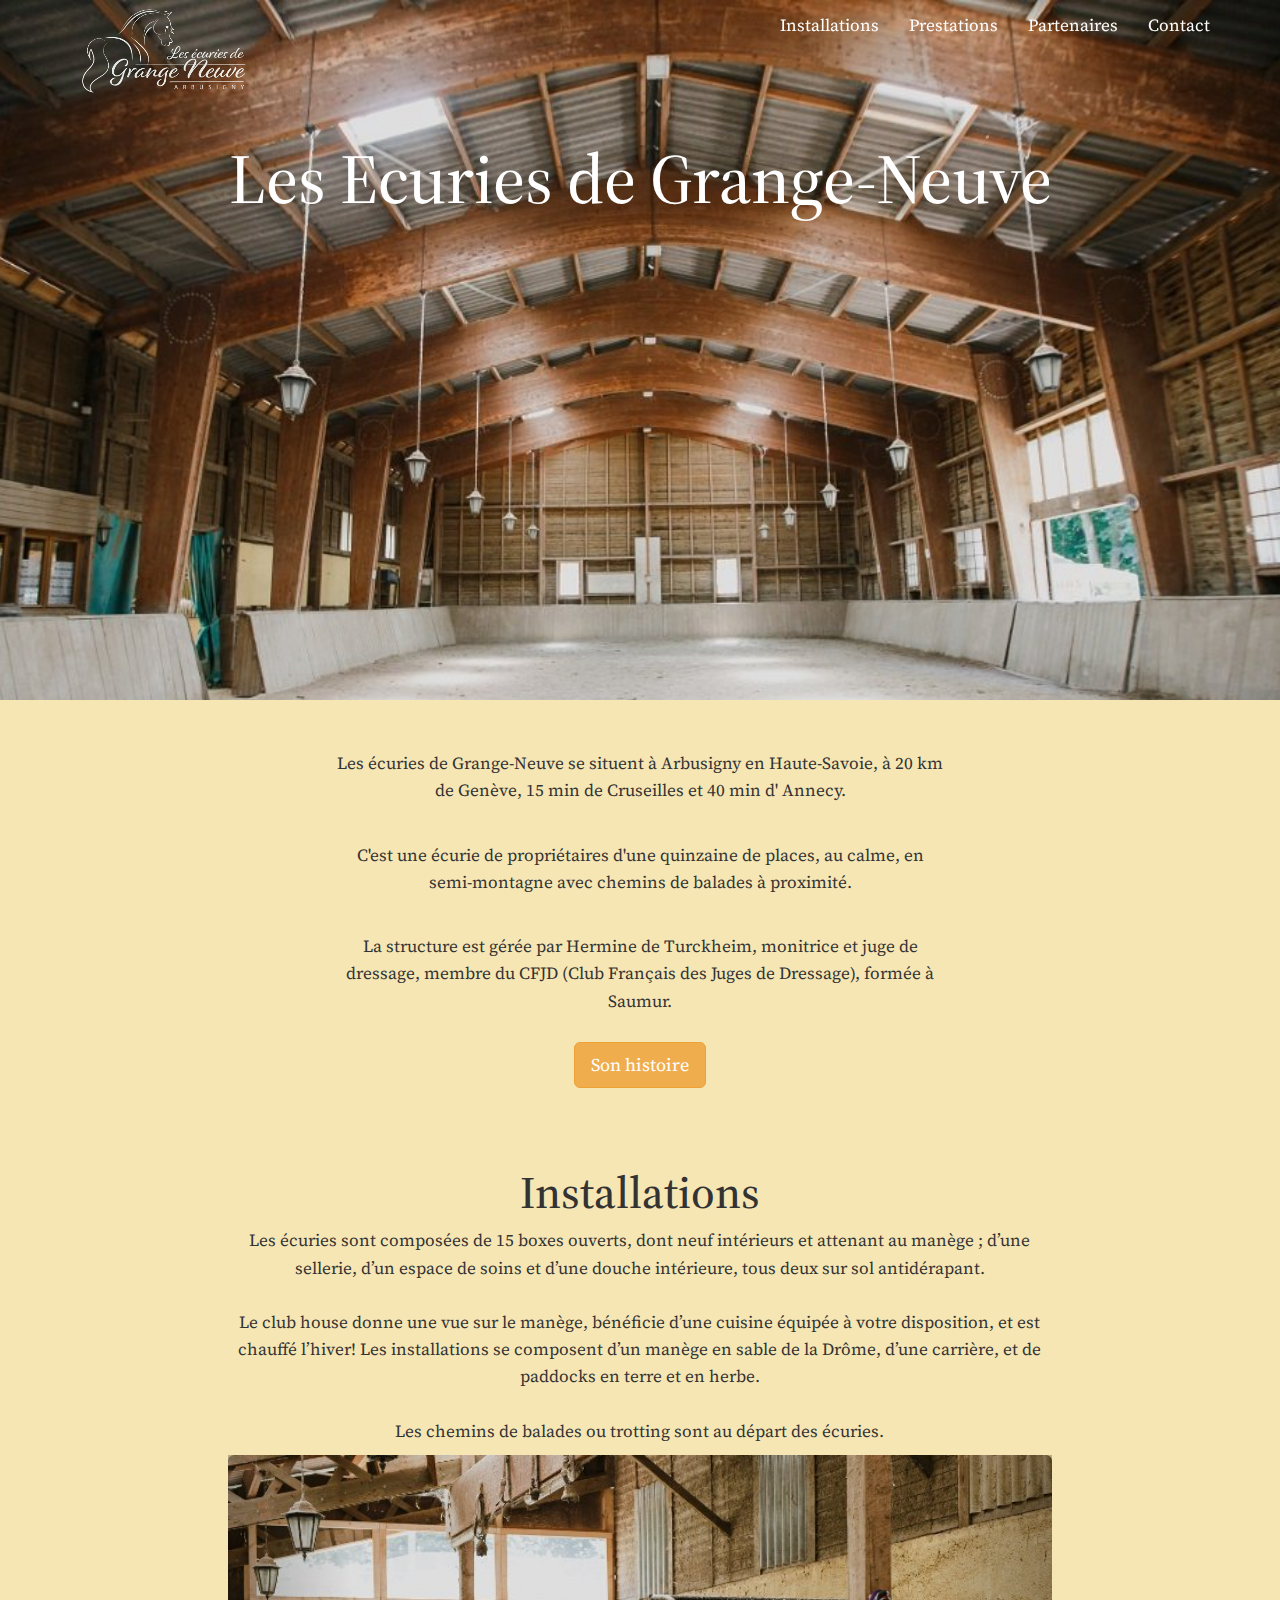
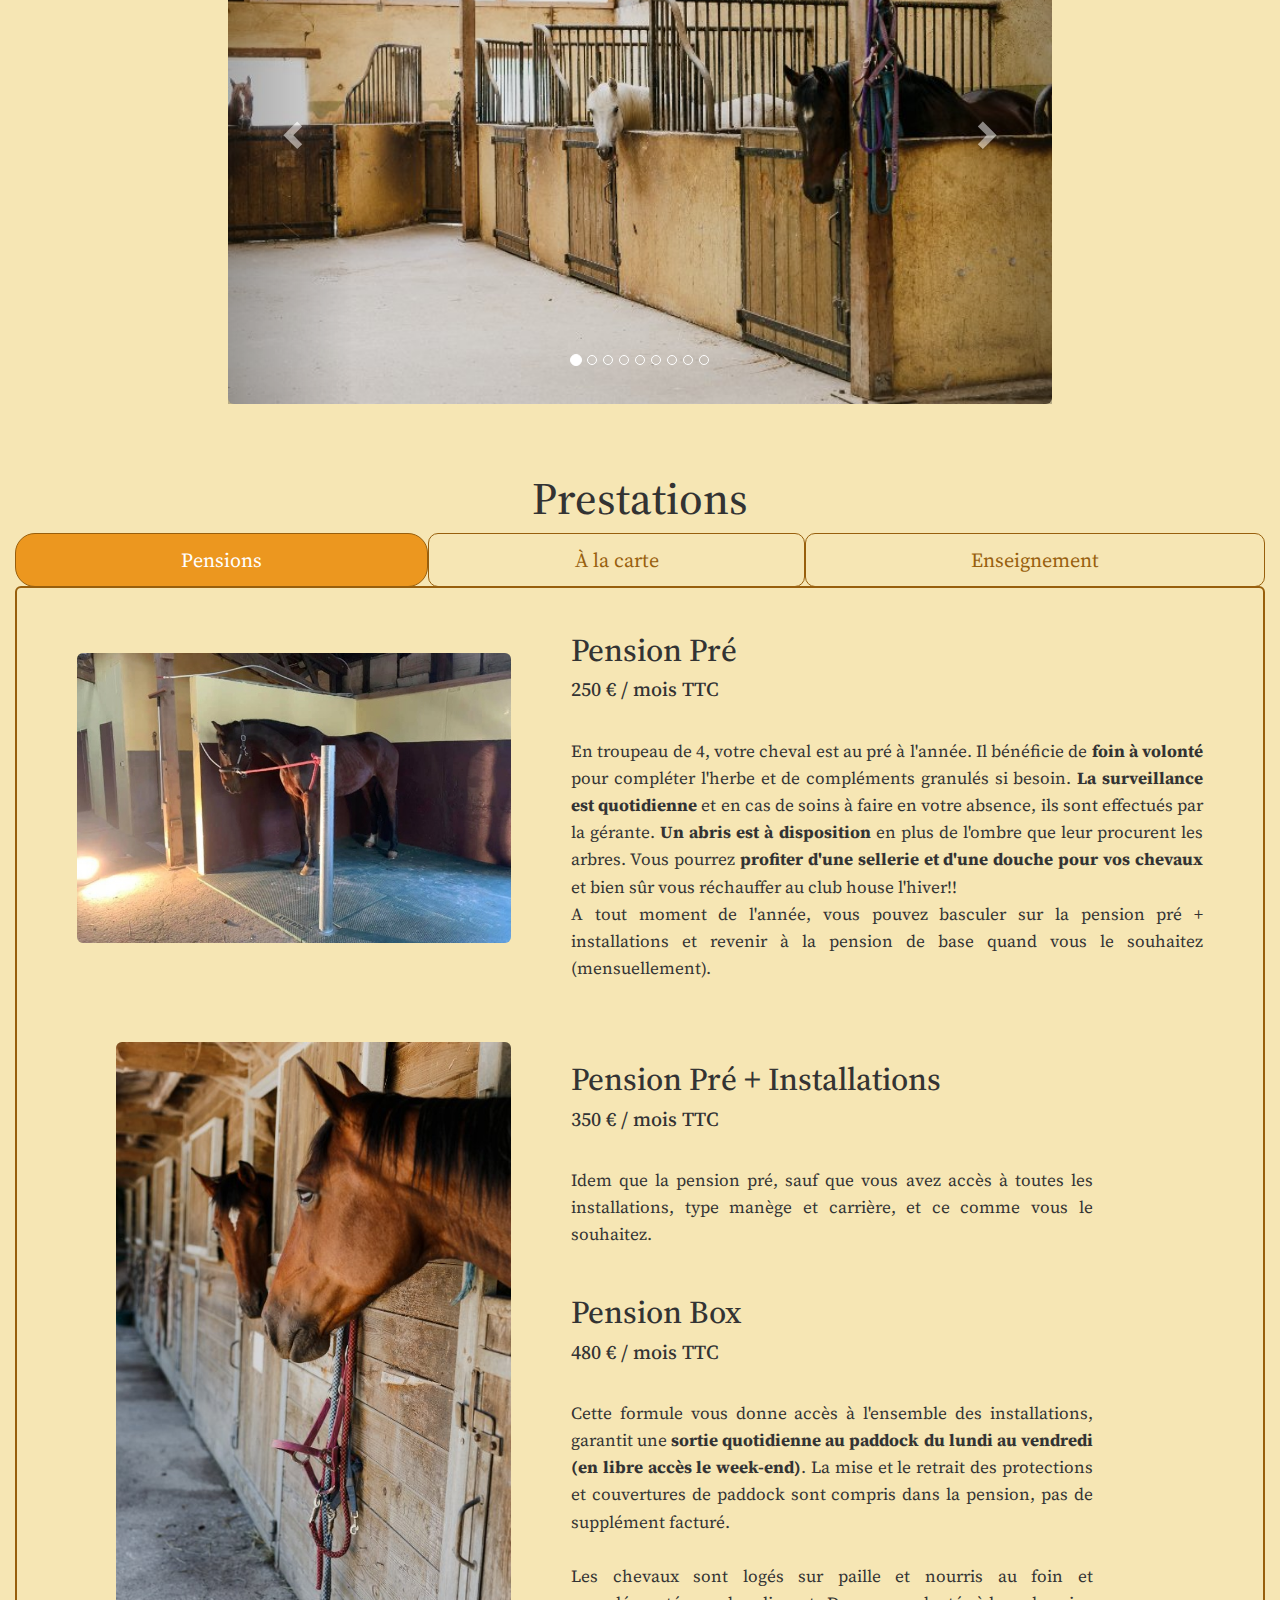
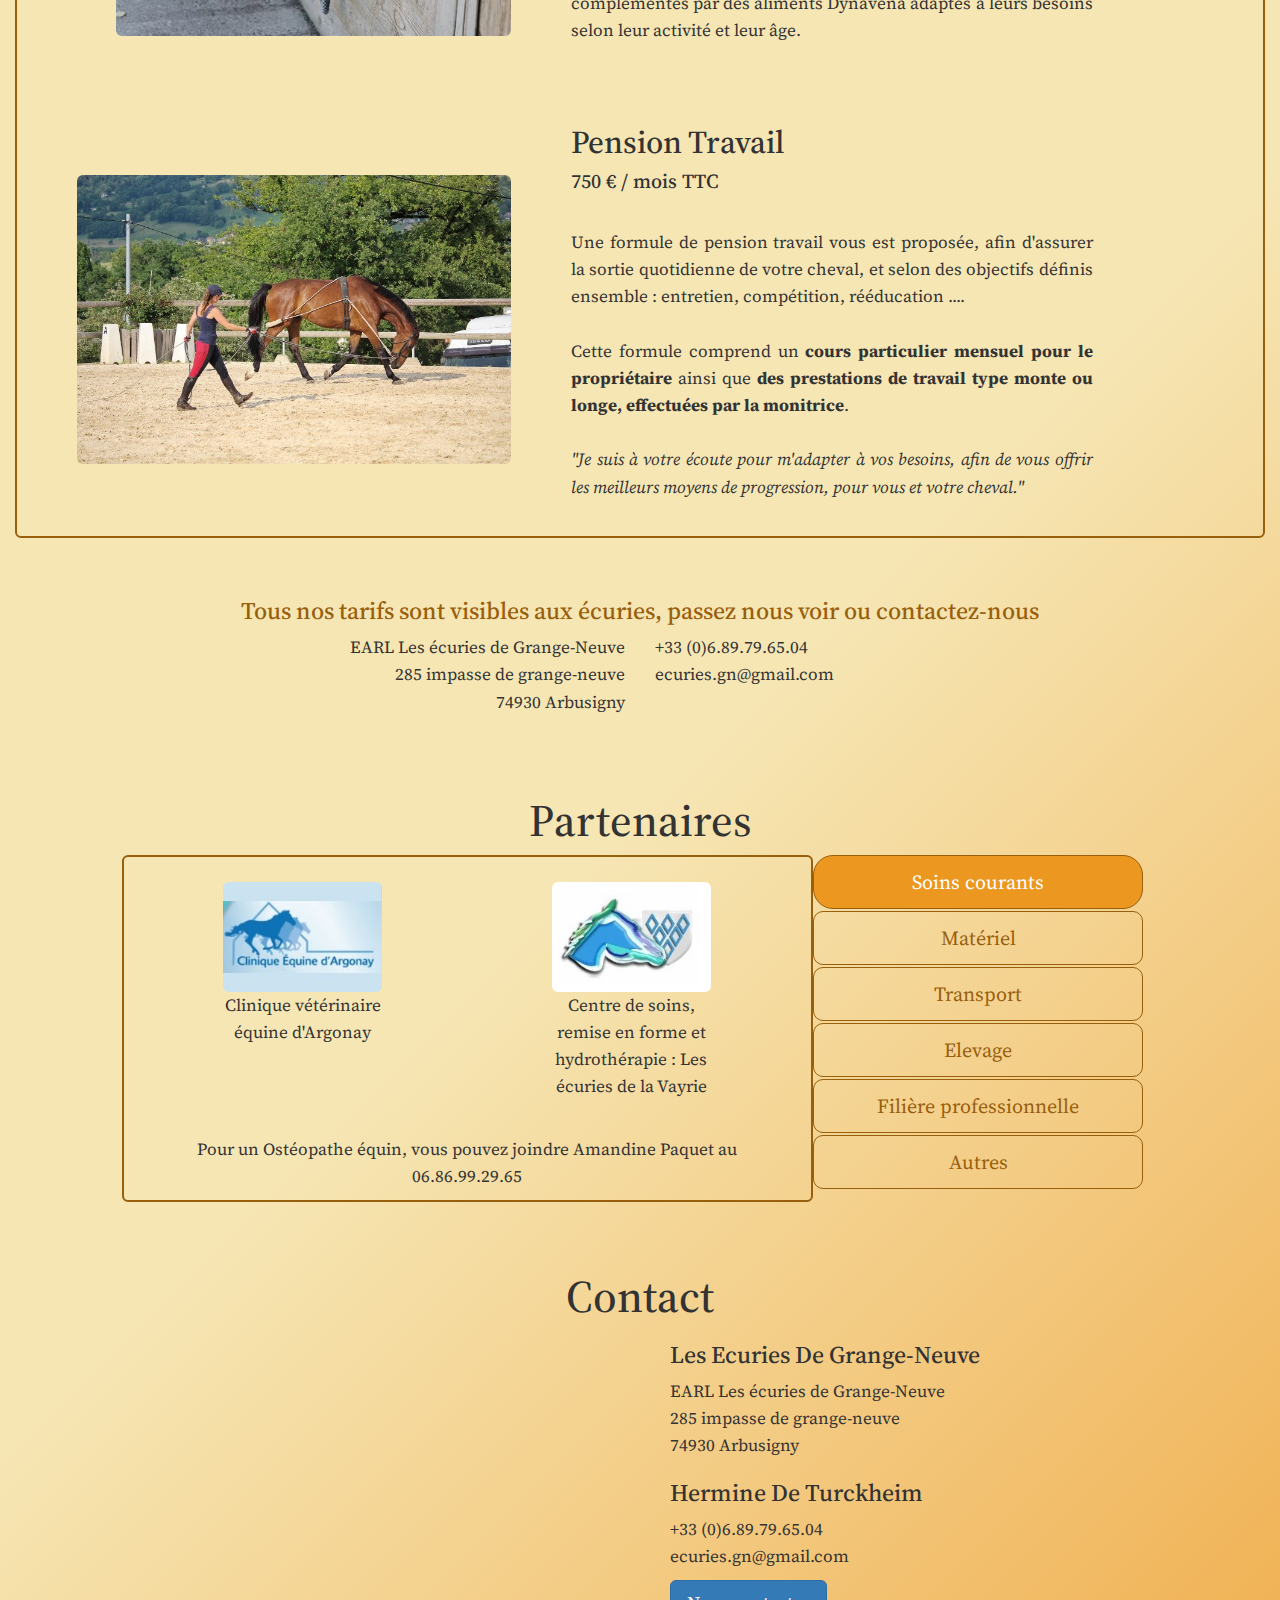
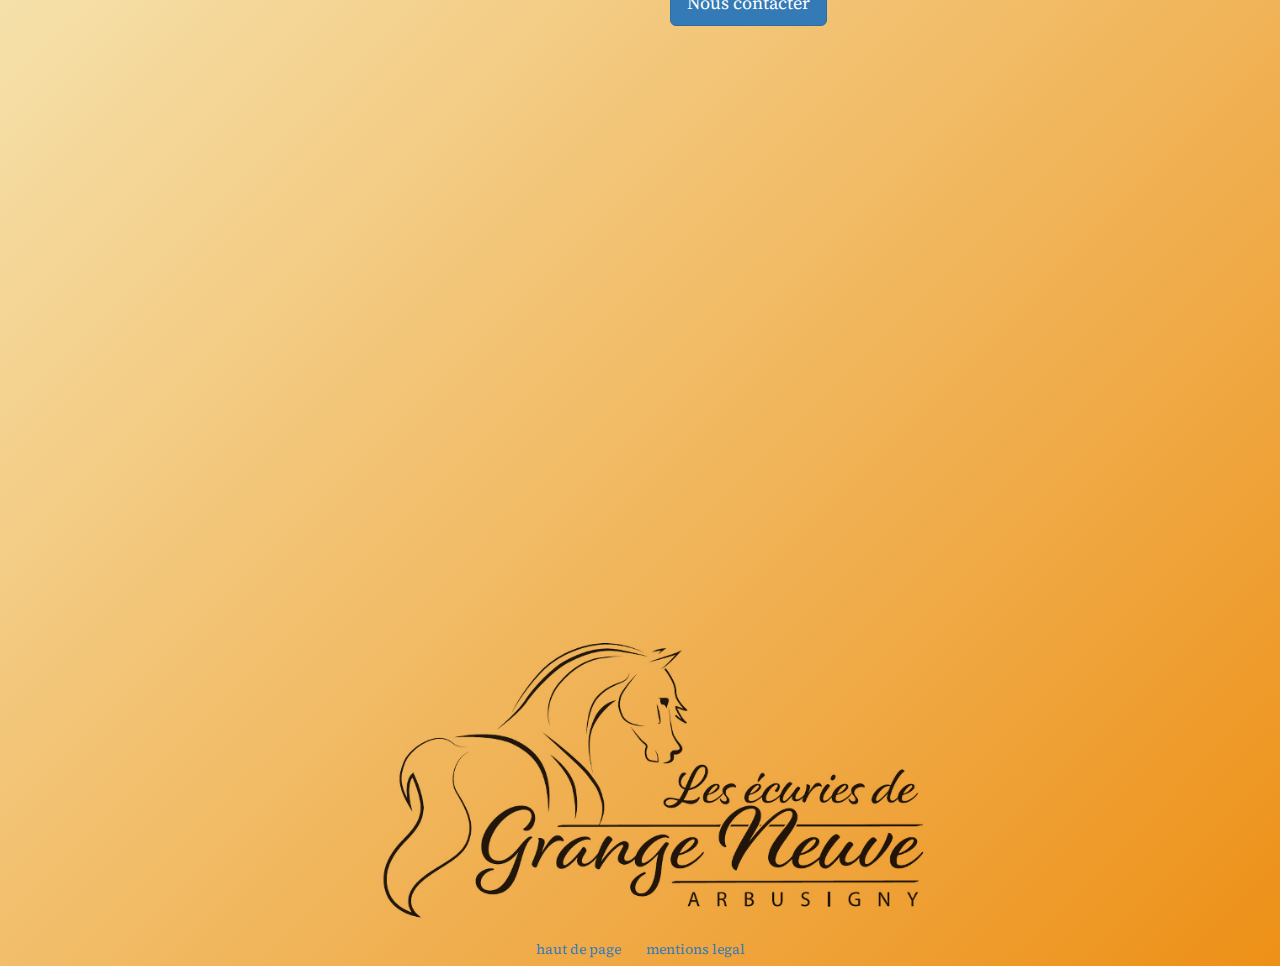
==== index.html @ 30b97fe6 "Update August 2019" ====
<!doctype html>
<html class="no-js" lang="">

<head>
    <meta charset="utf-8">
    <meta http-equiv="x-ua-compatible" content="ie=edge">
    <title>Écuries de Grange-Neuve</title>
    <meta name="description"
        content="Les écuries de Grange-Neuve sont une écurie de propriétaires qui se situent à Arbusigny en Haute-Savoie, en semi montagne avec chemins de balades à proximité. Nous disposons de pension travail de qualité pour chaque cheval.">
    <meta name="viewport" content="width=device-width, initial-scale=1">
    <meta name="keywords"
        content="ecuries-gn, écuries de Grange-Neuve, Grange-Neuve, Ecuries,écuries, Ecuries Haute Savoie, Arbusigny, Annecy, Genève, ecurie de propriétaire, pension, pension travail, qualité, cheval, chevaux" />

    <link rel="manifest" href="site.webmanifest">
    <link rel="apple-touch-icon" sizes="57x57" href="icon/apple-touch-icon-57x57.png">
    <link rel="apple-touch-icon" sizes="76x76" href="icon/apple-touch-icon-76x76.png">
    <link rel="apple-touch-icon" sizes="120x120" href="icon/apple-touch-icon-120x120.png">
    <link rel="apple-touch-icon" sizes="152x152" href="icon/apple-touch-icon-152x152.png">
    <link rel="icon" href="icon.png" type="image/png" />
    <!-- Place favicon.ico in the root directory -->

    <link rel="stylesheet" href="css/normalize.css">
    <link rel="stylesheet" href="css/main.css">
    <link rel="stylesheet" href="css/bootstrap.min.css">
    <link href="https://fonts.googleapis.com/css?family=Source+Serif+Pro" rel="stylesheet" type="text/css">
    <link rel="stylesheet" href="https://use.fontawesome.com/releases/v5.0.13/css/all.css"
        integrity="sha384-DNOHZ68U8hZfKXOrtjWvjxusGo9WQnrNx2sqG0tfsghAvtVlRW3tvkXWZh58N9jp" crossorigin="anonymous">
    <style type="text/css">
        body {
            font-family: 'Source Serif Pro', serif;
            font-size: 17px;
            line-height: 1.6;
        }

        footer {}

        h1 {
            font-size: 50px;
            color: white;
        }

        h2 {
            font-size: 45px;
            text-transform: capitalize;
        }

        h3 {
            font-size: 32px;
            text-transform: capitalize;
            text-align: left;
        }

        h4 {
            font-size: 24px;
            text-transform: capitalize;
            text-align: left;
        }

        h5 {
            font-size: 20px;
            text-align: left;
        }

        h6 {
            font-size: 12px;
            text-align: left;
        }

        hr {
            display: block;
            height: 1px;
            border: 0;
            border-top: 1px solid #985f0d;
            margin: 1em 0;
            padding: 0;
        }

        strong {
            font-weight: normal;
        }


        .article {
            margin-bottom: 25px;
            margin-top: 25px;
        }

        .navbar {
            background-color: transparent;
            background: transparent;
            border-color: transparent;
        }

        .navbar-brand {
            padding-top: 0px;
        }

        .navbar-collapse {
            border-top: transparent;
        }

        .nav-pills {
            margin-bottom: -1px;
        }

        .nav-pills>li.active>a,
        .nav-pills>li.active>a:hover,
        .nav-pills>li.active>a:focus {
            color: #fff;
            background-color: #ec971f;
            border-color: #985f0d;
            border-radius: 20px;
            font-size: 20px;
        }

        .nav-pills>li>a {
            color: #985f0d;
            background-color: transparent;
            border: 1px solid #985f0d;
            border-radius: 10px;
            font-size: 20px;
        }

        .nav-pills>li>a:hover {
            color: #985f0d;
            background-color: #eee;
            border-color: #985f0d;
        }

        .parallax {
            /* Create the parallax scrolling effect */
            background-attachment: scroll;
            background-position: bottom;
            background-repeat: no-repeat;
            background-size: cover;
        }

        .row {
            margin-bottom: 50px;
        }

        .tab-pane {
            border: 2px solid #985f0d;
            border-radius: 6px;
        }

        @media (min-width: 300px) {
            #adresse {
                text-align: left;
            }

            .parallax {
                height: 500px;
                /* The image used */
                background-image: url("img/manege-equestre-phones.jpg");
            }
        }

        @media (min-width: 768px) {
            #adresse {
                text-align: right;
            }

            #nom-ecuries {
                margin-top: 80px;
            }

            #photo_pension_travail {
                margin-top: 70px;
            }

            #photo_pension_pre {
                margin-top: 40px;
            }
        }

        @media (min-width: 992px) {
            h1 {
                font-size: 70px;
            }

            .parallax {
                /*turn on parallaw effect */
                background-attachment: fixed;
                /* The image used */
                background-image: url("img/manege-equestre.jpg");
                /* Set a specific height */
                height: 700px;

            }

            #nom-ecuries {
                margin-top: 120px;
            }
        }

        #invitation-aux-ecuries {
            color: #985f0d;
            text-align: center;
            text-transform: none;
        }

        #map {
            margin-bottom: 20px;
            margin-top: 10px;
        }

        #nav>li>a {
            color: white;
        }
    </style>
</head>

<body id="page" data-spy="scroll" data-target=".navbar" data-offset="50" itemscope itemtype="http://schema.org/WebPage">
    <!--[if lte IE 9]>
            <p class="browserupgrade">You are using an <strong>outdated</strong> browser. Please <a href="https://browsehappy.com/">upgrade your browser</a> to improve your experience and security.</p>
        <![endif]-->

    <!-- Add your site or application content here -->
    <div class="container-fluid">
        <header id="head">
            <nav id="navigation-wrap" class="navbar navbar-default navbar-fixed-top" role="navigation">
                <div class="container">
                    <div class="navbar-header">
                        <button type="button" class="navbar-toggle" data-toggle="collapse"
                            data-target=".navbar-collapse">
                            <span class="icon-bar"></span>
                            <span class="icon-bar"></span>
                            <span class="icon-bar"></span>
                        </button>
                        <a id="brand-all" class="navbar-brand hidden-xs" href="#coverture"><img id="logo-all"
                                src="img/logo2inv-all.png" alt="logo" title="logo des écuries de Grange-Neuve"></a>
                        <a id="brand-phone" class="navbar-brand visible-xs" href="#coverture"><img id="logo-phone"
                                src="img/logo2inv-phone.png" alt="logo" title="logo des écuries de Grange-Neuve"></a>
                    </div>
                    <div id="collapse" class="collapse navbar-collapse" itemprop="breadcrumb">
                        <ul id="nav" class="nav navbar-nav navbar-right">
                            <li><a href="#installations"> Installations </a></li>
                            <li><a href="#prestations"> Prestations </a></li>
                            <li><a href="#partenaires"> Partenaires </a></li>
                            <li><a href="#contact"> Contact </a></li>
                        </ul>
                    </div>
                </div>
            </nav>
            <!--#navigation-wrap-->
        </header>
        <div itemprop="mainEntity" itemscope itemtype="http://schema.org/LocalBusiness">
            <link itemprop="url" href="www.ecuries-gn.fr">
            <meta itemprop="priceRange" content="€€" />
            <div id="coverture" class="row">
                <div id="nom-ecuries" class="col-xs-12 hidden-xs">
                    <h1 itemprop="name">Les Ecuries de Grange-Neuve</h1>
                </div>
                <div class="parallax"></div>
            </div>
            <div id="accueil" class="row">
                <div class="col-xs-12 col-sm-10 col-md-6 col-sm-offset-1 col-md-offset-3">
                    <p>Les écuries de Grange-Neuve se situent à
                        <span itemprop="areaServed">Arbusigny</span> en Haute-Savoie, à 20 km de
                        <span itemprop="areaServed">Genève</span>, 15 min de
                        <span itemprop="areaServed">Cruseilles</span> et 40 min d'
                        <span itemprop="areaServed">Annecy</span>.
                        <p itemprop="description"><br>C'est une <strong>écurie de propriétaires</strong> d'une quinzaine
                            de places, au calme, en semi-montagne avec chemins de balades à proximité.</p>
                        <p itemprop="founder" itemscope itemtype="http://schema.org/Person">
                            <br>La structure est gérée par <span itemprop="givenName">Hermine</span> <span
                                itemprop="familyName">de Turckheim</span>, monitrice et juge de dressage, membre du
                            <span itemprop="memberOf" itemscope itemtype="http://schema.org/Organization">CFJD (<span
                                    itemprop="legalName">Club Français des Juges de Dressage</span>)</span>, formée à
                            Saumur.
                            <br><br><a itemprop="url" href="histoire.html" class="btn btn-lg btn-warning">Son
                                histoire</a>
                        </p>
                        <div itemprop="geo" itemscope itemtype="http://schema.org/GeoCoordinates">
                            <meta itemprop="latitude" content="46,0875342281281" />
                            <meta itemprop="longitude" content="6,19289875030518" />
                        </div>
                </div>
            </div>
            <div id="installations" class="row">
                <div class="col-xs-12 col-md-8 col-md-offset-2">
                    <h2>installations</h2>
                    <p itemprop="description">Les écuries sont composées de 15 <strong>boxes ouverts</strong>,
                        dont neuf intérieurs et attenant au manège ; d’une <strong>sellerie</strong>, d’un
                        espace de soins et d’une douche intérieure, tous deux sur sol antidérapant.
                        <br><br>Le <strong>club house</strong> donne une vue sur le manège, bénéficie d’une cuisine
                        équipée
                        à votre disposition, et est chauffé l’hiver! Les installations se composent d’un manège en sable
                        de la Drôme,
                        d’une carrière, et de <strong>paddocks</strong> en terre et en herbe.
                        <br><br>Les <strong>chemins de balades</strong> ou trotting sont au départ des écuries.</p>
                    <div id="carousel" class="carousel slide" data-ride="carousel">
                        <ol class="carousel-indicators">
                            <li data-target="#carousel" data-slide-to="0" class="active"></li>
                            <li data-target="#carousel" data-slide-to="1"></li>
                            <li data-target="#carousel" data-slide-to="2"></li>
                            <li data-target="#carousel" data-slide-to="3"></li>
                            <li data-target="#carousel" data-slide-to="4"></li>
                            <li data-target="#carousel" data-slide-to="5"></li>
                            <li data-target="#carousel" data-slide-to="6"></li>
                            <li data-target="#carousel" data-slide-to="7"></li>
                            <li data-target="#carousel" data-slide-to="8"></li>
                        </ol>
                        <div class="carousel-inner">
                            <div class="item active "> <img src="img/les-boxes-interieurs.jpg"
                                    alt="les boxes interieurs" title="les boxes intérieurs" class="img-responsive"
                                    itemprop="photo"> </div>
                            <div class="item"> <img src="img/un-boxe-interieur.jpg" alt="un box interieur"
                                    title="l'un des boxes intérieurs" class="img-responsive" itemprop="photo"> </div>
                            <div class="item"> <img src="img/manege_equestre_carousel.jpg" alt="le manege"
                                    title="le manege de Grange-Neuve" class="img-responsive" itemprop="image"> </div>
                            <div class="item"> <img src="img/les-boxes-exterieurs.jpg" alt="les boxes"
                                    title="les boxes extérieurs" class="img-responsive" itemprop="photo"> </div>
                            <div class="item"> <img src="img/un-boxe-exterieur.jpg" alt="un box"
                                    title="l'un des boxes extérieurs" class="img-responsive" itemprop="photo"> </div>
                            <div class="item"> <img src="img/un-boxe-ouvert-interieur.jpg" alt="un box ouvert"
                                    title="l'un des boxes ouvert interieurs" class="img-responsive" itemprop="photo">
                            </div>
                            <div class="item"> <img src="img/une-douche-interieur.jpg" alt="un box"
                                    title="l'un des boxes extérieurs" class="img-responsive" itemprop="photo"> </div>
                            <div class="item"> <img src="img/sellerie.png" alt="la sellerie" title="la sellerie"
                                    class="img-responsive" itemprop="photo">
                            </div>
                            <div class="item"> <img src="img/paddock.png" alt="le paddock" title="le paddock"
                                    class="img-responsive" itemprop="photo">
                            </div>
                        </div>
                        <a class="left carousel-control" href="#carousel" data-slide="prev">
                            <span class="glyphicon glyphicon-chevron-left"></span>
                        </a>
                        <a class="right carousel-control" href="#carousel" data-slide="next">
                            <span class="glyphicon glyphicon-chevron-right"></span>
                        </a>
                    </div>
                </div>
            </div>
            <div id="prestations" class="row">
                <div id="onglets" class="col-xs-12">
                    <h2>prestations</h2>
                    <ul class="nav nav-pills nav-justified">
                        <li id="onglet-pensions" class=" active"><a href="#contenu-pensions"
                                data-toggle="tab">Pensions</a></li>
                        <li id="onglet-alacarte"><a href="#contenu-a-la-carte" data-toggle="tab">À la carte</a></li>
                        <li id="onglet-enseignement"><a href="#contenu-enseignement" data-toggle="tab">Enseignement</a>
                        </li>
                    </ul>
                    <div class="tab-content" itemprop="hasOfferCatalog" itemscope
                        itemtype="http://schema.org/OfferCatalog">
                        <div class="tab-pane fade active in col-xs-12" id="contenu-pensions">
                            <div class=" article col-xs-12" itemprop="itemListElement" itemscope
                                itemtype="http://schema.org/OfferCatalog">
                                <div class="col-xs-12 col-md-7 col-md-push-5 ">
                                    <div class="col-xs-12">
                                        <h3 itemprop="name">pension pré</h3>
                                        <h5>250 € / mois TTC</h5>
                                        <div itemprop="itemListElement" itemscope
                                            itemtype="http://schema.org/OfferCatalog">
                                            <p style="text-align: justify"><br>
                                                <span itemprop="itemListElement" itemscope
                                                    itemtype="http://schema.org/Offer">
                                                    <span itemprop="itemOffered" itemscope
                                                        itemtype="http://schema.org/Service">
                                                        En troupeau de 4, votre cheval est au pré à l'année. Il
                                                        bénéficie de <b>foin à volonté</b> pour compléter l'herbe et de
                                                        compléments granulés si besoin. <b>La surveillance est
                                                            quotidienne</b> et en cas de soins à faire en votre absence,
                                                        ils sont effectués par la gérante. <b>Un abris est à
                                                            disposition</b> en plus de l'ombre que leur procurent les
                                                        arbres. Vous pourrez <b>profiter d'une sellerie et d'une douche
                                                            pour vos chevaux</b> et bien sûr vous réchauffer au club
                                                        house l'hiver!!
                                                    </span>
                                                </span>
                                                <br>A tout moment de l'année, vous pouvez basculer sur la pension pré +
                                                installations et revenir à la pension de base quand vous le souhaitez
                                                (mensuellement).
                                            </p>
                                        </div>

                                        <div class="visible-sm">
                                            <h3 itemprop="name"><br>pension pré + installation</h3>
                                            <h5>350 € / mois TTC</h5>
                                            <div itemprop="itemListElement" itemscope
                                                itemtype="http://schema.org/OfferCatalog">
                                                <p style="text-align: justify"><br>
                                                    <span itemprop="itemListElement" itemscope
                                                        itemtype="http://schema.org/Offer">
                                                        <span itemprop="itemOffered" itemscope
                                                            itemtype="http://schema.org/Service">
                                                            Idem que la pension pré, sauf que vous avez accès à toutes
                                                            les installations, type manège et carrière, et ce comme vous
                                                            le souhaitez.
                                                        </span>
                                                    </span>
                                                </p>
                                            </div>
                                        </div>
                                    </div>
                                </div>
                                <div class="col-xs-12 col-md-5 col-md-pull-7 hidden-sm">
                                    <div id="photo_pension_pre" class="col-sm-12">
                                        <div class="item active"> <img src="img/pension-pre.jpg" alt="pre"
                                                title="rayon de soleil sur le pre" class="img-responsive"
                                                itemprop="image"> </div>
                                    </div>
                                </div>
                            </div>
                            <div class=" article col-xs-12" itemprop="itemListElement" itemscope
                                itemtype="http://schema.org/OfferCatalog">
                                <div class="col-xs-12 col-sm-7 col-sm-push-5 ">
                                    <div class="col-xs-12 col-md-10">
                                        <div class="hidden-sm">
                                            <h3 itemprop="name">pension pré + installations</h3>
                                            <h5>350 € / mois TTC</h5>
                                            <div itemprop="itemListElement" itemscope
                                                itemtype="http://schema.org/OfferCatalog">
                                                <p style="text-align: justify"><br>
                                                    <span itemprop="itemListElement" itemscope
                                                        itemtype="http://schema.org/Offer">
                                                        <span itemprop="itemOffered" itemscope
                                                            itemtype="http://schema.org/Service">
                                                            Idem que la pension pré, sauf que vous avez accès à toutes
                                                            les installations, type manège et carrière, et ce comme vous
                                                            le souhaitez.<br><br>
                                                        </span>
                                                    </span>
                                                </p>
                                            </div>
                                        </div>
                                        <h3 itemprop="name">pension box</h3>
                                        <h5>480 € / mois TTC</h5>
                                        <div itemprop="itemListElement" itemscope
                                            itemtype="http://schema.org/OfferCatalog">
                                            <p style="text-align: justify"><br>Cette formule vous donne
                                                <span itemprop="itemListElement" itemscope
                                                    itemtype="http://schema.org/Offer">
                                                    <span itemprop="itemOffered" itemscope
                                                        itemtype="http://schema.org/Service">
                                                        <span itemprop="name">accès à l'ensemble des
                                                            installations,</span>
                                                    </span>
                                                </span>garantit une <b>sortie quotidienne au paddock du lundi au
                                                    vendredi (en libre accès le week-end)</b>. La mise et le retrait des
                                                protections et couvertures de paddock sont compris dans la pension, pas
                                                de supplément facturé.
                                                <br><br>Les chevaux sont logés sur paille et nourris au foin et
                                                complémentés par des aliments Dynavena adaptés à leurs besoins selon
                                                leur activité et leur âge.
                                            </p>
                                        </div>
                                    </div>
                                </div>
                                <div class="col-xs-12 col-sm-5 col-sm-pull-7">
                                    <div id="photo_pension_complete" class="col-sm-12 col-md-11 col-md-offset-1">
                                        <div class="item active">
                                            <img src="img/pension.jpg" alt="deux cheveaux aux boxes"
                                                title="deux cheveaux en pleine discussion" class="img-responsive"
                                                itemprop="image">
                                        </div>
                                    </div>
                                </div>
                            </div>
                            <div class=" article col-xs-12" itemprop="itemListElement" itemscope
                                itemtype="http://schema.org/OfferCatalog">
                                <div class="col-xs-12 col-sm-7 col-sm-push-5">
                                    <div class="col-xs-12 col-md-10">
                                        <h3 itemprop="name">pension travail</h3>
                                        <h5>750 € / mois TTC</h5>
                                        <p style="text-align: justify"><br>Une formule de pension travail vous est
                                            proposée, afin d'assurer la sortie quotidienne de votre <span
                                                itemprop="disambiguatingDescription">cheval</span>, et selon des
                                            objectifs définis ensemble : entretien, compétition, rééducation ....<br>
                                            <br>Cette formule comprend un
                                            <span itemprop="itemListElement" itemscope
                                                itemtype="http://schema.org/Offer">
                                                <span itemprop="itemOffered" itemscope
                                                    itemtype="http://schema.org/Service">
                                                    <span itemprop="name"><b>cours particulier mensuel pour le
                                                            propriétaire</b></span>
                                                </span>
                                            </span>
                                            ainsi que
                                            <span itemprop="itemListElement" itemscope
                                                itemtype="http://schema.org/Offer">
                                                <span itemprop="itemOffered" itemscope
                                                    itemtype="http://schema.org/Service">
                                                    <span itemprop="name"><b>des prestations de travail type monte ou
                                                            longe, effectuées par la monitrice</b>.</span>
                                                </span>
                                            </span>
                                            <br><br><i>"Je suis à votre écoute pour m'adapter à vos besoins, afin de
                                                vous offrir les meilleurs moyens de progression, pour vous et votre
                                                cheval."</i>
                                        </p>
                                    </div>
                                </div>
                                <div class="col-xs-12 col-sm-5 col-sm-pull-7">
                                    <div id="photo_pension_travail" class="col-sm-12">
                                        <div class="item active"> <img src="img/pension-travail.jpg"
                                                alt="travail en longues rênes"
                                                title="le travail de la monitrice en longues rênes"
                                                class="img-responsive" itemprop="image"> </div>
                                    </div>
                                    <div class="visible-sm col-sm-12">
                                        <div class="item active" style="padding-top:25px"> <img
                                                src="img/hermine-longues-renes.jpg" alt="longues renes"
                                                title="Hermine en longues renes" class="img-responsive">
                                        </div>
                                    </div>
                                </div>
                            </div>
                        </div>
                        <div class="tab-pane fade col-xs-12" id="contenu-a-la-carte">
                            <div class="article col-xs-12" itemprop="itemListElement" itemscope
                                itemtype="http://schema.org/OfferCatalog">
                                <div class="col-xs-12">
                                    <p>Voici les prestations effectuées par la monitrice :
                                    </p>
                                </div>
                                <div class="col-xs-12 col-md-10 col-md-offset-1">
                                    <div itemprop="itemListElement" itemscope itemtype="http://schema.org/Offer">
                                        <div itemprop="itemOffered" itemscope itemtype="http://schema.org/Service">
                                            <div class="col-xs-8 col-sm-7 col-sm-offset-1 col-md-6 col-md-offset-2">
                                                <h5 itemprop="name">Travail monté</h5>
                                            </div>
                                            <div class="col-xs-4 col-sm-3 col-md-2">
                                                <h5 style="text-align:right">30 €</h5>
                                            </div>
                                            <div class="col-xs-12 col-sm-10 col-sm-offset-1 col-md-8 col-md-offset-2">
                                                <h6 itemprop="description">Sur le plat ou en éxtérieur</h6>
                                                <hr />
                                            </div>
                                        </div>
                                    </div>
                                    <div itemprop="itemListElement" itemscope itemtype="http://schema.org/Offer">
                                        <div itemprop="itemOffered" itemscope itemtype="http://schema.org/Service">
                                            <div class="col-xs-8 col-sm-7 col-sm-offset-1 col-md-6 col-md-offset-2">
                                                <h5 itemprop="name">Travail à pieds</h5>
                                            </div>
                                            <div class="col-xs-4 col-sm-3 col-md-2">
                                                <h5 style="text-align:right">15 €</h5>
                                            </div>
                                            <div class="col-xs-12 col-sm-10 col-sm-offset-1 col-md-8 col-md-offset-2">
                                                <h6 itemprop="description">Longe, enrênements, longues rênes</h6>
                                                <hr />
                                            </div>
                                        </div>
                                    </div>
                                    <div itemprop="itemListElement" itemscope itemtype="http://schema.org/Offer">
                                        <div itemprop="itemOffered" itemscope itemtype="http://schema.org/Service">
                                            <div class="col-xs-8 col-sm-7 col-sm-offset-1 col-md-6 col-md-offset-2">
                                                <h5 itemprop="name">Cours particulier (1h)</h5>
                                            </div>
                                            <div class="col-xs-4 col-sm-3 col-md-2">
                                                <h5 style="text-align:right">25 €</h5>
                                            </div>
                                            <div class="col-xs-12 col-sm-10 col-sm-offset-1 col-md-8 col-md-offset-2">
                                                <h6 itemprop="description">Stretching du couple, travail à pieds,
                                                    dressage, travail sur le plat, obstacle ...</h6>
                                            </div>
                                        </div>
                                    </div>
                                    <div class="col-xs-8 col-sm-6 col-sm-offset-2 col-md-4 col-md-offset-4">
                                        <h5>En déplacement à l'éxterieur</h5>
                                    </div>
                                    <div class="col-xs-4 col-sm-3 col-md-2">
                                        <h5 style="text-align:right">40 €</h5>
                                    </div>
                                    <div class="col-xs-8 col-sm-6 col-sm-offset-2 col-md-4 col-md-offset-4">
                                        <h5>Carte de 5 cours</h5>
                                        <h6>valide 6 mois</h6>
                                    </div>
                                    <div class="col-xs-4 col-sm-3 col-md-2">
                                        <h5 style="text-align:right">125 €</h5>
                                    </div>
                                    <div class="col-xs-8 col-sm-6 col-sm-offset-2 col-md-4 col-md-offset-4">
                                        <h5>Carte de 10 cours</h5>
                                        <h6>valide 10 mois</h6>
                                    </div>
                                    <div class="col-xs-4 col-sm-3 col-md-2">
                                        <h5 style="text-align:right">250 €</h5>
                                    </div>
                                    <div class="col-xs-12 col-sm-6 col-sm-offset-5 col-md-4 col-md-offset-6">
                                        <h5 style="text-align:right">Le 11e cours est offert !</h5>
                                    </div>
                                    <div class="col-xs-12 col-sm-10 col-sm-offset-1 col-md-8 col-md-offset-2">
                                        <hr />
                                    </div>
                                    <div itemprop="itemListElement" itemscope itemtype="http://schema.org/Offer">
                                        <div itemprop="itemOffered" itemscope itemtype="http://schema.org/Service">
                                            <div class="hidden-xs col-sm-7 col-sm-offset-1 col-md-6 col-md-offset-2">
                                                <h5 itemprop="name">Cours collectif (1h, 3-5 personnes)</h5>
                                            </div>
                                            <div class="visible-xs col-xs-8">
                                                <h5>Cours collectif<br>(1h, 3-5 pers.)</h5>
                                            </div>
                                            <div class="col-xs-4 col-sm-3 col-md-2">
                                                <h5 style="text-align:right">18 €</h5>
                                            </div>
                                            <div class="col-xs-12 col-sm-10 col-sm-offset-1 col-md-8 col-md-offset-2">
                                                <h6 itemprop="description">En fin de journée pour passer un agréable
                                                    moment convivial.</h6>
                                            </div>
                                        </div>
                                    </div>
                                    <div class="col-xs-8 col-sm-6 col-sm-offset-2 col-md-4 col-md-offset-4">
                                        <h5>Carte de 10 cours</h5>
                                        <h6>valide 6 mois</h6>
                                    </div>
                                    <div class="col-xs-4 col-sm-3 col-md-2">
                                        <h5 style="text-align:right">180 €</h5>
                                    </div>
                                    <div class="col-xs-12 col-sm-10 col-sm-offset-1 col-md-8 col-md-offset-2">
                                        <hr />
                                    </div>
                                    <div itemprop="itemListElement" itemscope itemtype="http://schema.org/Offer">
                                        <div itemprop="itemOffered" itemscope itemtype="http://schema.org/Service">
                                            <div class="col-xs-8 col-sm-7 col-sm-offset-1 col-md-6 col-md-offset-2">
                                                <h5 itemprop="name">Tonte</h5>
                                            </div>
                                            <div class="col-xs-4 col-sm-3 col-md-2">
                                                <h5 style="text-align:right">70 €</h5>
                                            </div>
                                        </div>
                                    </div>
                                    <div class="col-xs-12 col-sm-10 col-sm-offset-1 col-md-8 col-md-offset-2">
                                        <hr />
                                    </div>
                                    <div itemprop="itemListElement" itemscope itemtype="http://schema.org/Offer">
                                        <div itemprop="itemOffered" itemscope itemtype="http://schema.org/Service">
                                            <div class="col-xs-8 col-sm-7 col-sm-offset-1 col-md-6 col-md-offset-2">
                                                <h5 itemprop="name">Vermifugation</h5>
                                            </div>
                                            <div class="col-xs-4 col-sm-3 col-md-2">
                                                <h5 style="text-align:right">30 €</h5>
                                            </div>
                                        </div>
                                    </div>
                                    <div class="col-xs-8 col-sm-6 col-sm-offset-2 col-md-4 col-md-offset-4">
                                        <h5>À l'année</h5>
                                        <h6>avec un suivis du protocole vétérinaire</h6>
                                    </div>
                                    <div class="col-xs-4 col-sm-3 col-md-2">
                                        <h5 style="text-align:right">100 €</h5>
                                    </div>
                                    <div class="col-xs-12 col-sm-10 col-sm-offset-1 col-md-8 col-md-offset-2">
                                        <hr />
                                    </div>
                                </div>
                                <div class="col-xs-12">
                                    <p>Plusieurs fois par an, selon vos besoins, des stages sont proposés, et ce dans
                                        toutes les disciplines.<br>
                                        <br>Il est possible de faire venir un formateur selon vos besoins ou de louer un
                                        espace de travail à l'heure ou à la journée.
                                    </p>
                                </div>
                            </div>
                        </div>
                        <div class="tab-pane fade col-xs-12" id="contenu-enseignement">
                            <div class="article col-xs-12">
                                <p>Aux écuries de Grange-Neuve, les cours sont dispensés par la gérante Hermine de
                                    Turckheim, monitrice diplômée.</p>
                                <a href="histoire.html" class="btn btn-lg btn-warning">Son histoire </a>
                                <p><br>Vous avez la possibilité de prendre des cours particuliers à votre guise. Les
                                    séances durent une heure selon la discipline de votre choix et vos objectifs (soit
                                    travail monté, soit séance à pieds). Les cours se paient à l’unité ou par carte de 5
                                    ou 10.
                                    Les cours à deux sont également possibles. <br>Retrouver nos tarifs dans l’onglet «
                                    à la carte ».<br><br>
                                    Dans la formule de pension travail vous bénéficiez d’un cours particulier
                                    mensuel.<br><br>
                                    Un cours collectif ouvert à tous (cavaliers extérieurs admis) a lieu une fois par
                                    semaine. Un moment convivial de fin de journée !<br>
                                    <br>Plusieurs fois par an et selon vos besoins, des stages sont proposés. Il est
                                    possible de faire venir un formateur de votre choix ou de louer un espace de travail
                                    à l’heure. Pour plus d’information n’hésitez pas à me contacter par mail.<br>
                                    Retrouvez tous nos tarifs en passant aux écuries !
                                </p>
                            </div>
                        </div>
                    </div>
                </div>
            </div>
            <div class="row">
                <div class="col-xs-12">
                    <div class="col-xs-12 col-md-8 col-md-offset-2 ">
                        <h4 id="invitation-aux-ecuries">Tous nos tarifs sont visibles aux écuries, passez nous voir ou
                            contactez-nous</h4>
                    </div>
                    <div class="col-xs-12 col-sm-6" itemprop="address" itemscope
                        itemtype="http://schema.org/PostalAddress">
                        <p id="adresse">EARL Les écuries de Grange-Neuve <br>
                            <span itemprop="streetAddress">285 impasse de grange-neuve</span><br>
                            <span itemprop="postalCode">74930</span>
                            <span itemprop="addressLocality">Arbusigny</span> </p>
                    </div>
                    <div class="col-xs-12 col-sm-6">
                        <p style="text-align: left"><i class="fas fa-phone"></i>+33 (0)6.89.79.65.04 <br>
                            <i class="fas fa-at"></i>ecuries.gn@gmail.com</p>
                    </div>
                </div>
            </div>
            <div id="partenaires" class="row">
                <div class="col-xs-12">
                    <h2>partenaires</h2>
                </div>
                <div class="col-xs-12 col-sm-11 col-md-10 col-sm-offset-1">
                    <ul class="nav nav-pills nav-stacked pull-right col-xs-12 col-sm-5 col-md-4">
                        <li class="active"><a href="#contenu-soins-courants" data-toggle="tab">Soins courants</a></li>
                        <li><a href="#contenu-materiel" data-toggle="tab">Matériel</a></li>
                        <li><a href="#contenu-transport" data-toggle="tab">Transport</a></li>
                        <li><a href="#contenu-elevage" data-toggle="tab">Elevage</a></li>
                        <li><a href="#contenu-filieres" data-toggle="tab">Filière professionnelle</a></li>
                        <li><a href="#contenu-autres" data-toggle="tab">Autres</a></li>
                    </ul>
                    <div class="tab-content">
                        <div class="tab-pane fade in col-xs-12 col-sm-7 col-md-8 active" id="contenu-soins-courants">
                            <div class="article col-xs-10 col-sm-12 col-md-4 col-xs-offset-1 col-sm-offset-0 col-md-offset-1"
                                itemprop="sponsor" itemscope itemtype="http://schema.org/Organization">
                                <div class="col-xs-12 col-sm-6 col-md-12">
                                    <a itemprop="url" href="http://www.cliniqueequineargonay.fr/" target="_blank"><img
                                            src="img/partenaires/clinique-equine.jpg" alt="clinique equine"
                                            title="Clinique equine d'Argonay" class="img-responsive"
                                            itemprop="logo"></a>
                                </div>
                                <div class="col-xs-12 col-sm-6 col-md-12">
                                    <p itemprop="name">Clinique vétérinaire équine d'Argonay</p>
                                </div>
                            </div>
                            <div class="article col-xs-10 col-sm-12 col-md-4 col-xs-offset-1 col-sm-offset-0 col-md-offset-2"
                                itemprop="sponsor" itemscope itemtype="http://schema.org/Organization">
                                <div class="col-xs-12 col-sm-6 col-md-12">
                                    <a itemprop="url"
                                        href="https://www.facebook.com/Haras-de-la-Vayrie-1470761062976945/"
                                        target="_blank"><img src="img/partenaires/centre-de-soin.jpg"
                                            alt="centre de soin" title="Les écuries de Vayrie" class="img-responsive"
                                            itemprop="logo"></a>
                                </div>
                                <div class="col-xs-12 col-sm-6 col-md-12">
                                    <p>Centre de soins, remise en forme et hydrothérapie : <span itemprop="name">Les
                                            écuries de la Vayrie</span></p>
                                </div>
                            </div>
                            <div class="col-xs-12" itemprop="sponsor" itemscope itemtype="http://schema.org/Person">
                                <p>Pour un Ostéopathe équin, vous pouvez joindre <span itemprop="name">Amandine
                                        Paquet</span> au <span itemprop="telephone">06.86.99.29.65</span></p>
                            </div>
                        </div>
                        <div class="tab-pane fade col-xs-12 col-sm-7 col-md-8" id="contenu-materiel">
                            <div class=" article col-xs-10 col-sm-12 col-md-4 col-xs-offset-1 col-sm-offset-0 col-md-offset-1"
                                itemprop="sponsor" itemscope itemtype="http://schema.org/Organization">
                                <div class="col-xs-12 col-sm-6 col-md-12">
                                    <a itemprop="url" href="http://tournet-nettoyage.fr/" target="_blank"><img
                                            src="img/partenaires/nettoyage.jpg" alt="nettoyage"
                                            title="agence de nettoyage TOURNET" class="img-responsive"
                                            itemprop="logo"></a>
                                </div>
                                <div class="col-xs-12 col-sm-6 col-md-12">
                                    <p>Nettoyage de couvertures, tapis : <span itemprop="name">TOURNET</span></p>
                                </div>
                            </div>
                            <div class=" article col-xs-10 col-sm-12 col-md-4 col-xs-offset-1 col-sm-offset-0 col-md-offset-2"
                                itemprop="sponsor" itemscope itemtype="http://schema.org/Organization">
                                <div class="col-xs-12 col-sm-6 col-md-12">
                                    <a itemprop="url" href="http://selle-occasion-rhone-alpes.e-monsite.com/"
                                        target="_blank"><img src="img/partenaires/SophiaMoreau.jpg" alt="sophia-moreau"
                                            title="Selles Occasion Rhône Alpes" class="img-responsive"
                                            itemprop="logo"></a>
                                </div>
                                <div class="col-xs-12 col-sm-6 col-md-12">
                                    <p>Conseil vente/location de selles : <span itemprop="name">Sophia Moreau</span></p>
                                </div>
                            </div>
                        </div>
                        <div class="tab-pane fade col-xs-12 col-sm-7 col-md-8" id="contenu-transport">
                            <div class="article col-xs-10 col-sm-12 col-md-4 col-xs-offset-1 col-sm-offset-0 col-md-offset-1"
                                itemprop="sponsor" itemscope itemtype="http://schema.org/Organization">
                                <div class="col-xs-12 col-sm-6 col-md-12">
                                    <a itemprop="url"
                                        href="https://www.facebook.com/Ecurie-et-Transport-Vidale-477590392415012/"
                                        target="_blank"><img src="img/partenaires/transport-vidale.jpg" alt="transport"
                                            title="Transport de chevaux : Transport Vidale" class="img-responsive"
                                            itemprop="image"></a>
                                </div>
                                <div class="col-xs-12 col-sm-6 col-md-12">
                                    <p>Transport de chevaux : <span itemprop="name">Transport Vidale</span></p>
                                </div>
                            </div>
                            <div class="article col-xs-10 col-sm-12 col-md-4 col-xs-offset-1 col-sm-offset-0 col-md-offset-2"
                                itemprop="sponsor" itemscope itemtype="http://schema.org/Organization">
                                <div class="col-xs-12 col-sm-6 col-md-12">
                                    <a itemprop="url"
                                        href="https://www.dadavroum.fr/annonce-location/boxer?date_start=04-07-2018&date_end=04-07-2018"
                                        target="_blank"><img src="img/partenaires/dadavroum.jpg" alt="transport"
                                            title="Location de VL en haute-Savoie : Dadavroom" class="img-responsive"
                                            itemprop="logo"></a>
                                </div>
                                <div class="col-xs-12 col-sm-6 col-md-12">
                                    <p>Location de VL en haute-Savoie : <span itemprop="name">Dadavroom</span></p>
                                </div>
                            </div>
                        </div>
                        <div class="tab-pane fade col-xs-12 col-sm-7 col-md-8" id="contenu-elevage">
                            <div class="article col-xs-10 col-sm-12 col-md-4 col-xs-offset-1 col-sm-offset-0"
                                itemprop="sponsor" itemscope itemtype="http://schema.org/Organization">
                                <div class="col-xs-12 col-sm-6 col-md-12">
                                    <a itemprop="url" href="https://les-minis-saumur.weebly.com/" target="_blank"><img
                                            src="img/partenaires/elevage-de-chevaux-miniatures.jpg" alt="elevage"
                                            title="Élevage de chevaux miniatures : Les minis MH" class="img-responsive"
                                            itemprop="logo"></a>
                                </div>
                                <div class="col-xs-12 col-sm-6 col-md-12">
                                    <p>Élevage de chevaux miniatures : <span itemprop="name">Les minis MH</span></p>
                                </div>
                            </div>
                            <div class="article col-xs-10 col-sm-12 col-md-4 col-xs-offset-1 col-sm-offset-0"
                                itemprop="sponsor" itemscope itemtype="http://schema.org/Organization">
                                <div class="col-xs-12 col-sm-6 col-md-12">
                                    <a itemprop="url" href="http://www.centre-equestre-cyclamens.fr/"
                                        target="_blank"><img src="img/partenaires/elevage-de-poneys-de-sport.jpg"
                                            alt="elevage" title="Élevage de poneys de sport : Élevage des Cyclamens"
                                            class="img-responsive" itemprop="logo"></a>
                                </div>
                                <div class="col-xs-12 col-sm-6 col-md-12">
                                    <p>Élevage de poneys de sport : <span itemprop="name">Élevage des Cyclamens</span>
                                    </p>
                                </div>
                            </div>
                            <div class="article col-xs-10 col-sm-12 col-md-4 col-xs-offset-1 col-sm-offset-0"
                                itemprop="sponsor" itemscope itemtype="http://schema.org/Organization">
                                <div class="col-xs-12 col-sm-6 col-md-12">
                                    <a itemprop="url" href="http://www.elevagedelamure.com/ " target="_blank"><img
                                            src="img/partenaires/elevage-de-chevaux-de-selle.jpg" alt="elevage"
                                            title="Élevage de chevaux de selle : Élevage de la Mûre"
                                            class="img-responsive" itemprop="image"></a>
                                </div>
                                <div class="col-xs-12 col-sm-6 col-md-12">
                                    <p>Élevage de chevaux de selle : <span itemprop="name">Élevage de la Mûre</span></p>
                                </div>
                            </div>
                        </div>
                        <div class="tab-pane fade col-xs-12 col-sm-7 col-md-8" id="contenu-filieres">
                            <div class="article col-xs-10 col-sm-12 col-md-4 col-xs-offset-1 col-sm-offset-0 col-md-offset-1"
                                itemprop="sponsor" itemscope itemtype="http://schema.org/Organization">
                                <div class="col-xs-12 col-sm-6 col-md-12">
                                    <a itemprop="url" href="http://www.cheval-auvergne-rhone-alpes.com/"
                                        target="_blank"><img src="img/partenaires/conseil-de-la-filiere-cheval.jpg"
                                            alt="filiere" title="Conseil de la filière cheval" class="img-responsive"
                                            itemprop="logo"></a>
                                </div>
                                <div class="col-xs-12 col-sm-6 col-md-12">
                                    <p itemprop="name">Conseil de la filière cheval</p>
                                </div>
                            </div>
                            <div class="article col-xs-10 col-sm-12 col-md-4 col-xs-offset-1 col-sm-offset-0 col-md-offset-2"
                                itemprop="sponsor" itemscope itemtype="http://schema.org/Organization">
                                <div class="col-xs-12 col-sm-6 col-md-12">
                                    <a itemprop="url" href="https://www.equitation-auvergnerhonealpes.com/"
                                        target="_blank"><img src="img/partenaires/comite-regional-d-equitation.jpg"
                                            alt="filiere" title="Comité Régional d’équitation Auvergne-Rhône-Alpes"
                                            class="img-responsive" itemprop="logo"></a>
                                </div>
                                <div class="col-xs-12 col-sm-6 col-md-12">
                                    <p itemprop="name">Comité Régional d’équitation Auvergne-Rhône-Alpes</p>
                                </div>
                            </div>
                            <div class="article col-xs-10 col-sm-12 col-md-4 col-xs-offset-1 col-sm-offset-0 col-md-offset-1"
                                itemprop="sponsor" itemscope itemtype="http://schema.org/Organization">
                                <div class="col-xs-12 col-sm-6 col-md-12">
                                    <a itemprop="url" href="http://www.rhonealpesdressage.com/" target="_blank"><img
                                            src="img/partenaires/comite-regional-de-dressage.jpg" alt="filiere"
                                            title="Comité Régional de dressage" class="img-responsive"
                                            itemprop="logo"></a>
                                </div>
                                <div class="col-xs-12 col-sm-6 col-md-12">
                                    <p itemprop="name">Comité Régional de dressage</p>
                                </div>
                            </div>
                            <div class="article col-xs-10 col-sm-12 col-md-4 col-xs-offset-1 col-sm-offset-0 col-md-offset-2"
                                itemprop="sponsor" itemscope itemtype="http://schema.org/Organization">
                                <div class="col-xs-12 col-sm-6 col-md-12">
                                    <a itemprop="url"
                                        href="https://www.facebook.com/Comit%C3%A9-R%C3%A9gional-de-Tourisme-%C3%89questre-Auvergne-Rh%C3%B4ne-Alpes-313031748840048/"
                                        target="_blank"><img
                                            src="img/partenaires/comite-regional-de-tourisme-equestre.jpg" alt="filiere"
                                            title="Comité Régional de tourisme équestre" class="img-responsive"
                                            itemprop="logo"></a>
                                </div>
                                <div class="col-xs-12 col-sm-6 col-md-12">
                                    <p itemprop="name">Comité Régional de tourisme équestre</p>
                                </div>
                            </div>
                        </div>
                        <div class="tab-pane fade col-xs-12 col-sm-7 col-md-8" id="contenu-autres">
                            <div class="article col-xs-10 col-sm-12 col-md-4 col-xs-offset-1 col-sm-offset-0"
                                itemprop="sponsor" itemscope itemtype="http://schema.org/Person">
                                <div class="col-xs-12 col-sm-6 col-md-12">
                                    <a itemprop="url" href="http://www.sophienarses.com/" target="_blank"><img
                                            src="img/partenaires/photographe.jpg" alt="autres"
                                            title="Photographe : Sophie Narses" class="img-responsive"
                                            itemprop="image"></a>
                                </div>
                                <div class="col-xs-12 col-sm-6 col-md-12">
                                    <p>Photographe : <span itemprop="name">Sophie Narses</span></p>
                                </div>
                            </div>
                            <div class="article col-xs-10 col-sm-12 col-md-4 col-xs-offset-1 col-sm-offset-0"
                                itemprop="sponsor" itemscope itemtype="http://schema.org/Organization">
                                <div class="col-xs-12 col-sm-6 col-md-12">
                                    <a itemprop="url"
                                        href="https://www.producteurs-savoie-mont-blanc.com/gaec-les-fromages-de-montdenis-fromages-produits-laitiers-a-la-ferme.html"
                                        target="_blank"><img src="img/partenaires/fromage.jpg" alt="autres"
                                            title="Les fromages de Montdenis, la ferme des Brebiquettes"
                                            class="img-responsive" itemprop="logo"></a>
                                </div>
                                <div class="col-xs-12 col-sm-6 col-md-12">
                                    <p itemprop="name">Les fromages de Montdenis, la ferme des Brebiquettes</p>
                                </div>
                            </div>
                            <div class="article col-xs-10 col-sm-12 col-md-4 col-xs-offset-1 col-sm-offset-0"
                                itemprop="sponsor" itemscope itemtype="http://schema.org/Organization">
                                <div class="col-xs-12 col-sm-6 col-md-12">
                                    <a itemprop="url" href="http://www.dynavena.com/fr/" target="_blank"><img
                                            src="img/partenaires/dynavena.jpg" alt="autres"
                                            title="LPF, nutrition équine" class="img-responsive" itemprop="logo"></a>
                                </div>
                                <div class="col-xs-12 col-sm-6 col-md-12">
                                    <p itemprop="name">Dynavena nutrition</p>
                                </div>
                            </div>
                        </div>
                    </div>
                </div>
            </div>
            <div id="contact" class="row">
                <div class="col-xs-12">
                    <h2>contact</h2>
                    <div class="col-xs-12 col-sm-6 col-sm-push-6">
                        <div class="col-xs-12" itemprop="location" itemscope itemtype="http://schema.org/PostalAddress">
                            <h4>les ecuries de grange-neuve</h4>
                            <p style="text-align: left">EARL Les écuries de Grange-Neuve <br>
                                <span itemprop="streetAddress">285 impasse de grange-neuve</span> <br>
                                <span itemprop="postalCode">74930</span>
                                <span itemprop="addressLocality">Arbusigny</span> </p>
                        </div>
                        <div style="text-align: left" class="col-xs-12">
                            <h4>hermine de turckheim</h4>
                            <p><span itemprop="telephone">+33 (0)6.89.79.65.04</span> <br>
                                <span itemprop="email">ecuries.gn@gmail.com</span></p>
                            <button data-toggle="modal" data-backdrop="false" data-target="#formulaire"
                                class="btn btn-primary btn-lg">Nous contacter <span
                                    class="far fa-envelope"></span></button>
                        </div>
                    </div>
                    <div id="map" class="col-xs-12 col-sm-6 col-sm-pull-6" itemprop="hasMap" itemscope
                        itemtype="http://schema.org/Map">
                        <link itemprop="mapType" href="http://schema.org/SeatingMap" />
                        <iframe
                            src="https://www.google.com/maps/embed?pb=!1m18!1m12!1m3!1d177003.98476574497!2d6.055193639951603!3d46.11713834490914!2m3!1f0!2f0!3f0!3m2!1i1024!2i768!4f13.1!3m3!1m2!1s0x478c77f9e14b42d1%3A0xcaedf8fc2c6be8d9!2sEARL+Les+%C3%A9curies+de+Grange-Neuve!5e0!3m2!1sen!2sau!4v1546997613254"
                            width="100%" height="300px" frameborder="0" style="border:0" allowfullscreen></iframe>
                    </div>
                    <div class="col-sm-12 hidden-xs" itemscope itemtype="http://schema.org/LiveBlogPosting">
                        <iframe
                            src="https://www.facebook.com/plugins/page.php?href=https%3A%2F%2Fwww.facebook.com%2Fecuries.gn%2F%3Fhc_ref%3DARS90S55eIc9oCuqahxfghIRIq9zKa-MH_PxZfm_SqlTclbd-MRQ_wpO19slAd3lkUE%26fref%3Dnf&tabs=timeline%2C%20events%2C%20messages&width=500&height=500&small_header=false&adapt_container_width=false&hide_cover=false&show_facepile=true&appId"
                            width="500" height="500" style="border:none;overflow:hidden" scrolling="no" frameborder="0"
                            allowTransparency="true" allow="encrypted-media"></iframe> </div>
                    <div class="col-xs-12 visible-xs" itemscope itemtype="http://schema.org/LiveBlogPosting">
                        <iframe
                            src="https://www.facebook.com/plugins/page.php?href=https%3A%2F%2Fwww.facebook.com%2Fecuries.gn%2F%3Fhc_ref%3DARTlXx1iI4kS8sG2D3Iiotx8iIEGGwqPGYFvSi5ZEXhGA_SVmbUELEBG6jkC0jyOoTQ&tabs=timeline&width=280&height=500&small_header=true&adapt_container_width=true&hide_cover=false&show_facepile=true&appId"
                            width="280" height="500" style="border:none;overflow:hidden" scrolling="no" frameborder="0"
                            allowTransparency="true" allow="encrypted-media"></iframe>
                    </div>
                </div>
            </div>
            <div class="col-xs-10 col-xs-offset-1 col-sm-8 col-md-6 col-sm-offset-2 col-md-offset-3">
                <img itemprop="logo" src="img/logo.png" alt="logo grange-neuve"
                    title="le logo des écuries de Grange-Neuve">
            </div>
            <div class="modal fade" id="formulaire">
                <div class="modal-dialog">
                    <div class="modal-content">
                        <div class="modal-header">
                            <button type="button" class="close" data-dismiss="modal" onclick="resetForm()">x</button>
                            <h4 class="modal-title">Nous contacter</h4>
                        </div>
                        <div class="modal-body" id="formBody">
                            <form class="form-horizontal" action="takeform.php" autocomplete="on">
                                <div id="formGroupName" class="form-group">
                                    <label class="col-sm-2 control-label" for="nom">Nom</label>
                                    <div class="col-sm-10">
                                        <input type="text" class="form-control" name="nom" id="nom"
                                            placeholder="Votre nom">
                                        <span class="help-block"></span>
                                    </div>
                                </div>
                                <div id="formGroupMail" class="form-group">
                                    <label class="col-sm-2 control-label" for="email">Email</label>
                                    <div class="col-sm-10">
                                        <input type="email" class="form-control" name="email" id="email"
                                            placeholder="Votre Email">
                                        <span class="help-block"></span>
                                    </div>
                                </div>
                                <div class="form-group">
                                    <label class="col-sm-2 control-label">Sujet</label>
                                    <div class="col-sm-10">
                                        <select name="sujet" class='form-control'>
                                            <option value="Question sur les conditions d'accès">Conditions d'accès
                                            </option>
                                            <option value="Question sur les installations">Précisions sur les
                                                installations</option>
                                            <option value="Question sur les offres et services">Details sur les offres
                                                et services </option>
                                            <option value="Question d'un client">Autres</option>
                                        </select>
                                    </div>
                                </div>
                                <div id="formGroupText" class="form-group">
                                    <label class="col-sm-2 control-label" for="body">Message</label>
                                    <div class="col-sm-10">
                                        <textarea class="form-control" rows="5" name="body" id="body"
                                            placeholder="Votre message"></textarea>
                                        <span class="help-block"></span>
                                    </div>
                                </div>
                                <div class="form-group">
                                    <div class="col-xs-2 col-sm-offset-5">
                                        <div class="g-recaptcha"
                                            data-sitekey="6LdoD44UAAAAAPOfQ3rub7XrZAaRTrBlY-C1jOzt"></div>
                                    </div>
                                </div>
                                <div class="form-group">
                                    <div class="col-xs-2 col-sm-3 col-sm-offset-9">
                                        <button id="formSubmit" type="submit" class="btn btn-primary"
                                            data-loading-text="Envoi ...">Envoyer <span
                                                class="far fa-paper-plane"></span></button>
                                    </div>
                                    <p id="formResponse"></p>
                                </div>
                            </form>
                        </div>
                        <div class="modal-footer">
                            <button id="formFooter" class="btn btn-default" data-dismiss="modal"
                                onclick="resetForm()">Annuler</button>
                        </div>
                    </div>
                </div>
            </div>
        </div>
    </div>
    <footer>
        <div class="col-xs-12">
            <div class="btn-group" itemprop="breadcrumb">
                <a class="btn btn-link" href="#coverture">haut de page</a>
                <a class="btn btn-link" href="mentions-legales.html">mentions legal</a>
            </div>
        </div>
    </footer>
    <script src="https://code.jquery.com/jquery-3.2.1.min.js"
        integrity="sha256-hwg4gsxgFZhOsEEamdOYGBf13FyQuiTwlAQgxVSNgt4=" crossorigin="anonymous"></script>
    <script src='https://www.google.com/recaptcha/api.js'></script>
    <script>window.jQuery || document.write('<script src="js/vendor/jquery-3.2.1.min.js"><\/script>')</script>
    <script src="js/plugins.js"></script>
    <script src="js/main.js?n=1"></script>
    <script src="js/jquery.bcSwipe.min.js"></script>
    <script>$('.carousel').bcSwipe({ threshold: 50 });</script>
    <script>$(scrollSpyFunction());</script>
    <script>$(navbarFunction());</script>
    <script>$(submitFormFunction());</script>

    <!-- Google Analytics: change UA-XXXXX-Y to be your site's ID. -->
    <script>
        window.ga = function () {
            ga.q.push(arguments)
        };
        ga.q = [];
        ga.l = +new Date;
        ga('create', 'UA-121982099-1', 'auto');
        ga('send', 'pageview')
    </script>
    <script src="https://www.google-analytics.com/analytics.js" async defer></script>
</body>

</html>
---- css/main.css ----
/*! HTML5 Boilerplate v6.0.1 | MIT License | https://html5boilerplate.com/ */

/*
 * What follows is the result of much research on cross-browser styling.
 * Credit left inline and big thanks to Nicolas Gallagher, Jonathan Neal,
 * Kroc Camen, and the H5BP dev community and team.
 */

/* ==========================================================================
   Base styles: opinionated defaults
   ========================================================================== */

html {
    color: #222;
    font-size: 1em;
    line-height: 1.4;
}

/*
 * Remove text-shadow in selection highlight:
 * https://twitter.com/miketaylr/status/12228805301
 *
 * Vendor-prefixed and regular ::selection selectors cannot be combined:
 * https://stackoverflow.com/a/16982510/7133471
 *
 * Customize the background color to match your design.
 */

::-moz-selection {
    background: #b3d4fc;
    text-shadow: none;
}

::selection {
    background: #b3d4fc;
    text-shadow: none;
}

/*
 * A better looking default horizontal rule
 */

hr {
    display: block;
    height: 1px;
    border: 0;
    border-top: 1px solid #ccc;
    margin: 1em 0;
    padding: 0;
}

/*
 * Remove the gap between audio, canvas, iframes,
 * images, videos and the bottom of their containers:
 * https://github.com/h5bp/html5-boilerplate/issues/440
 */

audio,
canvas,
iframe,
img,
svg,
video {
    vertical-align: middle;
}

/*
 * Remove default fieldset styles.
 */

fieldset {
    border: 0;
    margin: 0;
    padding: 0;
}

/*
 * Allow only vertical resizing of textareas.
 */

textarea {
    resize: vertical;
}

/* ==========================================================================
   Browser Upgrade Prompt
   ========================================================================== */

.browserupgrade {
    margin: 0.2em 0;
    background: #ccc;
    color: #000;
    padding: 0.2em 0;
}

/* ==========================================================================
   Author's custom styles
   ========================================================================== */

[class*="col-"], footer, header {
    text-align: center;
}

body {
    background: #f6e6b4; /* Old browsers */
    background: -moz-linear-gradient(-45deg, #f6e6b4 66%, #ed9017 100%); /* FF3.6-15 */
    background: -webkit-linear-gradient(-45deg, #f6e6b4 66%,#ed9017 100%); /* Chrome10-25,Safari5.1-6 */
    background: linear-gradient(135deg, #f6e6b4 66%,#ed9017 100%); /* W3C, IE10+, FF16+, Chrome26+, Opera12+, Safari7+ */
    filter: progid:DXImageTransform.Microsoft.gradient( startColorstr='#f6e6b4', endColorstr='#ed9017',GradientType=1 ); /* IE6-9 fallback on horizontal gradient */
}

img {
    width: 100%;
    border-radius: 6px;
}




/* ==========================================================================
   Helper classes
   ========================================================================== */

/*
 * Hide visually and from screen readers
 */

.hidden {
    display: none !important;
}

/*
 * Hide only visually, but have it available for screen readers:
 * https://snook.ca/archives/html_and_css/hiding-content-for-accessibility
 *
 * 1. For long content, line feeds are not interpreted as spaces and small width
 *    causes content to wrap 1 word per line:
 *    https://medium.com/@jessebeach/beware-smushed-off-screen-accessible-text-5952a4c2cbfe
 */

.visuallyhidden {
    border: 0;
    clip: rect(0 0 0 0);
    -webkit-clip-path: inset(50%);
    clip-path: inset(50%);
    height: 1px;
    margin: -1px;
    overflow: hidden;
    padding: 0;
    position: absolute;
    width: 1px;
    white-space: nowrap; /* 1 */
}

/*
 * Extends the .visuallyhidden class to allow the element
 * to be focusable when navigated to via the keyboard:
 * https://www.drupal.org/node/897638
 */

.visuallyhidden.focusable:active,
.visuallyhidden.focusable:focus {
    clip: auto;
    -webkit-clip-path: none;
    clip-path: none;
    height: auto;
    margin: 0;
    overflow: visible;
    position: static;
    width: auto;
    white-space: inherit;
}

/*
 * Hide visually and from screen readers, but maintain layout
 */

.invisible {
    visibility: hidden;
}

/*
 * Clearfix: contain floats
 *
 * For modern browsers
 * 1. The space content is one way to avoid an Opera bug when the
 *    `contenteditable` attribute is included anywhere else in the document.
 *    Otherwise it causes space to appear at the top and bottom of elements
 *    that receive the `clearfix` class.
 * 2. The use of `table` rather than `block` is only necessary if using
 *    `:before` to contain the top-margins of child elements.
 */

.clearfix:before,
.clearfix:after {
    content: " "; /* 1 */
    display: table; /* 2 */
}

.clearfix:after {
    clear: both;
}

/* ==========================================================================
   EXAMPLE Media Queries for Responsive Design.
   These examples override the primary ('mobile first') styles.
   Modify as content requires.
   ========================================================================== */

@media only screen and (min-width: 35em) {
    /* Style adjustments for viewports that meet the condition */
}

@media print,
(-webkit-min-device-pixel-ratio: 1.25),
(min-resolution: 1.25dppx),
(min-resolution: 120dpi) {
    /* Style adjustments for high resolution devices */
}

/* ==========================================================================
   Print styles.
   Inlined to avoid the additional HTTP request:
   http://www.phpied.com/delay-loading-your-print-css/
   ========================================================================== */

@media print {
    *,
    *:before,
    *:after {
        background: transparent !important;
        color: #000 !important; /* Black prints faster:
                                   http://www.sanbeiji.com/archives/953 */
        box-shadow: none !important;
        text-shadow: none !important;
    }

    a,
    a:visited {
        text-decoration: underline;
    }

    a[href]:after {
        content: " (" attr(href) ")";
    }

    abbr[title]:after {
        content: " (" attr(title) ")";
    }

    /*
     * Don't show links that are fragment identifiers,
     * or use the `javascript:` pseudo protocol
     */

    a[href^="#"]:after,
    a[href^="javascript:"]:after {
        content: "";
    }

    pre {
        white-space: pre-wrap !important;
    }
    pre,
    blockquote {
        border: 1px solid #999;
        page-break-inside: avoid;
    }

    /*
     * Printing Tables:
     * http://css-discuss.incutio.com/wiki/Printing_Tables
     */

    thead {
        display: table-header-group;
    }

    tr,
    img {
        page-break-inside: avoid;
    }

    p,
    h2,
    h3 {
        orphans: 3;
        widows: 3;
    }

    h2,
    h3 {
        page-break-after: avoid;
    }
}
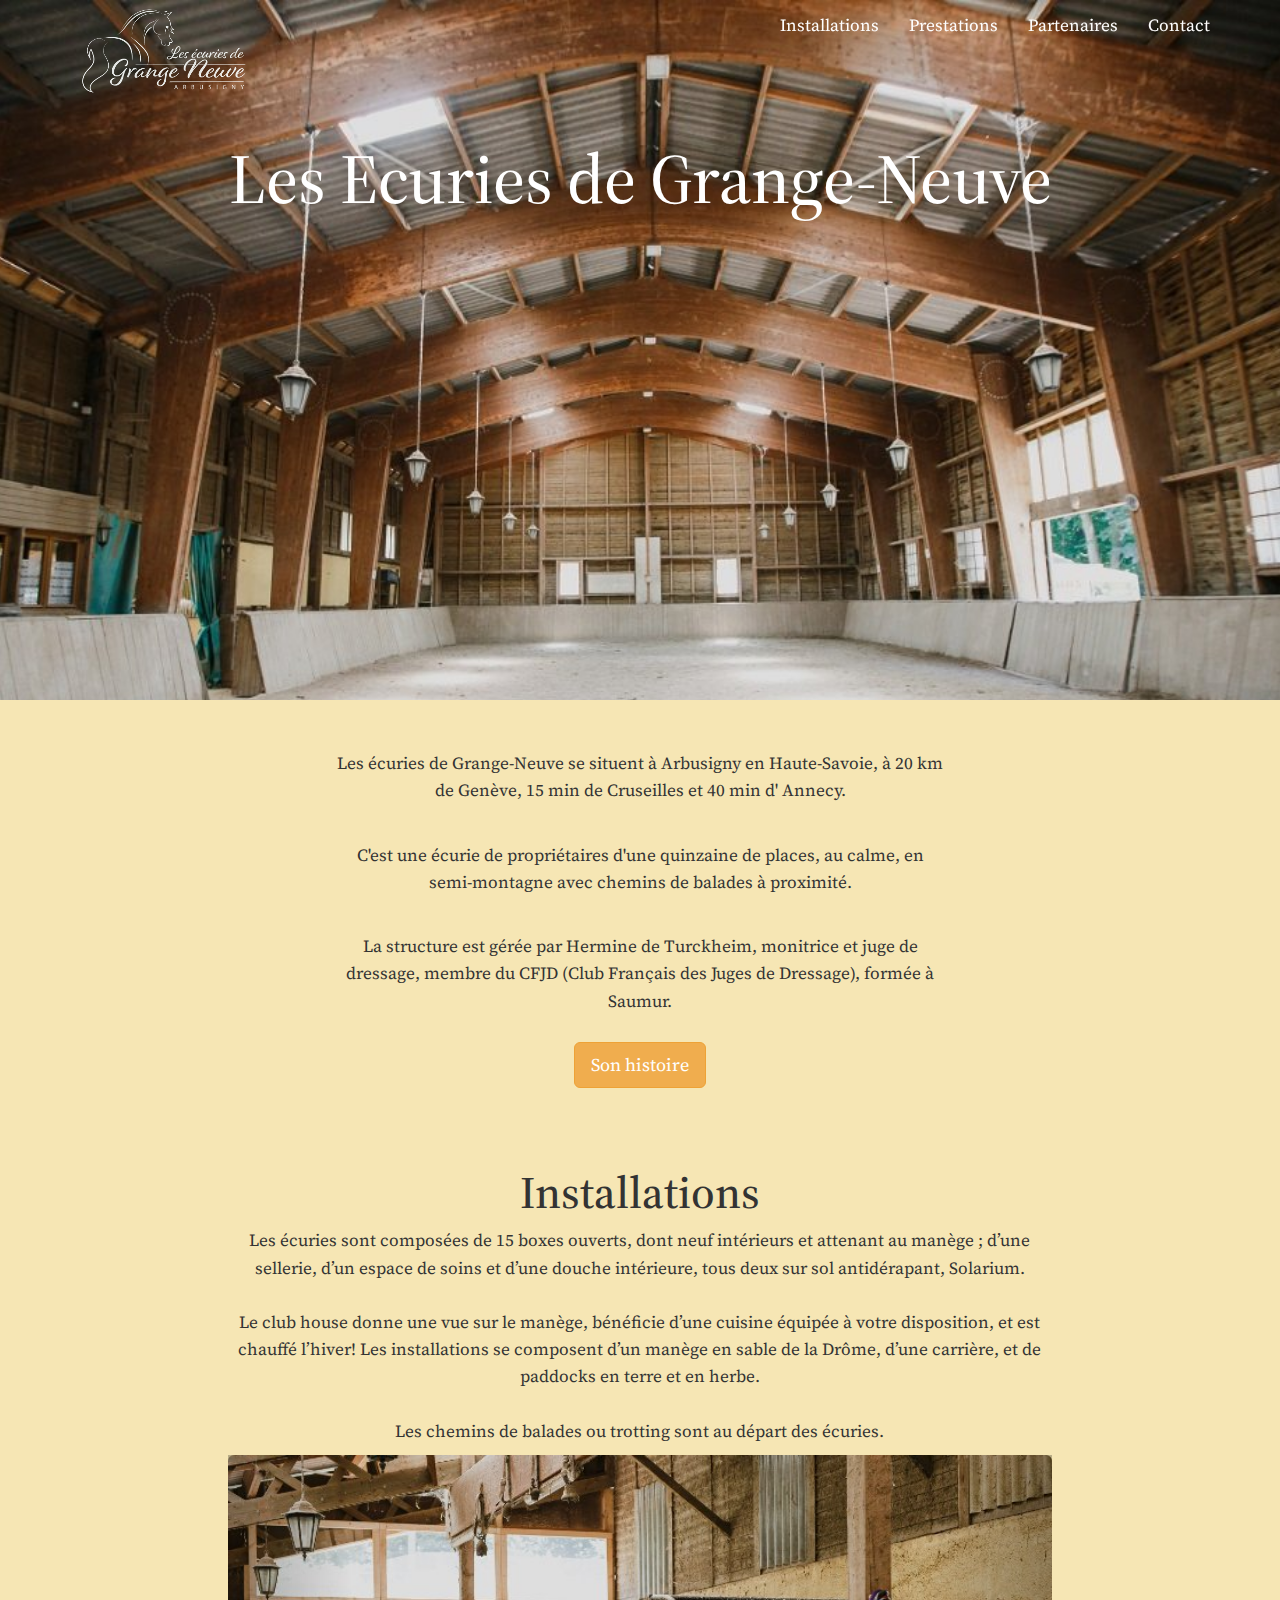
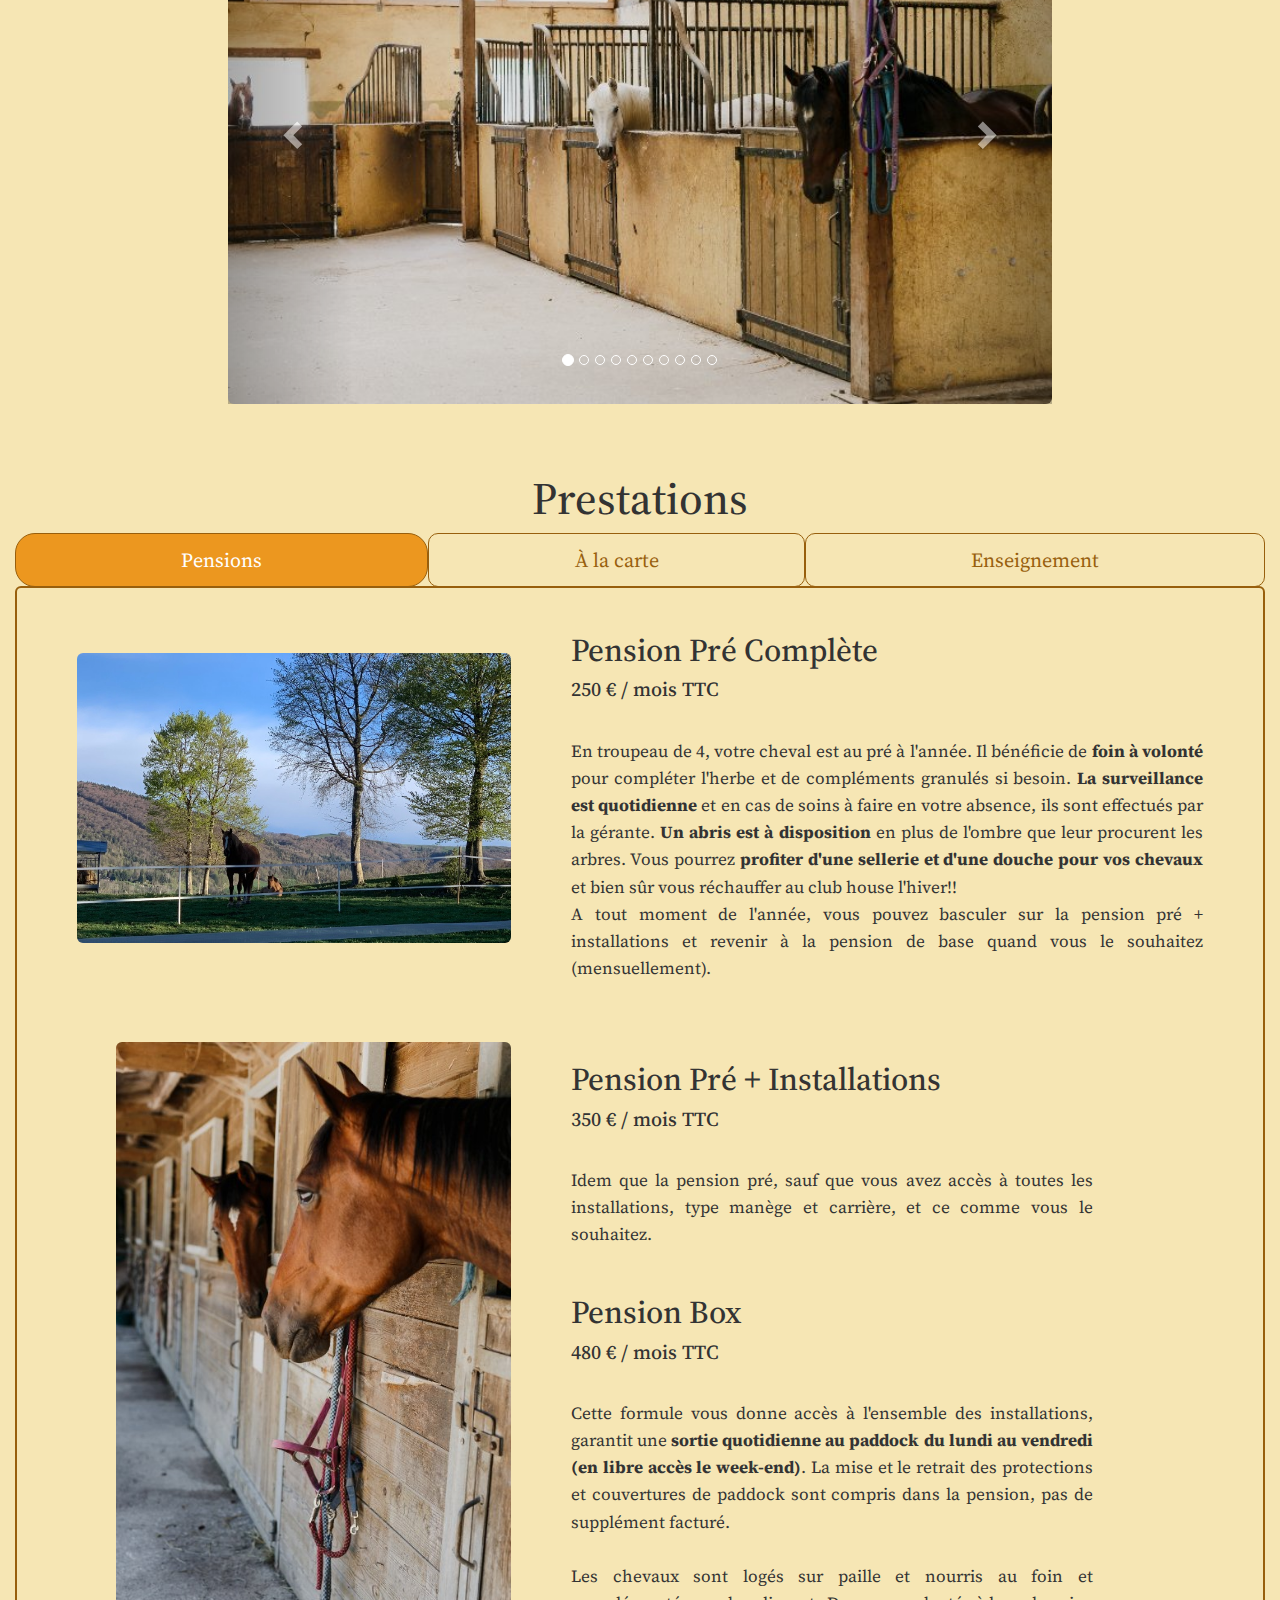
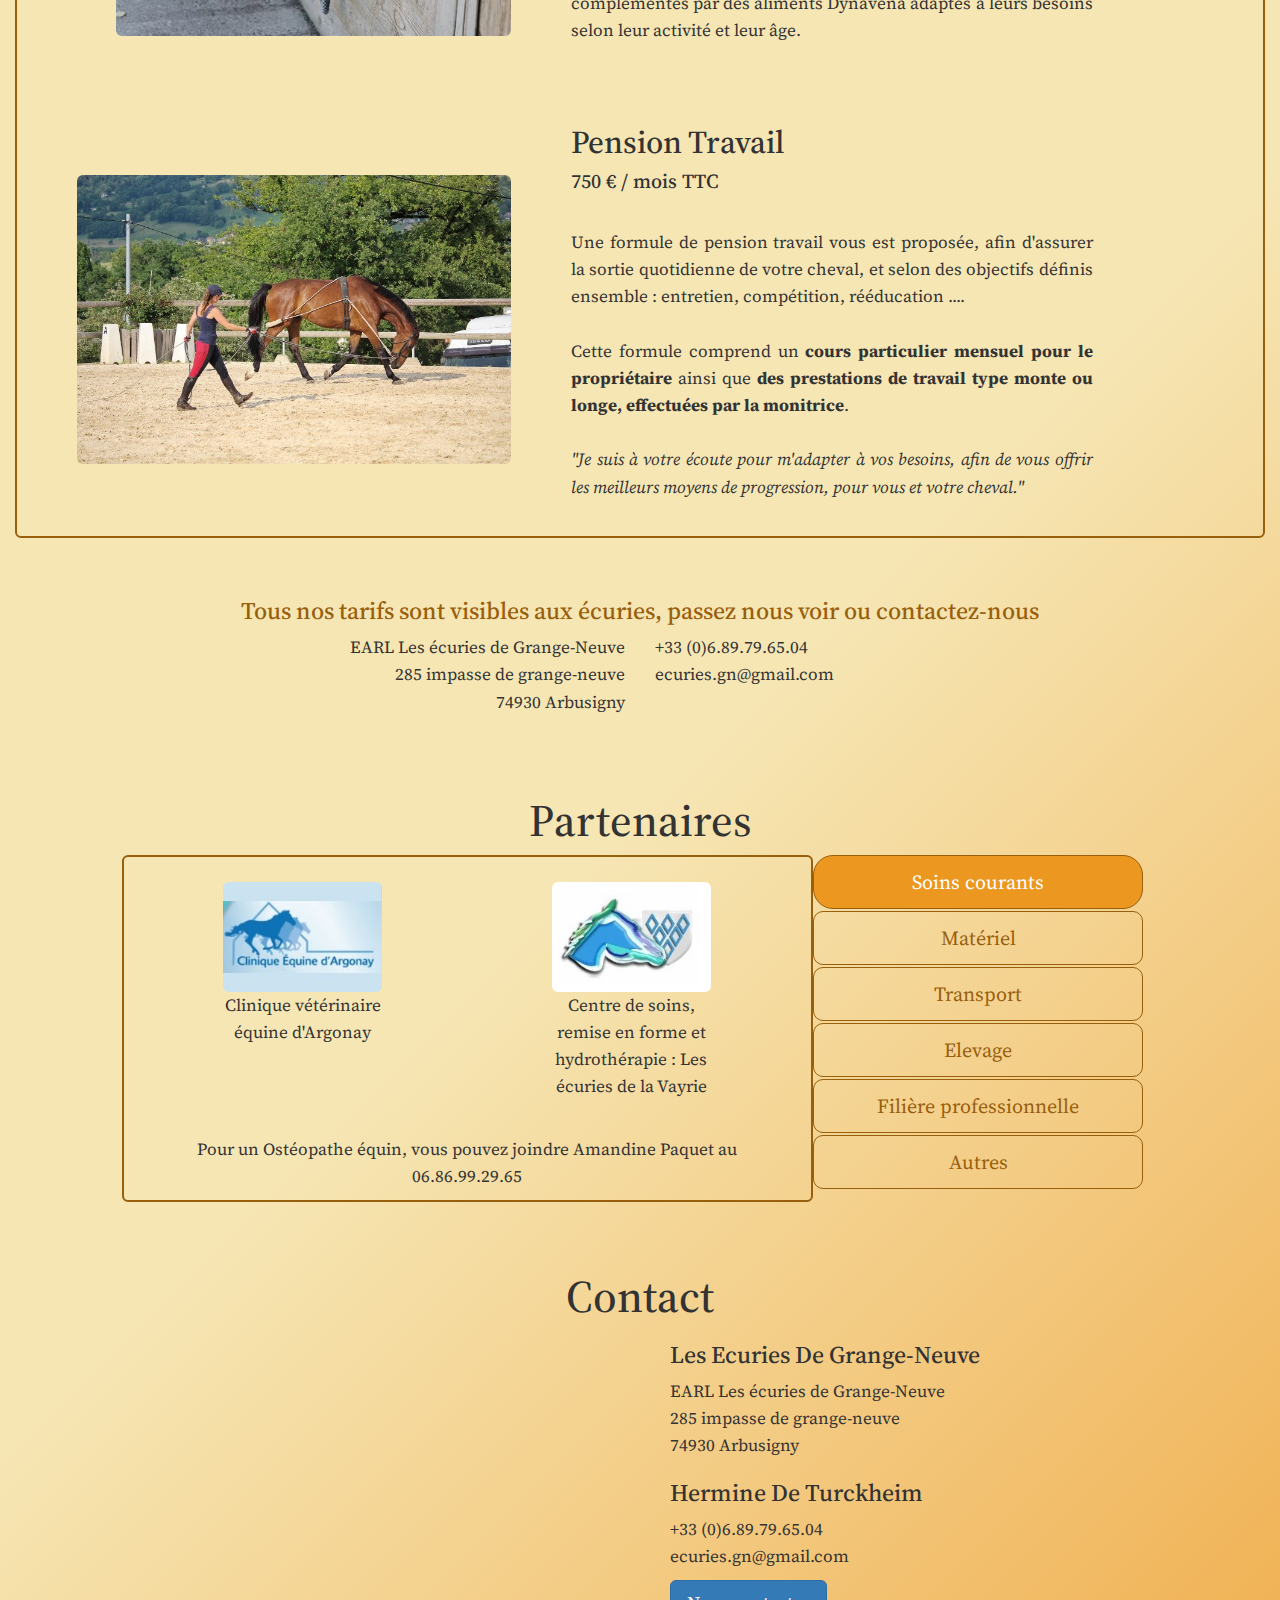
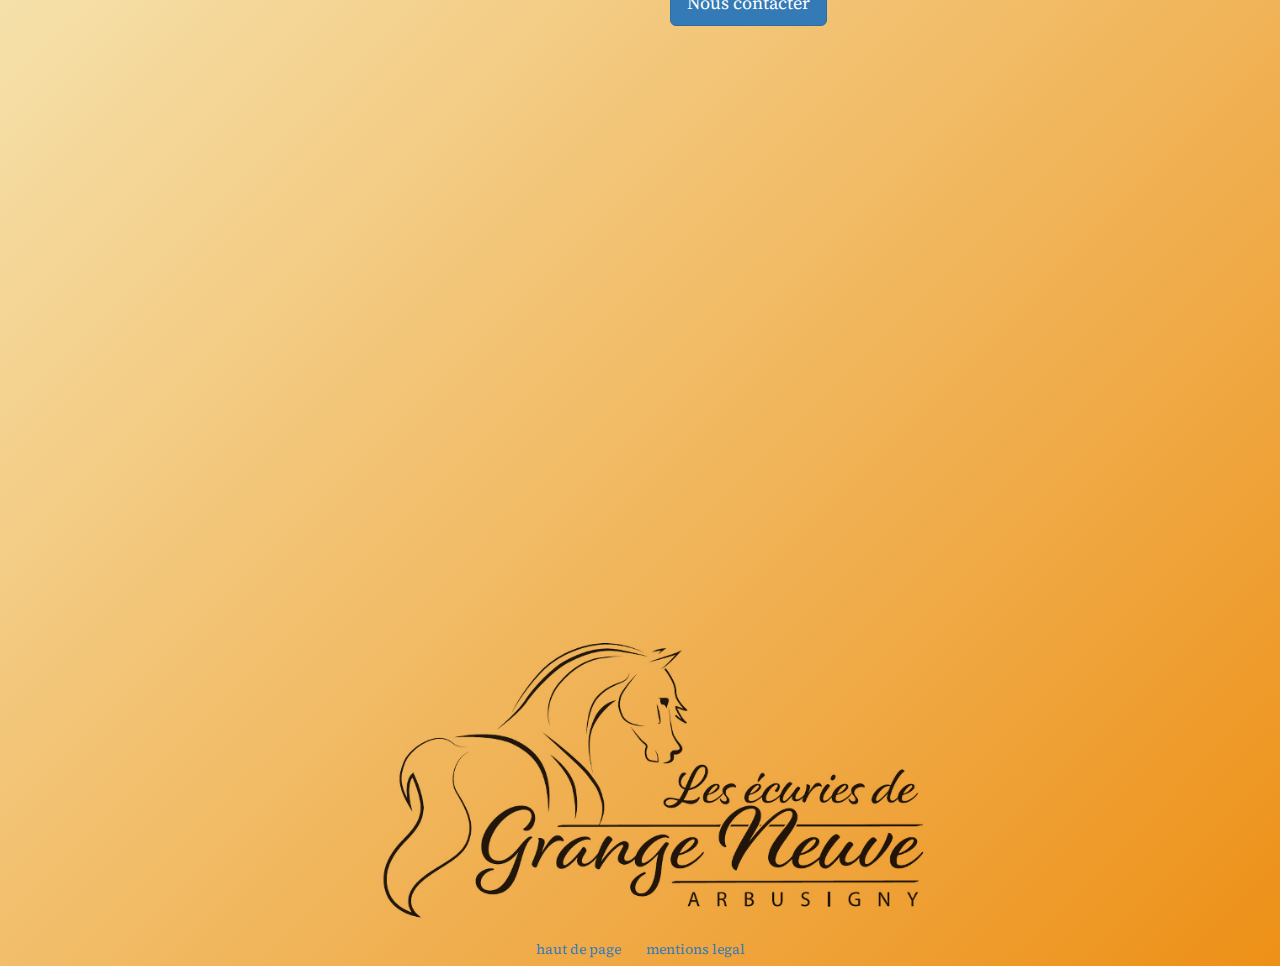
==== commit add13496: "wording & new image" ====
--- a/index.html
+++ b/index.html
@@ -283,7 +283,7 @@
                     <h2>installations</h2>
                     <p itemprop="description">Les écuries sont composées de 15 <strong>boxes ouverts</strong>,
                         dont neuf intérieurs et attenant au manège ; d’une <strong>sellerie</strong>, d’un
-                        espace de soins et d’une douche intérieure, tous deux sur sol antidérapant.
+                        espace de soins et d’une douche intérieure, tous deux sur sol antidérapant, Solarium.
                         <br><br>Le <strong>club house</strong> donne une vue sur le manège, bénéficie d’une cuisine
                         équipée
                         à votre disposition, et est chauffé l’hiver! Les installations se composent d’un manège en sable
@@ -301,6 +301,7 @@
                             <li data-target="#carousel" data-slide-to="6"></li>
                             <li data-target="#carousel" data-slide-to="7"></li>
                             <li data-target="#carousel" data-slide-to="8"></li>
+                            <li data-target="#carousel" data-slide-to="9"></li>
                         </ol>
                         <div class="carousel-inner">
                             <div class="item active "> <img src="img/les-boxes-interieurs.jpg"
@@ -318,7 +319,9 @@
                                     title="l'un des boxes ouvert interieurs" class="img-responsive" itemprop="photo">
                             </div>
                             <div class="item"> <img src="img/une-douche-interieur.jpg" alt="un box"
-                                    title="l'un des boxes extérieurs" class="img-responsive" itemprop="photo"> </div>
+                                    title="la douche interieur" class="img-responsive" itemprop="photo"> </div>
+                            <div class="item"> <img src="img/Solarium.png" alt="un solarium"
+                                    title="le solarium" class="img-responsive" itemprop="photo"> </div>
                             <div class="item"> <img src="img/sellerie.png" alt="la sellerie" title="la sellerie"
                                     class="img-responsive" itemprop="photo">
                             </div>
@@ -352,7 +355,7 @@
                                 itemtype="http://schema.org/OfferCatalog">
                                 <div class="col-xs-12 col-md-7 col-md-push-5 ">
                                     <div class="col-xs-12">
-                                        <h3 itemprop="name">pension pré</h3>
+                                        <h3 itemprop="name">pension pré complète</h3>
                                         <h5>250 € / mois TTC</h5>
                                         <div itemprop="itemListElement" itemscope
                                             itemtype="http://schema.org/OfferCatalog">
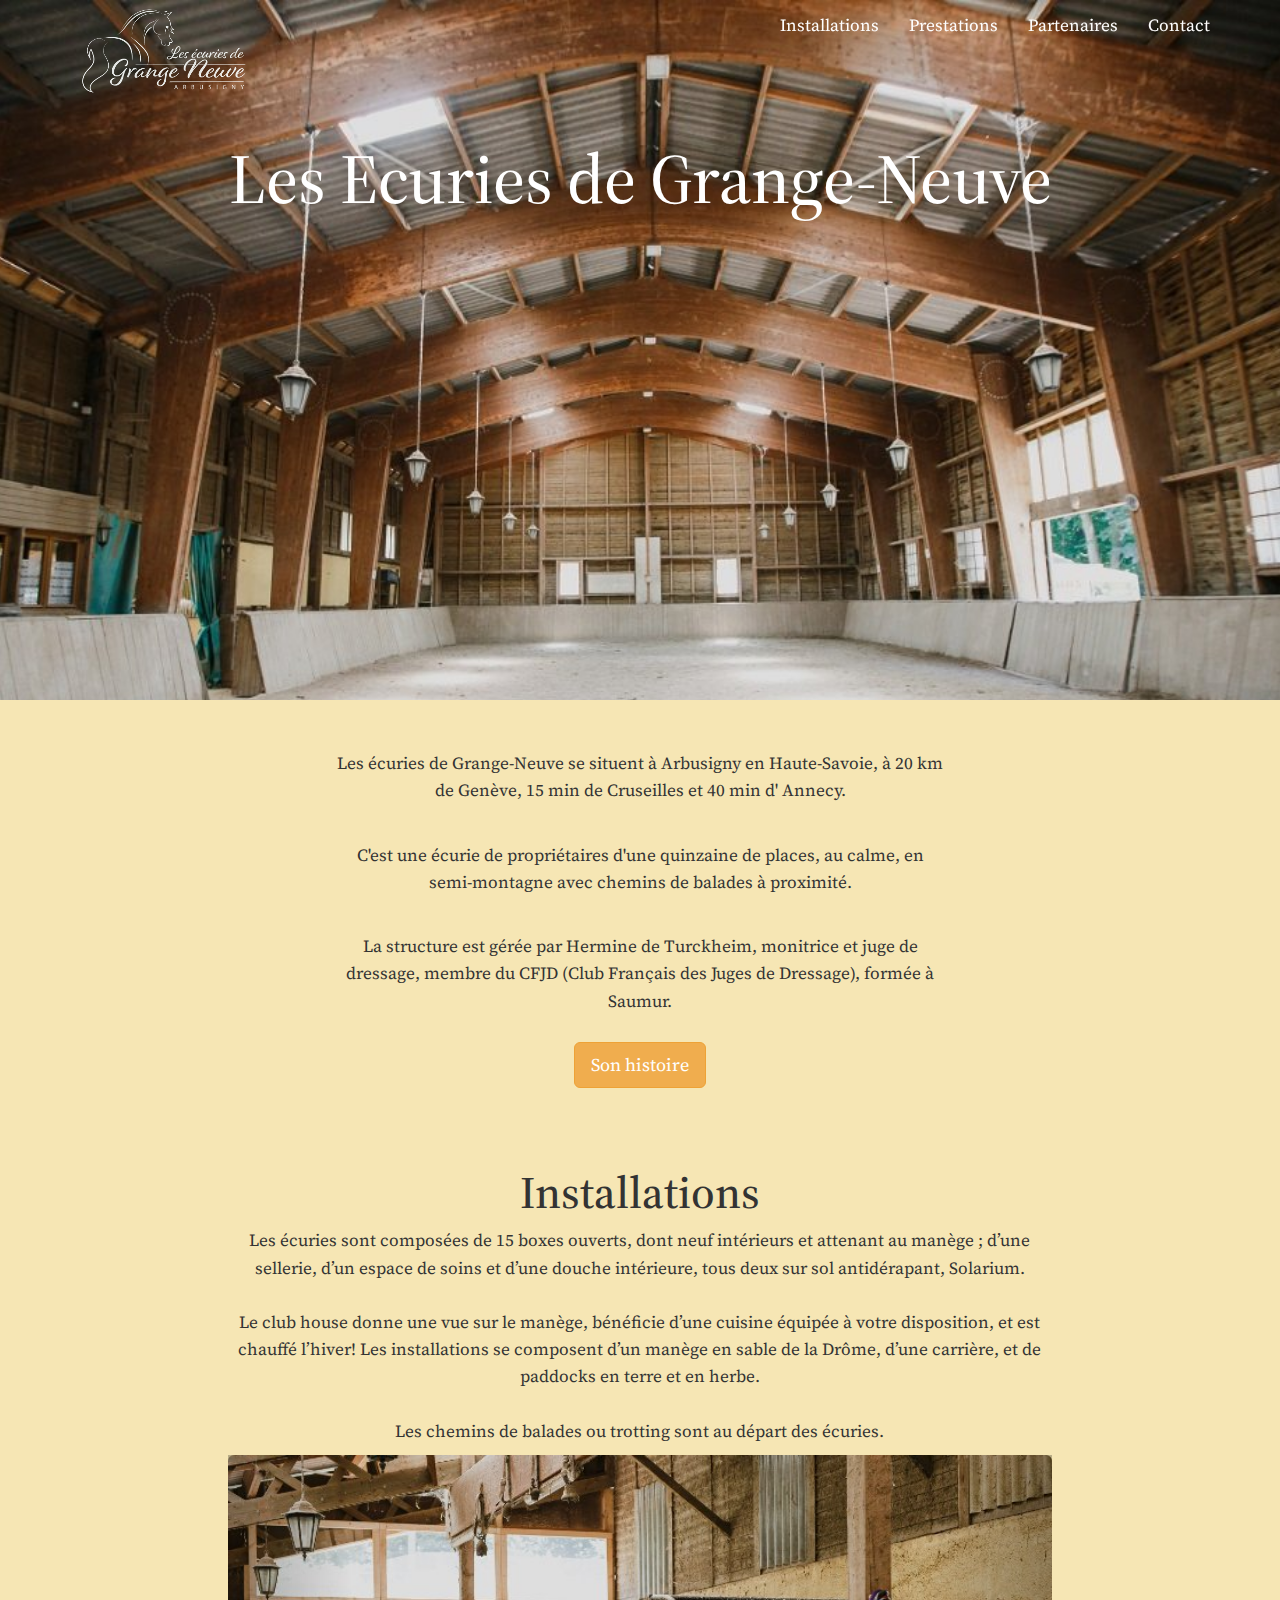
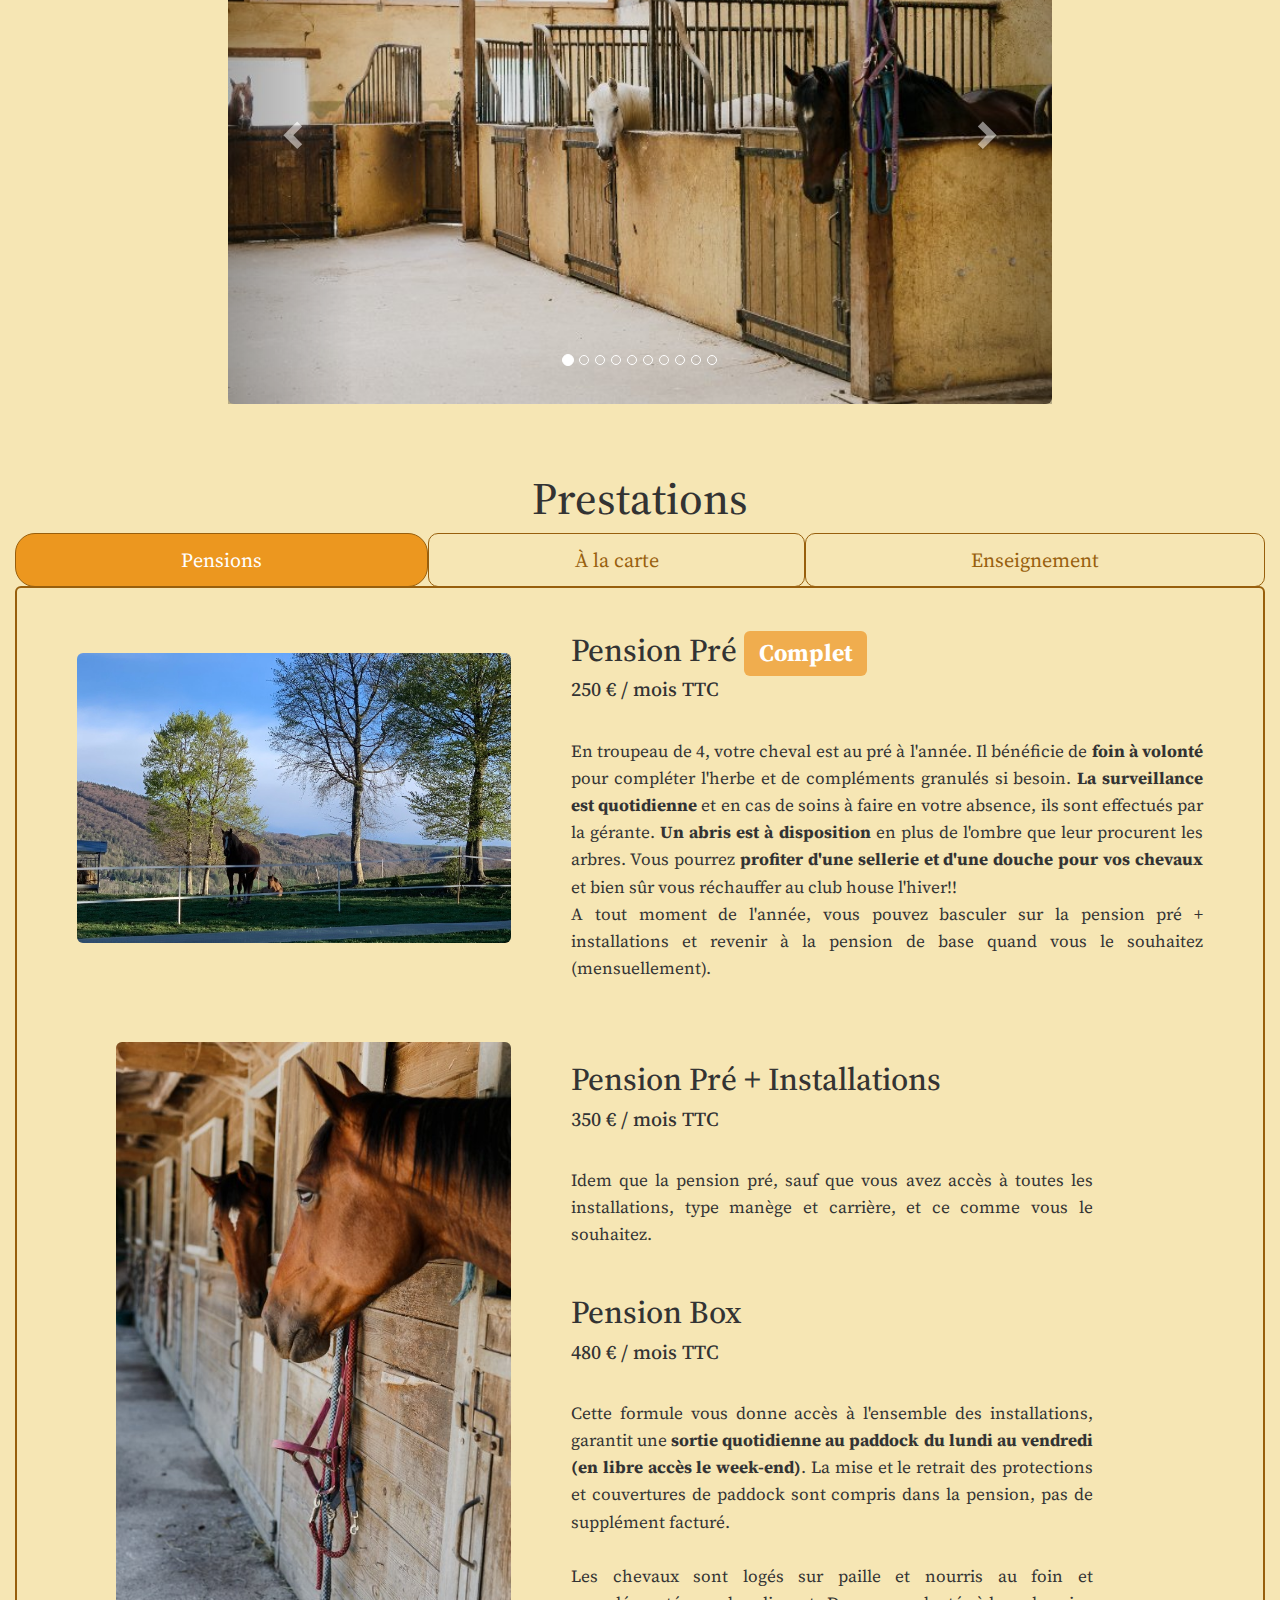
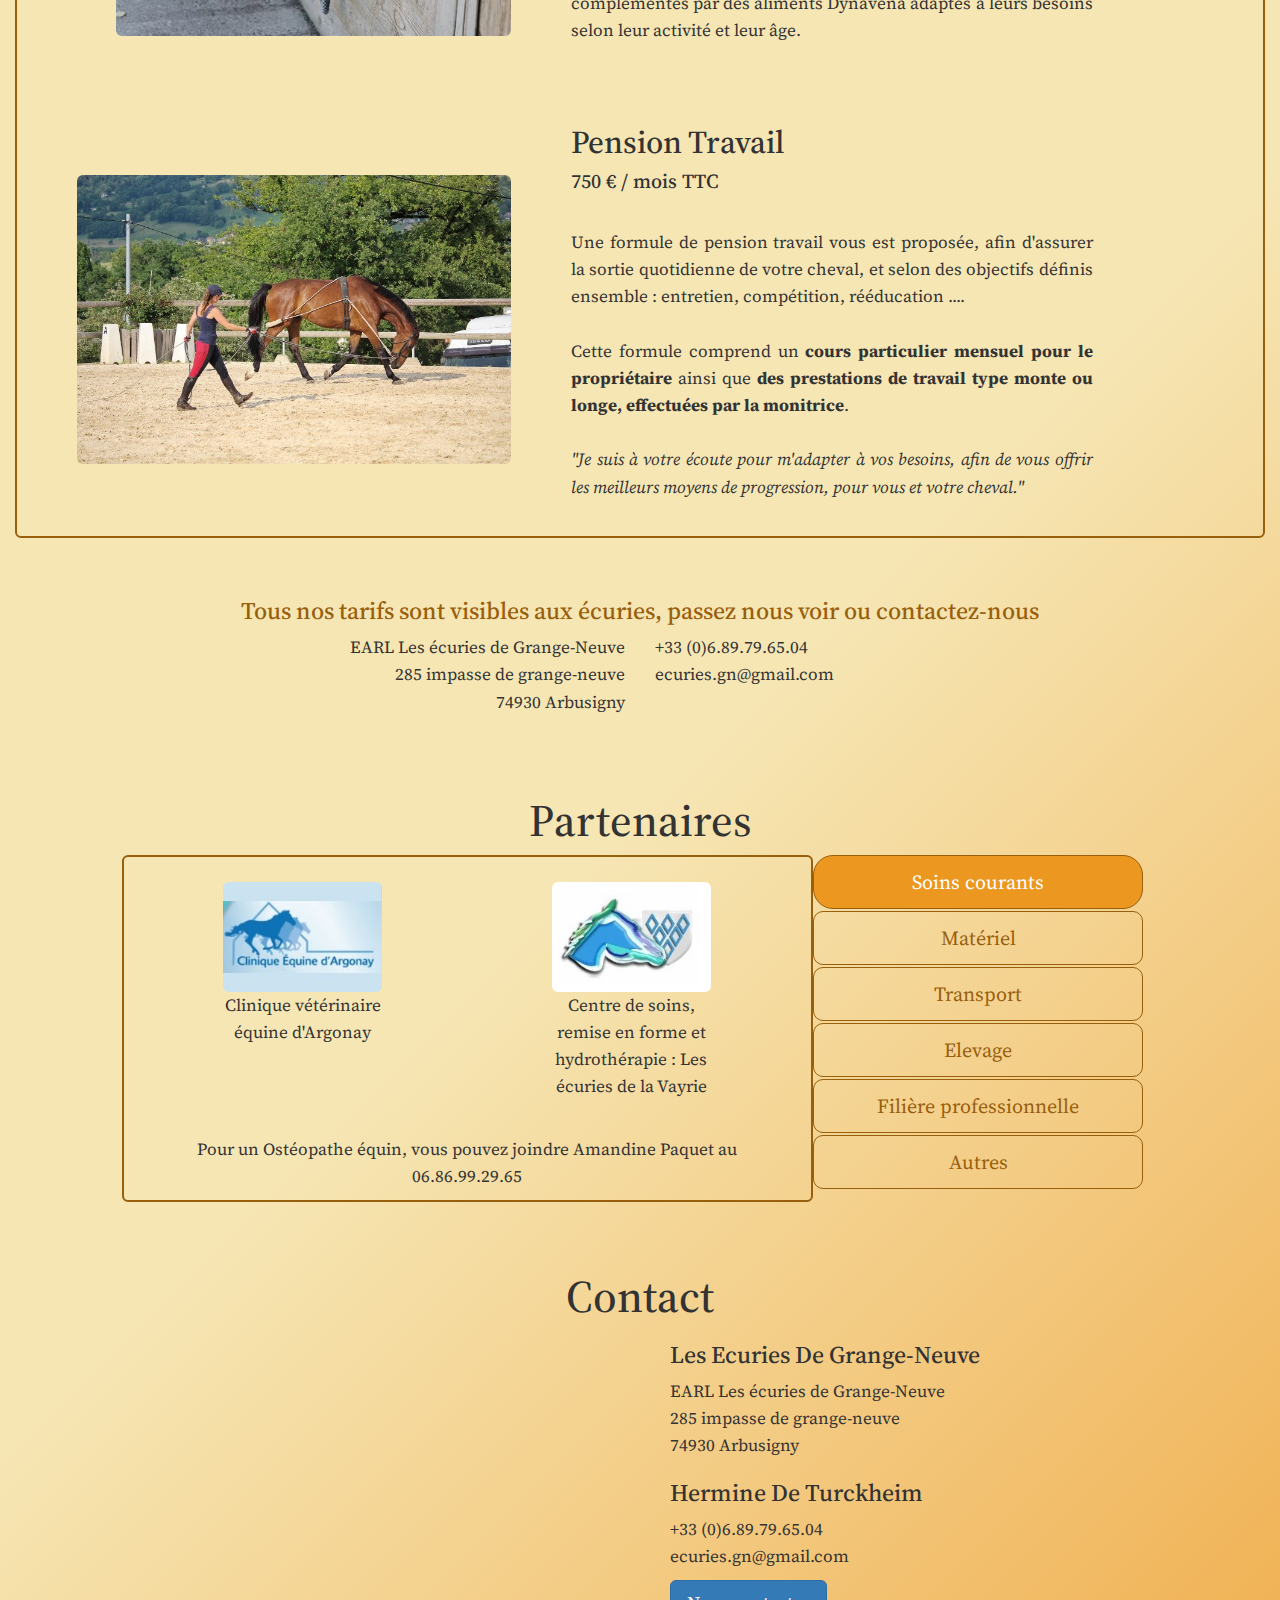
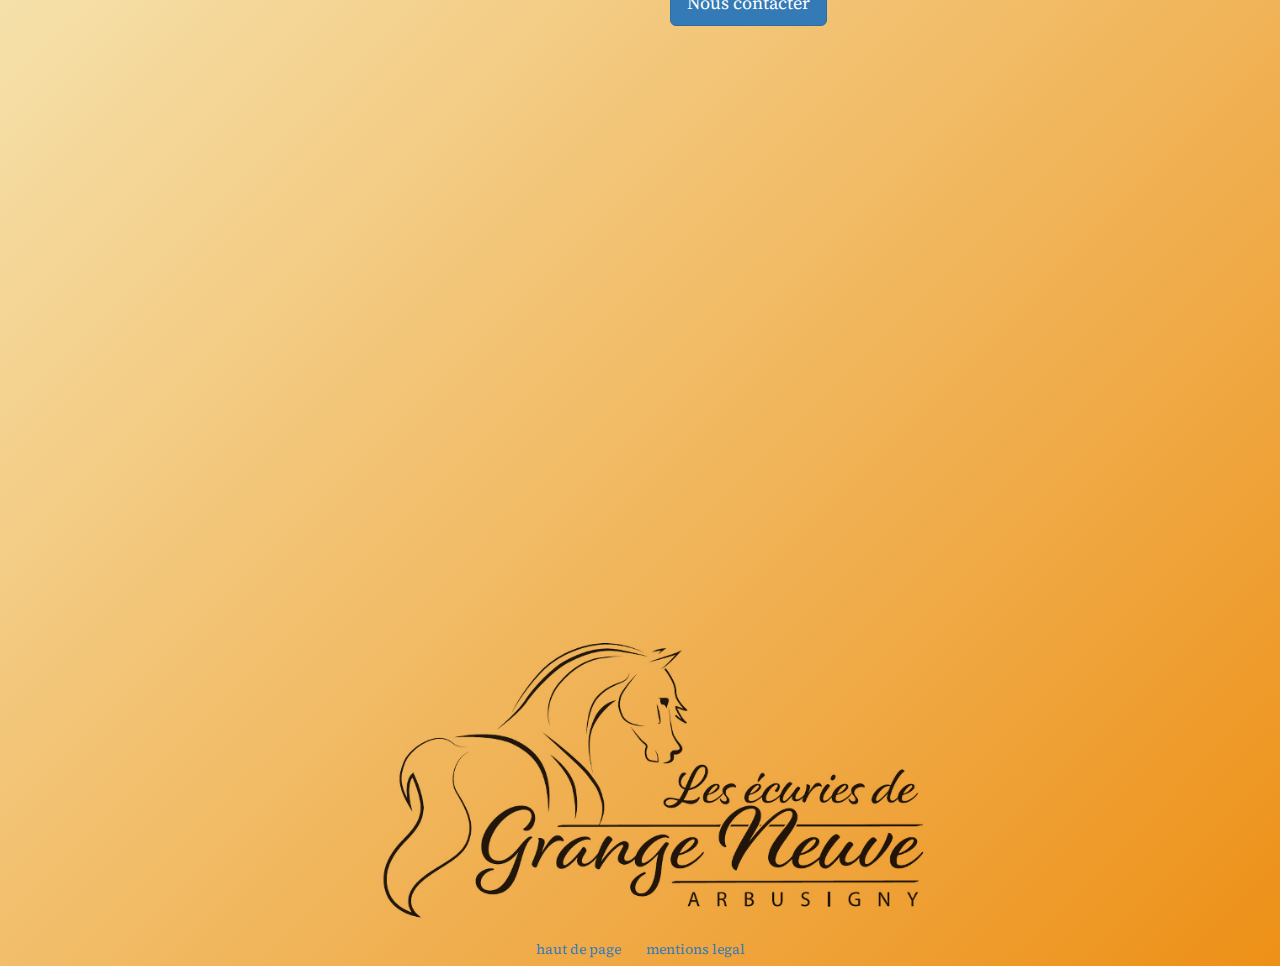
==== commit fefb2c06: "Pension pre complet" ====
--- a/index.html
+++ b/index.html
@@ -355,7 +355,7 @@
                                 itemtype="http://schema.org/OfferCatalog">
                                 <div class="col-xs-12 col-md-7 col-md-push-5 ">
                                     <div class="col-xs-12">
-                                        <h3 itemprop="name">pension pré complète</h3>
+                                        <h3 itemprop="name">pension pré <span class="label label-warning">complet</span></h3>
                                         <h5>250 € / mois TTC</h5>
                                         <div itemprop="itemListElement" itemscope
                                             itemtype="http://schema.org/OfferCatalog">
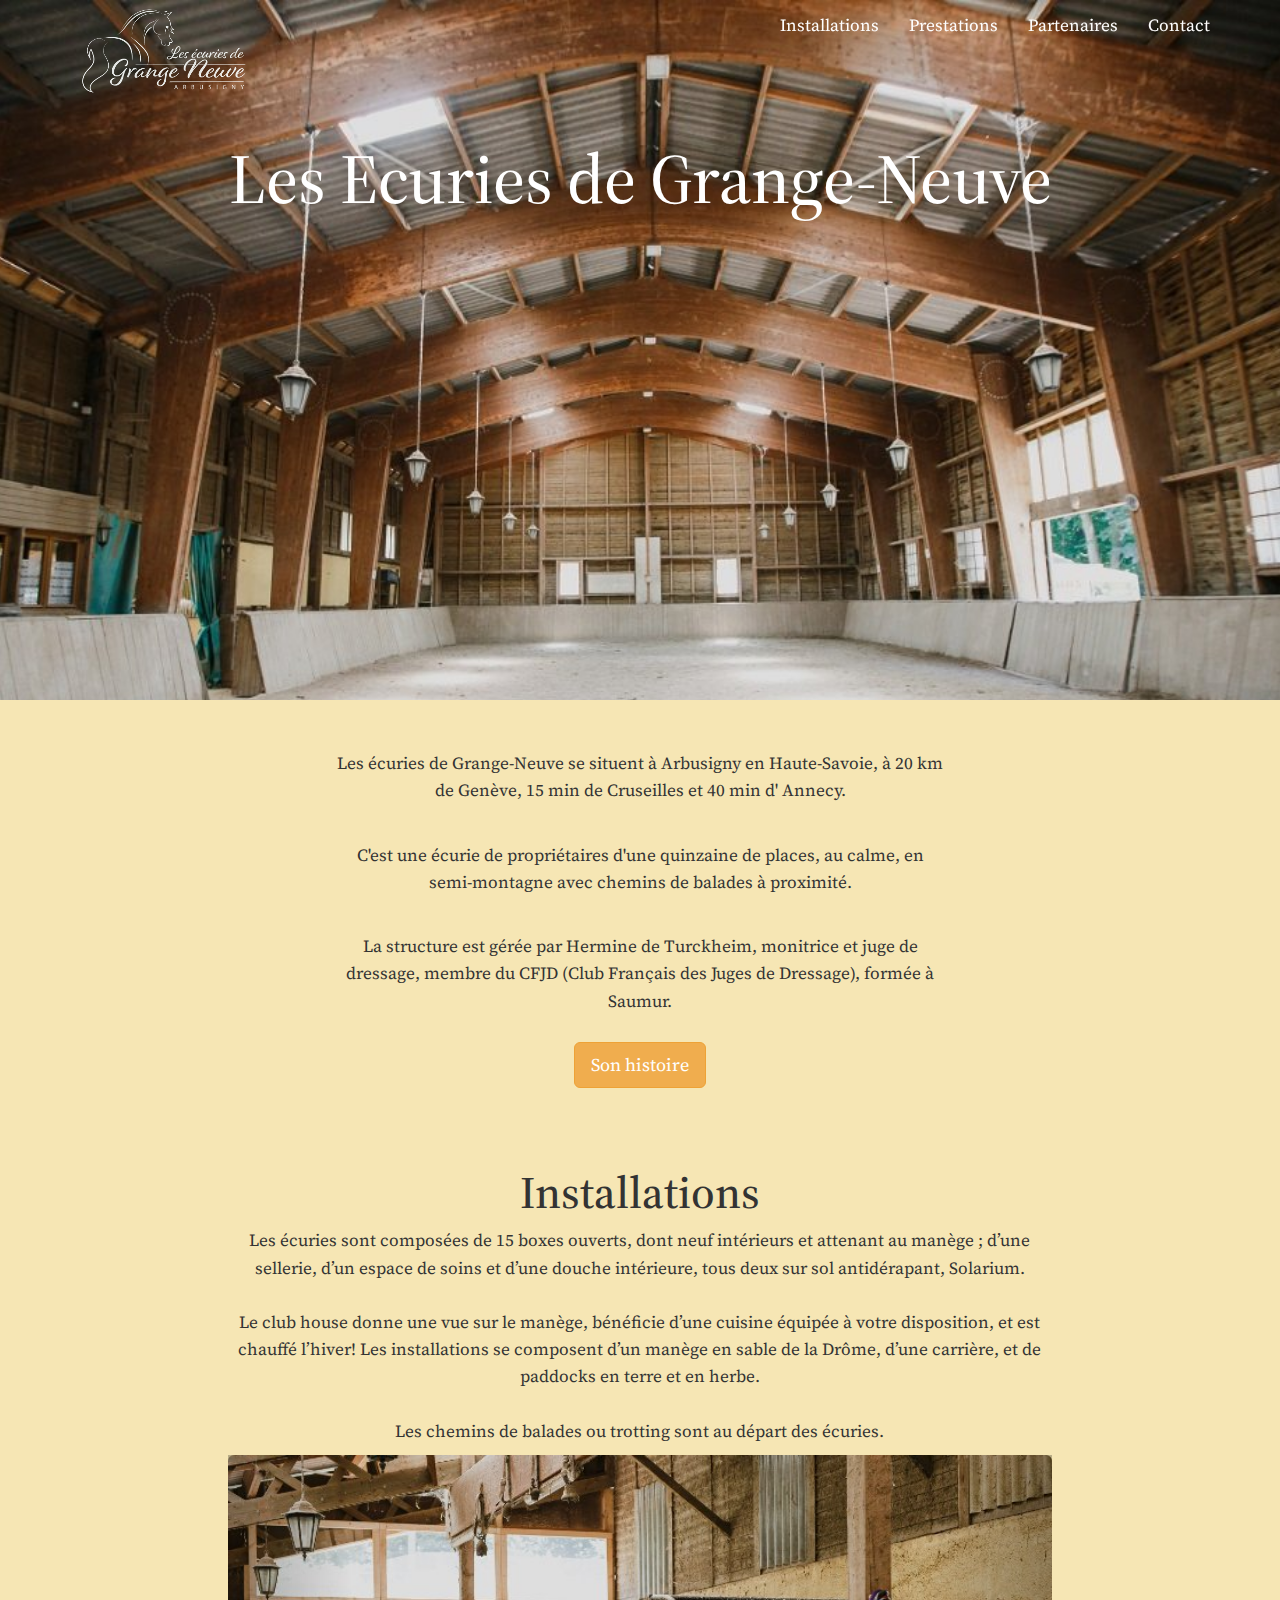
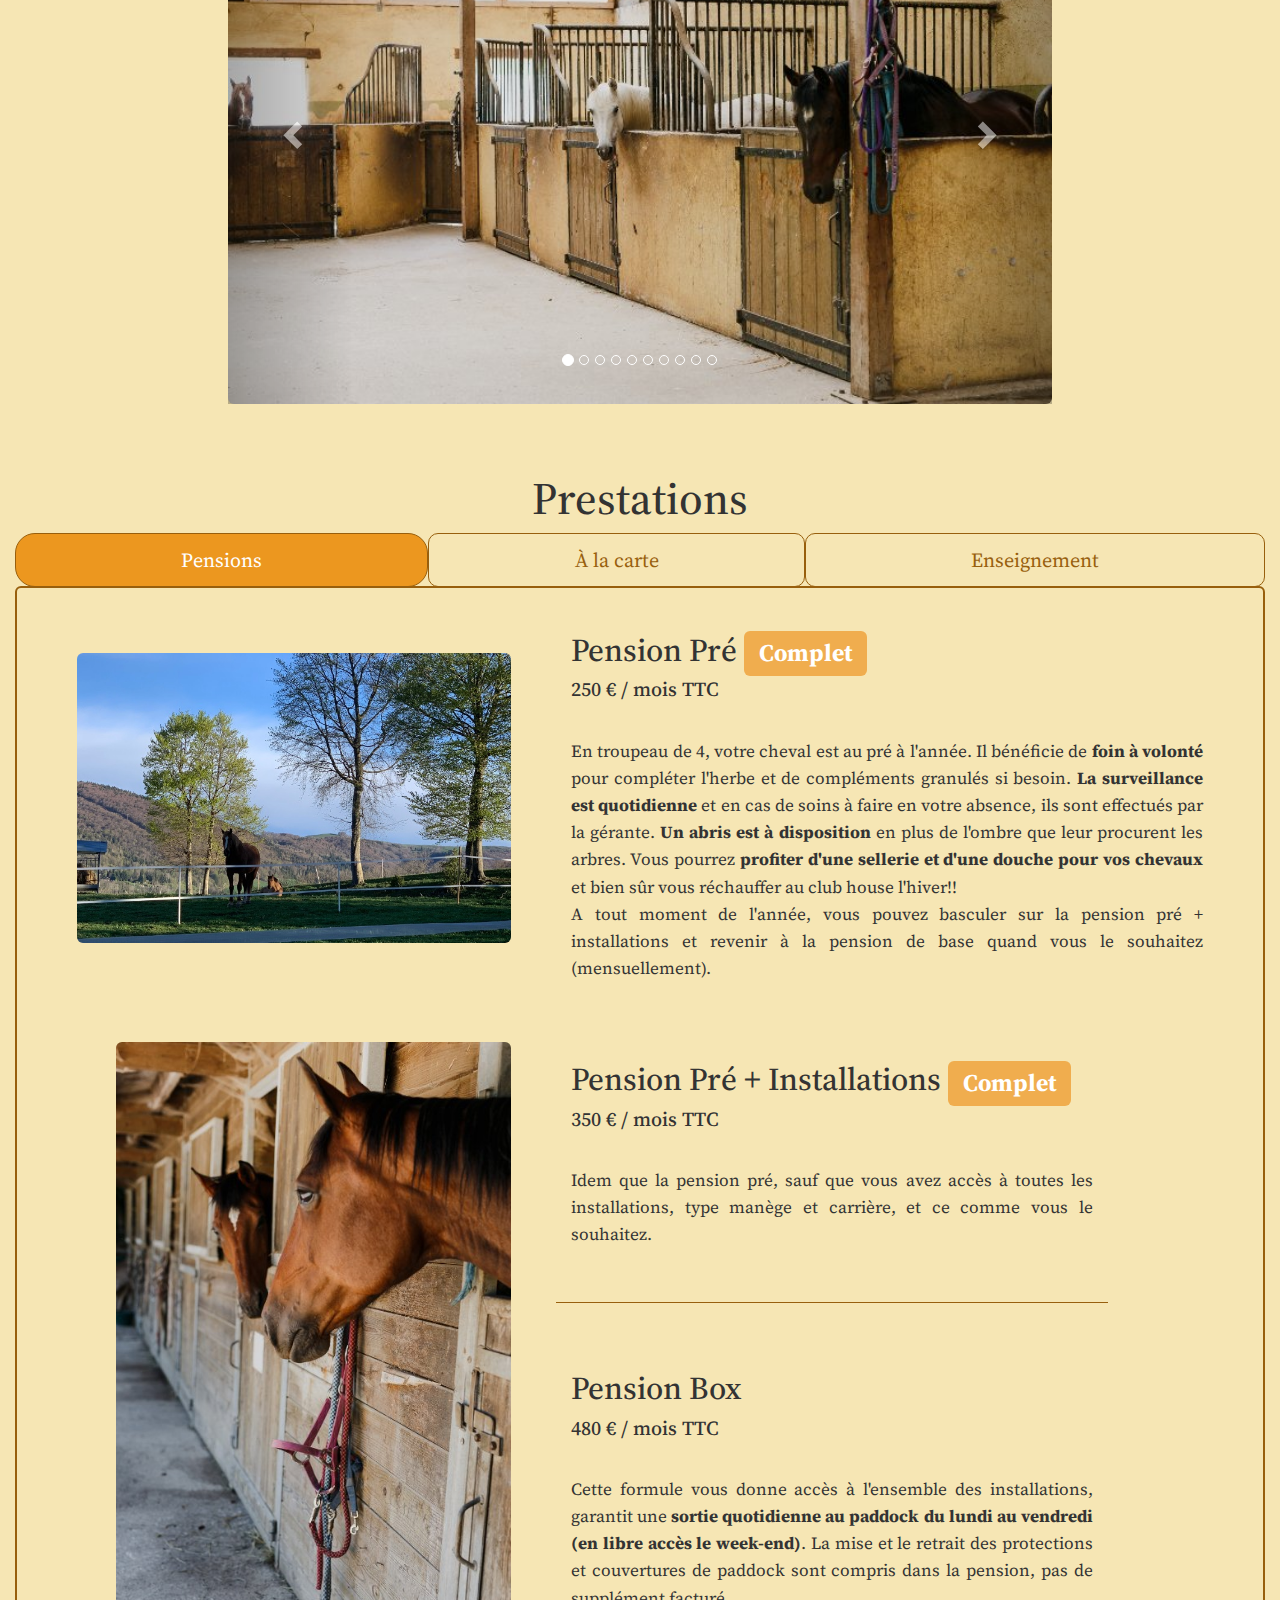
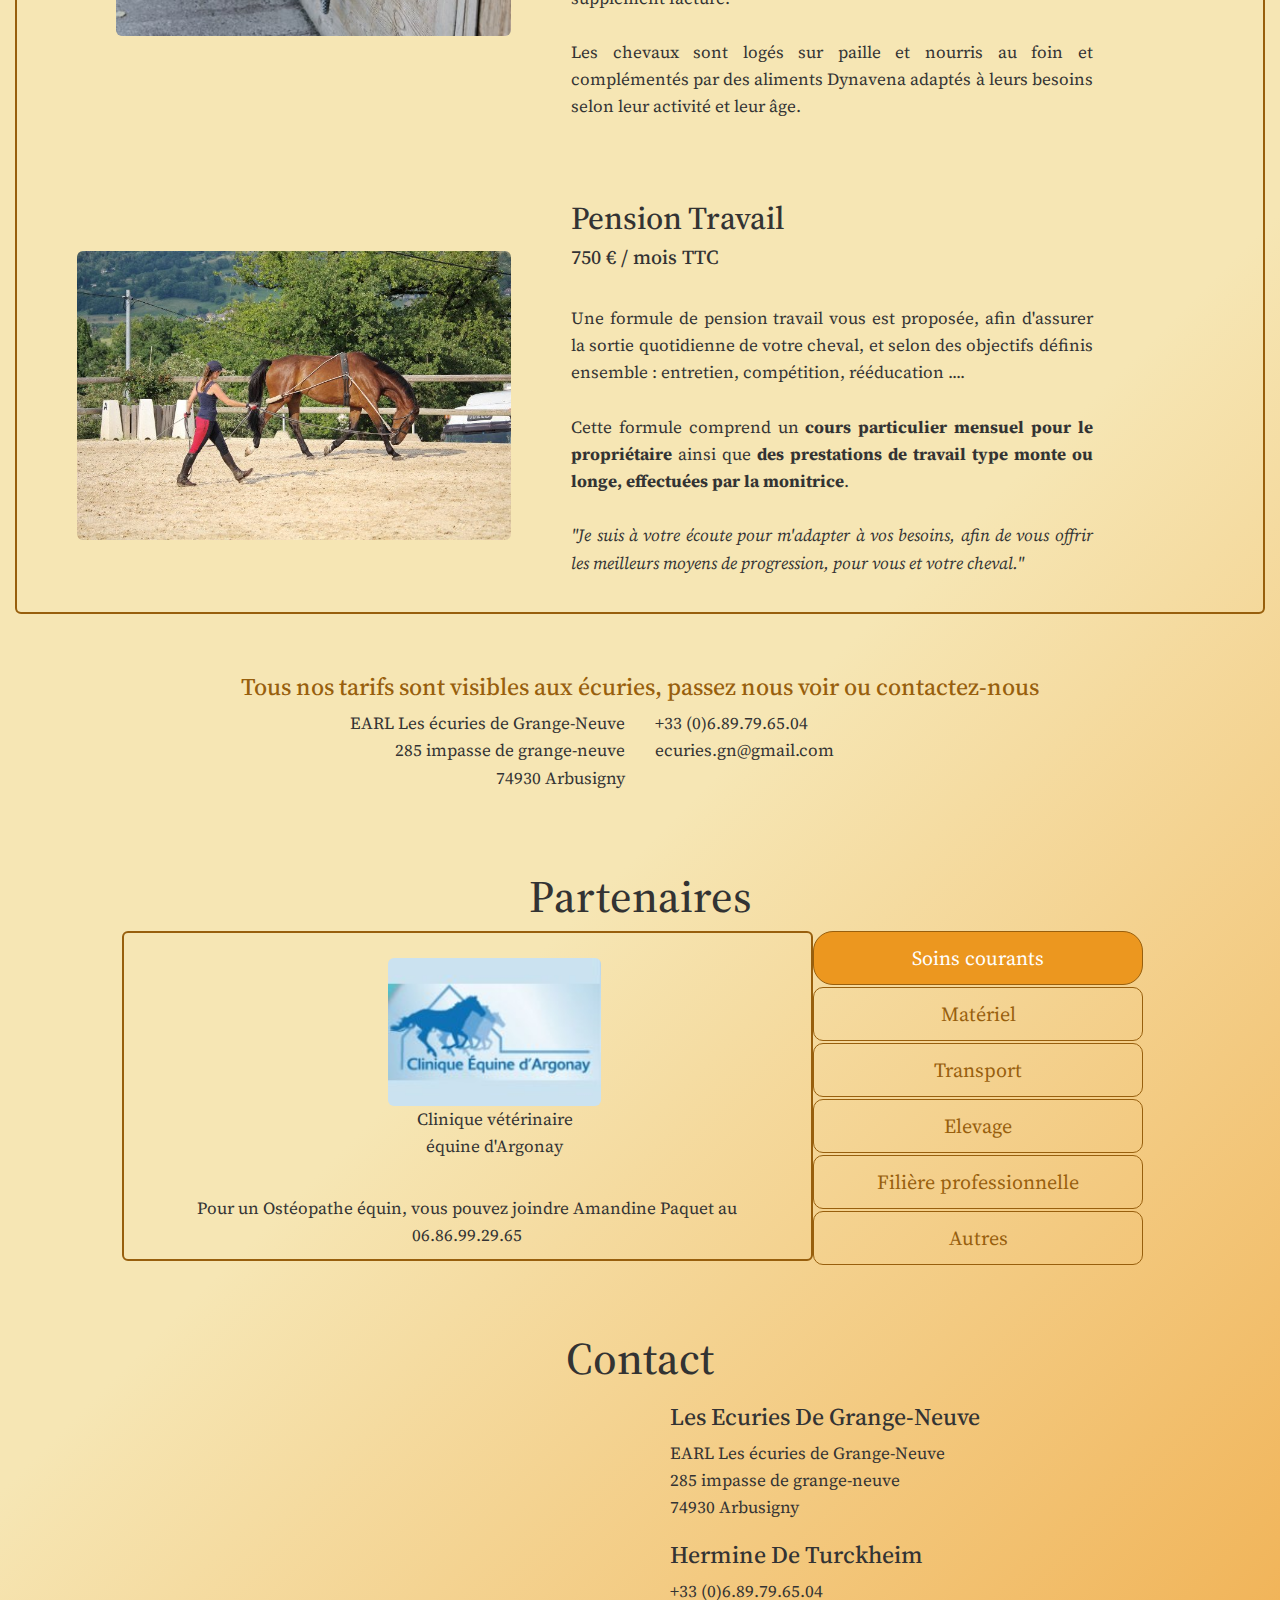
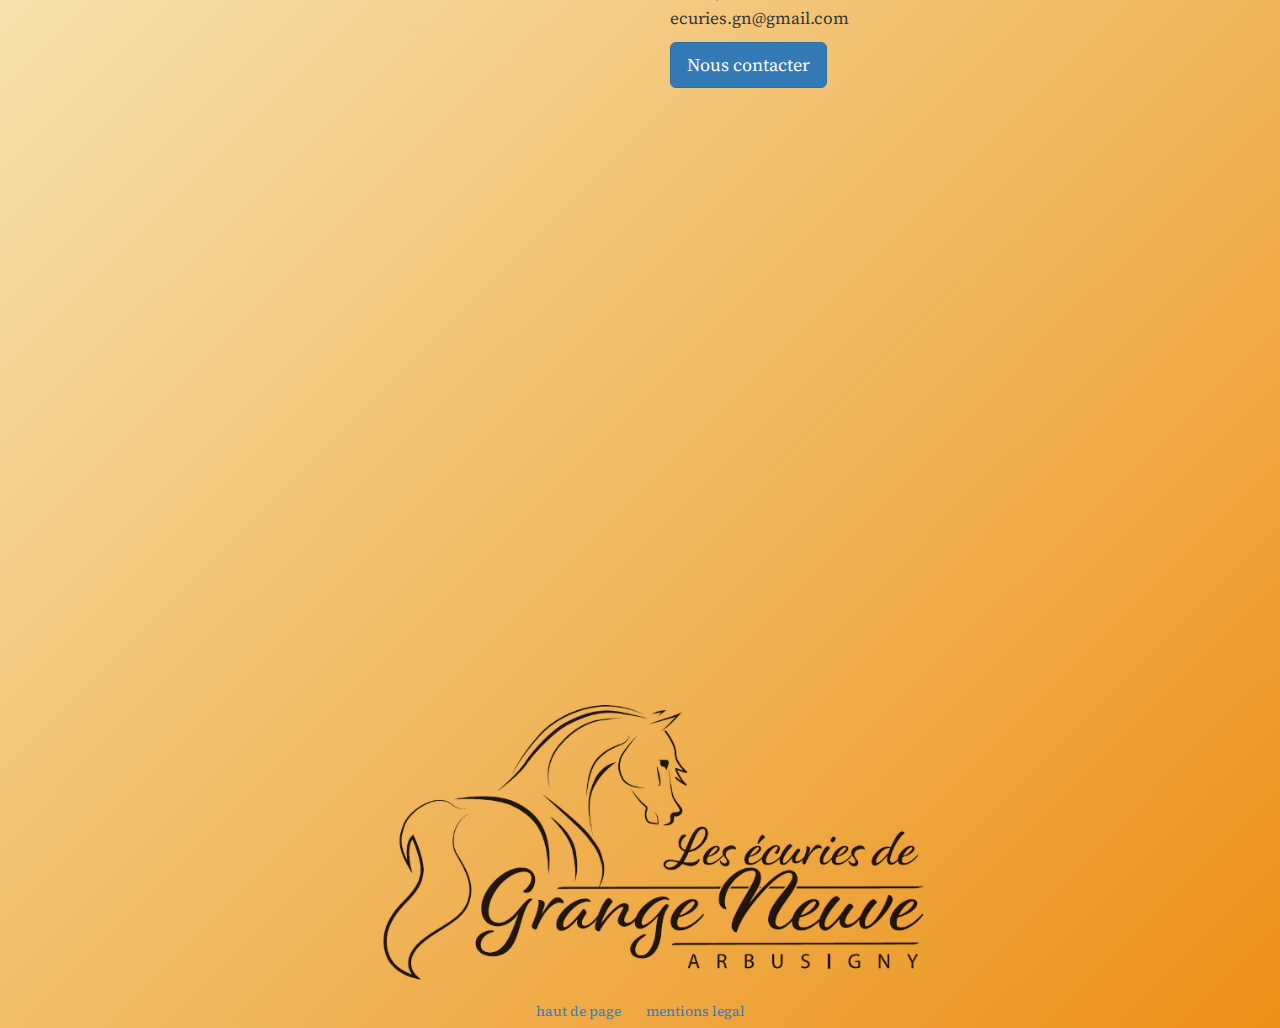
==== commit 4ad188d6: "Wording 10/09/2020" ====
--- a/index.html
+++ b/index.html
@@ -1,1088 +1,2217 @@
-<!doctype html>
+<!DOCTYPE html>
 <html class="no-js" lang="">
-
-<head>
-    <meta charset="utf-8">
-    <meta http-equiv="x-ua-compatible" content="ie=edge">
-    <title>Écuries de Grange-Neuve</title>
-    <meta name="description"
-        content="Les écuries de Grange-Neuve sont une écurie de propriétaires qui se situent à Arbusigny en Haute-Savoie, en semi montagne avec chemins de balades à proximité. Nous disposons de pension travail de qualité pour chaque cheval.">
-    <meta name="viewport" content="width=device-width, initial-scale=1">
-    <meta name="keywords"
-        content="ecuries-gn, écuries de Grange-Neuve, Grange-Neuve, Ecuries,écuries, Ecuries Haute Savoie, Arbusigny, Annecy, Genève, ecurie de propriétaire, pension, pension travail, qualité, cheval, chevaux" />
-
-    <link rel="manifest" href="site.webmanifest">
-    <link rel="apple-touch-icon" sizes="57x57" href="icon/apple-touch-icon-57x57.png">
-    <link rel="apple-touch-icon" sizes="76x76" href="icon/apple-touch-icon-76x76.png">
-    <link rel="apple-touch-icon" sizes="120x120" href="icon/apple-touch-icon-120x120.png">
-    <link rel="apple-touch-icon" sizes="152x152" href="icon/apple-touch-icon-152x152.png">
-    <link rel="icon" href="icon.png" type="image/png" />
-    <!-- Place favicon.ico in the root directory -->
-
-    <link rel="stylesheet" href="css/normalize.css">
-    <link rel="stylesheet" href="css/main.css">
-    <link rel="stylesheet" href="css/bootstrap.min.css">
-    <link href="https://fonts.googleapis.com/css?family=Source+Serif+Pro" rel="stylesheet" type="text/css">
-    <link rel="stylesheet" href="https://use.fontawesome.com/releases/v5.0.13/css/all.css"
-        integrity="sha384-DNOHZ68U8hZfKXOrtjWvjxusGo9WQnrNx2sqG0tfsghAvtVlRW3tvkXWZh58N9jp" crossorigin="anonymous">
-    <style type="text/css">
-        body {
-            font-family: 'Source Serif Pro', serif;
-            font-size: 17px;
-            line-height: 1.6;
-        }
-
-        footer {}
-
-        h1 {
-            font-size: 50px;
-            color: white;
-        }
-
-        h2 {
-            font-size: 45px;
-            text-transform: capitalize;
-        }
-
-        h3 {
-            font-size: 32px;
-            text-transform: capitalize;
-            text-align: left;
-        }
-
-        h4 {
-            font-size: 24px;
-            text-transform: capitalize;
-            text-align: left;
-        }
-
-        h5 {
-            font-size: 20px;
-            text-align: left;
-        }
-
-        h6 {
-            font-size: 12px;
-            text-align: left;
-        }
-
-        hr {
-            display: block;
-            height: 1px;
-            border: 0;
-            border-top: 1px solid #985f0d;
-            margin: 1em 0;
-            padding: 0;
-        }
-
-        strong {
-            font-weight: normal;
-        }
-
-
-        .article {
-            margin-bottom: 25px;
-            margin-top: 25px;
-        }
-
-        .navbar {
-            background-color: transparent;
-            background: transparent;
-            border-color: transparent;
-        }
-
-        .navbar-brand {
-            padding-top: 0px;
-        }
-
-        .navbar-collapse {
-            border-top: transparent;
-        }
-
-        .nav-pills {
-            margin-bottom: -1px;
-        }
-
-        .nav-pills>li.active>a,
-        .nav-pills>li.active>a:hover,
-        .nav-pills>li.active>a:focus {
-            color: #fff;
-            background-color: #ec971f;
-            border-color: #985f0d;
-            border-radius: 20px;
-            font-size: 20px;
-        }
-
-        .nav-pills>li>a {
-            color: #985f0d;
-            background-color: transparent;
-            border: 1px solid #985f0d;
-            border-radius: 10px;
-            font-size: 20px;
-        }
-
-        .nav-pills>li>a:hover {
-            color: #985f0d;
-            background-color: #eee;
-            border-color: #985f0d;
-        }
-
-        .parallax {
-            /* Create the parallax scrolling effect */
-            background-attachment: scroll;
-            background-position: bottom;
-            background-repeat: no-repeat;
-            background-size: cover;
-        }
-
-        .row {
-            margin-bottom: 50px;
-        }
-
-        .tab-pane {
-            border: 2px solid #985f0d;
-            border-radius: 6px;
-        }
-
-        @media (min-width: 300px) {
-            #adresse {
+    <head>
+        <meta charset="utf-8" />
+        <meta http-equiv="x-ua-compatible" content="ie=edge" />
+        <title>Écuries de Grange-Neuve</title>
+        <meta
+            name="description"
+            content="Les écuries de Grange-Neuve sont une écurie de propriétaires qui se situent à Arbusigny en Haute-Savoie, en semi montagne avec chemins de balades à proximité. Nous disposons de pension travail de qualité pour chaque cheval."
+        />
+        <meta name="viewport" content="width=device-width, initial-scale=1" />
+        <meta
+            name="keywords"
+            content="ecuries-gn, écuries de Grange-Neuve, Grange-Neuve, Ecuries,écuries, Ecuries Haute Savoie, Arbusigny, Annecy, Genève, ecurie de propriétaire, pension, pension travail, qualité, cheval, chevaux"
+        />
+
+        <link rel="manifest" href="site.webmanifest" />
+        <link
+            rel="apple-touch-icon"
+            sizes="57x57"
+            href="icon/apple-touch-icon-57x57.png"
+        />
+        <link
+            rel="apple-touch-icon"
+            sizes="76x76"
+            href="icon/apple-touch-icon-76x76.png"
+        />
+        <link
+            rel="apple-touch-icon"
+            sizes="120x120"
+            href="icon/apple-touch-icon-120x120.png"
+        />
+        <link
+            rel="apple-touch-icon"
+            sizes="152x152"
+            href="icon/apple-touch-icon-152x152.png"
+        />
+        <link rel="icon" href="icon.png" type="image/png" />
+        <!-- Place favicon.ico in the root directory -->
+
+        <link rel="stylesheet" href="css/normalize.css" />
+        <link rel="stylesheet" href="css/main.css" />
+        <link rel="stylesheet" href="css/bootstrap.min.css" />
+        <link
+            href="https://fonts.googleapis.com/css?family=Source+Serif+Pro"
+            rel="stylesheet"
+            type="text/css"
+        />
+        <link
+            rel="stylesheet"
+            href="https://use.fontawesome.com/releases/v5.0.13/css/all.css"
+            integrity="sha384-DNOHZ68U8hZfKXOrtjWvjxusGo9WQnrNx2sqG0tfsghAvtVlRW3tvkXWZh58N9jp"
+            crossorigin="anonymous"
+        />
+        <style type="text/css">
+            body {
+                font-family: "Source Serif Pro", serif;
+                font-size: 17px;
+                line-height: 1.6;
+            }
+
+            footer {
+            }
+
+            h1 {
+                font-size: 50px;
+                color: white;
+            }
+
+            h2 {
+                font-size: 45px;
+                text-transform: capitalize;
+            }
+
+            h3 {
+                font-size: 32px;
+                text-transform: capitalize;
                 text-align: left;
             }
 
+            h4 {
+                font-size: 24px;
+                text-transform: capitalize;
+                text-align: left;
+            }
+
+            h5 {
+                font-size: 20px;
+                text-align: left;
+            }
+
+            h6 {
+                font-size: 12px;
+                text-align: left;
+            }
+
+            hr {
+                display: block;
+                height: 1px;
+                border: 0;
+                border-top: 1px solid #985f0d;
+                margin: 1em 0;
+                padding: 0;
+            }
+
+            strong {
+                font-weight: normal;
+            }
+
+            .article {
+                margin-bottom: 25px;
+                margin-top: 25px;
+            }
+
+            .navbar {
+                background-color: transparent;
+                background: transparent;
+                border-color: transparent;
+            }
+
+            .navbar-brand {
+                padding-top: 0px;
+            }
+
+            .navbar-collapse {
+                border-top: transparent;
+            }
+
+            .nav-pills {
+                margin-bottom: -1px;
+            }
+
+            .nav-pills > li.active > a,
+            .nav-pills > li.active > a:hover,
+            .nav-pills > li.active > a:focus {
+                color: #fff;
+                background-color: #ec971f;
+                border-color: #985f0d;
+                border-radius: 20px;
+                font-size: 20px;
+            }
+
+            .nav-pills > li > a {
+                color: #985f0d;
+                background-color: transparent;
+                border: 1px solid #985f0d;
+                border-radius: 10px;
+                font-size: 20px;
+            }
+
+            .nav-pills > li > a:hover {
+                color: #985f0d;
+                background-color: #eee;
+                border-color: #985f0d;
+            }
+
             .parallax {
-                height: 500px;
-                /* The image used */
-                background-image: url("img/manege-equestre-phones.jpg");
-            }
-        }
-
-        @media (min-width: 768px) {
-            #adresse {
-                text-align: right;
-            }
-
-            #nom-ecuries {
-                margin-top: 80px;
-            }
-
-            #photo_pension_travail {
-                margin-top: 70px;
-            }
-
-            #photo_pension_pre {
-                margin-top: 40px;
-            }
-        }
-
-        @media (min-width: 992px) {
-            h1 {
-                font-size: 70px;
-            }
-
-            .parallax {
-                /*turn on parallaw effect */
-                background-attachment: fixed;
-                /* The image used */
-                background-image: url("img/manege-equestre.jpg");
-                /* Set a specific height */
-                height: 700px;
-
-            }
-
-            #nom-ecuries {
-                margin-top: 120px;
-            }
-        }
-
-        #invitation-aux-ecuries {
-            color: #985f0d;
-            text-align: center;
-            text-transform: none;
-        }
-
-        #map {
-            margin-bottom: 20px;
-            margin-top: 10px;
-        }
-
-        #nav>li>a {
-            color: white;
-        }
-    </style>
-</head>
-
-<body id="page" data-spy="scroll" data-target=".navbar" data-offset="50" itemscope itemtype="http://schema.org/WebPage">
-    <!--[if lte IE 9]>
-            <p class="browserupgrade">You are using an <strong>outdated</strong> browser. Please <a href="https://browsehappy.com/">upgrade your browser</a> to improve your experience and security.</p>
+                /* Create the parallax scrolling effect */
+                background-attachment: scroll;
+                background-position: bottom;
+                background-repeat: no-repeat;
+                background-size: cover;
+            }
+
+            .row {
+                margin-bottom: 50px;
+            }
+
+            .tab-pane {
+                border: 2px solid #985f0d;
+                border-radius: 6px;
+            }
+
+            @media (min-width: 300px) {
+                #adresse {
+                    text-align: left;
+                }
+
+                .parallax {
+                    height: 500px;
+                    /* The image used */
+                    background-image: url("img/manege-equestre-phones.jpg");
+                }
+            }
+
+            @media (min-width: 768px) {
+                #adresse {
+                    text-align: right;
+                }
+
+                #nom-ecuries {
+                    margin-top: 80px;
+                }
+
+                #photo_pension_travail {
+                    margin-top: 70px;
+                }
+
+                #photo_pension_pre {
+                    margin-top: 40px;
+                }
+            }
+
+            @media (min-width: 992px) {
+                h1 {
+                    font-size: 70px;
+                }
+
+                .parallax {
+                    /*turn on parallaw effect */
+                    background-attachment: fixed;
+                    /* The image used */
+                    background-image: url("img/manege-equestre.jpg");
+                    /* Set a specific height */
+                    height: 700px;
+                }
+
+                #nom-ecuries {
+                    margin-top: 120px;
+                }
+            }
+
+            #invitation-aux-ecuries {
+                color: #985f0d;
+                text-align: center;
+                text-transform: none;
+            }
+
+            #map {
+                margin-bottom: 20px;
+                margin-top: 10px;
+            }
+
+            #nav > li > a {
+                color: white;
+            }
+        </style>
+    </head>
+
+    <body
+        id="page"
+        data-spy="scroll"
+        data-target=".navbar"
+        data-offset="50"
+        itemscope
+        itemtype="http://schema.org/WebPage"
+    >
+        <!--[if lte IE 9]>
+            <p class="browserupgrade">
+                You are using an <strong>outdated</strong> browser. Please
+                <a href="https://browsehappy.com/">upgrade your browser</a> to
+                improve your experience and security.
+            </p>
         <![endif]-->
 
-    <!-- Add your site or application content here -->
-    <div class="container-fluid">
-        <header id="head">
-            <nav id="navigation-wrap" class="navbar navbar-default navbar-fixed-top" role="navigation">
-                <div class="container">
-                    <div class="navbar-header">
-                        <button type="button" class="navbar-toggle" data-toggle="collapse"
-                            data-target=".navbar-collapse">
-                            <span class="icon-bar"></span>
-                            <span class="icon-bar"></span>
-                            <span class="icon-bar"></span>
-                        </button>
-                        <a id="brand-all" class="navbar-brand hidden-xs" href="#coverture"><img id="logo-all"
-                                src="img/logo2inv-all.png" alt="logo" title="logo des écuries de Grange-Neuve"></a>
-                        <a id="brand-phone" class="navbar-brand visible-xs" href="#coverture"><img id="logo-phone"
-                                src="img/logo2inv-phone.png" alt="logo" title="logo des écuries de Grange-Neuve"></a>
+        <!-- Add your site or application content here -->
+        <div class="container-fluid">
+            <header id="head">
+                <nav
+                    id="navigation-wrap"
+                    class="navbar navbar-default navbar-fixed-top"
+                    role="navigation"
+                >
+                    <div class="container">
+                        <div class="navbar-header">
+                            <button
+                                type="button"
+                                class="navbar-toggle"
+                                data-toggle="collapse"
+                                data-target=".navbar-collapse"
+                            >
+                                <span class="icon-bar"></span>
+                                <span class="icon-bar"></span>
+                                <span class="icon-bar"></span>
+                            </button>
+                            <a
+                                id="brand-all"
+                                class="navbar-brand hidden-xs"
+                                href="#coverture"
+                                ><img
+                                    id="logo-all"
+                                    src="img/logo2inv-all.png"
+                                    alt="logo"
+                                    title="logo des écuries de Grange-Neuve"
+                            /></a>
+                            <a
+                                id="brand-phone"
+                                class="navbar-brand visible-xs"
+                                href="#coverture"
+                                ><img
+                                    id="logo-phone"
+                                    src="img/logo2inv-phone.png"
+                                    alt="logo"
+                                    title="logo des écuries de Grange-Neuve"
+                            /></a>
+                        </div>
+                        <div
+                            id="collapse"
+                            class="collapse navbar-collapse"
+                            itemprop="breadcrumb"
+                        >
+                            <ul id="nav" class="nav navbar-nav navbar-right">
+                                <li>
+                                    <a href="#installations"> Installations </a>
+                                </li>
+                                <li>
+                                    <a href="#prestations"> Prestations </a>
+                                </li>
+                                <li>
+                                    <a href="#partenaires"> Partenaires </a>
+                                </li>
+                                <li><a href="#contact"> Contact </a></li>
+                            </ul>
+                        </div>
                     </div>
-                    <div id="collapse" class="collapse navbar-collapse" itemprop="breadcrumb">
-                        <ul id="nav" class="nav navbar-nav navbar-right">
-                            <li><a href="#installations"> Installations </a></li>
-                            <li><a href="#prestations"> Prestations </a></li>
-                            <li><a href="#partenaires"> Partenaires </a></li>
-                            <li><a href="#contact"> Contact </a></li>
-                        </ul>
+                </nav>
+                <!--#navigation-wrap-->
+            </header>
+            <div
+                itemprop="mainEntity"
+                itemscope
+                itemtype="http://schema.org/LocalBusiness"
+            >
+                <link itemprop="url" href="www.ecuries-gn.fr" />
+                <meta itemprop="priceRange" content="€€" />
+                <div id="coverture" class="row">
+                    <div id="nom-ecuries" class="col-xs-12 hidden-xs">
+                        <h1 itemprop="name">Les Ecuries de Grange-Neuve</h1>
+                    </div>
+                    <div class="parallax"></div>
+                </div>
+                <div id="accueil" class="row">
+                    <div
+                        class="col-xs-12 col-sm-10 col-md-6 col-sm-offset-1 col-md-offset-3"
+                    >
+                        <p>
+                            Les écuries de Grange-Neuve se situent à
+                            <span itemprop="areaServed">Arbusigny</span> en
+                            Haute-Savoie, à 20 km de
+                            <span itemprop="areaServed">Genève</span>, 15 min de
+                            <span itemprop="areaServed">Cruseilles</span> et 40
+                            min d' <span itemprop="areaServed">Annecy</span>.
+                        </p>
+
+                        <p itemprop="description">
+                            <br />C'est une
+                            <strong>écurie de propriétaires</strong> d'une
+                            quinzaine de places, au calme, en semi-montagne avec
+                            chemins de balades à proximité.
+                        </p>
+                        <p
+                            itemprop="founder"
+                            itemscope
+                            itemtype="http://schema.org/Person"
+                        >
+                            <br />La structure est gérée par
+                            <span itemprop="givenName">Hermine</span>
+                            <span itemprop="familyName">de Turckheim</span>,
+                            monitrice et juge de dressage, membre du
+                            <span
+                                itemprop="memberOf"
+                                itemscope
+                                itemtype="http://schema.org/Organization"
+                                >CFJD (<span itemprop="legalName"
+                                    >Club Français des Juges de Dressage</span
+                                >)</span
+                            >, formée à Saumur. <br /><br /><a
+                                itemprop="url"
+                                href="histoire.html"
+                                class="btn btn-lg btn-warning"
+                                >Son histoire</a
+                            >
+                        </p>
+                        <div
+                            itemprop="geo"
+                            itemscope
+                            itemtype="http://schema.org/GeoCoordinates"
+                        >
+                            <meta
+                                itemprop="latitude"
+                                content="46,0875342281281"
+                            />
+                            <meta
+                                itemprop="longitude"
+                                content="6,19289875030518"
+                            />
+                        </div>
                     </div>
                 </div>
-            </nav>
-            <!--#navigation-wrap-->
-        </header>
-        <div itemprop="mainEntity" itemscope itemtype="http://schema.org/LocalBusiness">
-            <link itemprop="url" href="www.ecuries-gn.fr">
-            <meta itemprop="priceRange" content="€€" />
-            <div id="coverture" class="row">
-                <div id="nom-ecuries" class="col-xs-12 hidden-xs">
-                    <h1 itemprop="name">Les Ecuries de Grange-Neuve</h1>
+                <div id="installations" class="row">
+                    <div class="col-xs-12 col-md-8 col-md-offset-2">
+                        <h2>installations</h2>
+                        <p itemprop="description">
+                            Les écuries sont composées de 15
+                            <strong>boxes ouverts</strong>, dont neuf intérieurs
+                            et attenant au manège ; d’une
+                            <strong>sellerie</strong>, d’un espace de soins et
+                            d’une douche intérieure, tous deux sur sol
+                            antidérapant, Solarium. <br /><br />Le
+                            <strong>club house</strong> donne une vue sur le
+                            manège, bénéficie d’une cuisine équipée à votre
+                            disposition, et est chauffé l’hiver! Les
+                            installations se composent d’un manège en sable de
+                            la Drôme, d’une carrière, et de
+                            <strong>paddocks</strong> en terre et en herbe.
+                            <br /><br />Les
+                            <strong>chemins de balades</strong> ou trotting sont
+                            au départ des écuries.
+                        </p>
+                        <div
+                            id="carousel"
+                            class="carousel slide"
+                            data-ride="carousel"
+                        >
+                            <ol class="carousel-indicators">
+                                <li
+                                    data-target="#carousel"
+                                    data-slide-to="0"
+                                    class="active"
+                                ></li>
+                                <li
+                                    data-target="#carousel"
+                                    data-slide-to="1"
+                                ></li>
+                                <li
+                                    data-target="#carousel"
+                                    data-slide-to="2"
+                                ></li>
+                                <li
+                                    data-target="#carousel"
+                                    data-slide-to="3"
+                                ></li>
+                                <li
+                                    data-target="#carousel"
+                                    data-slide-to="4"
+                                ></li>
+                                <li
+                                    data-target="#carousel"
+                                    data-slide-to="5"
+                                ></li>
+                                <li
+                                    data-target="#carousel"
+                                    data-slide-to="6"
+                                ></li>
+                                <li
+                                    data-target="#carousel"
+                                    data-slide-to="7"
+                                ></li>
+                                <li
+                                    data-target="#carousel"
+                                    data-slide-to="8"
+                                ></li>
+                                <li
+                                    data-target="#carousel"
+                                    data-slide-to="9"
+                                ></li>
+                            </ol>
+                            <div class="carousel-inner">
+                                <div class="item active">
+                                    <img
+                                        src="img/les-boxes-interieurs.jpg"
+                                        alt="les boxes interieurs"
+                                        title="les boxes intérieurs"
+                                        class="img-responsive"
+                                        itemprop="photo"
+                                    />
+                                </div>
+                                <div class="item">
+                                    <img
+                                        src="img/un-boxe-interieur.jpg"
+                                        alt="un box interieur"
+                                        title="l'un des boxes intérieurs"
+                                        class="img-responsive"
+                                        itemprop="photo"
+                                    />
+                                </div>
+                                <div class="item">
+                                    <img
+                                        src="img/manege_equestre_carousel.jpg"
+                                        alt="le manege"
+                                        title="le manege de Grange-Neuve"
+                                        class="img-responsive"
+                                        itemprop="image"
+                                    />
+                                </div>
+                                <div class="item">
+                                    <img
+                                        src="img/les-boxes-exterieurs.jpg"
+                                        alt="les boxes"
+                                        title="les boxes extérieurs"
+                                        class="img-responsive"
+                                        itemprop="photo"
+                                    />
+                                </div>
+                                <div class="item">
+                                    <img
+                                        src="img/un-boxe-exterieur.jpg"
+                                        alt="un box"
+                                        title="l'un des boxes extérieurs"
+                                        class="img-responsive"
+                                        itemprop="photo"
+                                    />
+                                </div>
+                                <div class="item">
+                                    <img
+                                        src="img/un-boxe-ouvert-interieur.jpg"
+                                        alt="un box ouvert"
+                                        title="l'un des boxes ouvert interieurs"
+                                        class="img-responsive"
+                                        itemprop="photo"
+                                    />
+                                </div>
+                                <div class="item">
+                                    <img
+                                        src="img/une-douche-interieur.jpg"
+                                        alt="un box"
+                                        title="la douche interieur"
+                                        class="img-responsive"
+                                        itemprop="photo"
+                                    />
+                                </div>
+                                <div class="item">
+                                    <img
+                                        src="img/Solarium.png"
+                                        alt="un solarium"
+                                        title="le solarium"
+                                        class="img-responsive"
+                                        itemprop="photo"
+                                    />
+                                </div>
+                                <div class="item">
+                                    <img
+                                        src="img/sellerie.png"
+                                        alt="la sellerie"
+                                        title="la sellerie"
+                                        class="img-responsive"
+                                        itemprop="photo"
+                                    />
+                                </div>
+                                <div class="item">
+                                    <img
+                                        src="img/paddock.png"
+                                        alt="le paddock"
+                                        title="le paddock"
+                                        class="img-responsive"
+                                        itemprop="photo"
+                                    />
+                                </div>
+                            </div>
+                            <a
+                                class="left carousel-control"
+                                href="#carousel"
+                                data-slide="prev"
+                            >
+                                <span
+                                    class="glyphicon glyphicon-chevron-left"
+                                ></span>
+                            </a>
+                            <a
+                                class="right carousel-control"
+                                href="#carousel"
+                                data-slide="next"
+                            >
+                                <span
+                                    class="glyphicon glyphicon-chevron-right"
+                                ></span>
+                            </a>
+                        </div>
+                    </div>
                 </div>
-                <div class="parallax"></div>
-            </div>
-            <div id="accueil" class="row">
-                <div class="col-xs-12 col-sm-10 col-md-6 col-sm-offset-1 col-md-offset-3">
-                    <p>Les écuries de Grange-Neuve se situent à
-                        <span itemprop="areaServed">Arbusigny</span> en Haute-Savoie, à 20 km de
-                        <span itemprop="areaServed">Genève</span>, 15 min de
-                        <span itemprop="areaServed">Cruseilles</span> et 40 min d'
-                        <span itemprop="areaServed">Annecy</span>.
-                        <p itemprop="description"><br>C'est une <strong>écurie de propriétaires</strong> d'une quinzaine
-                            de places, au calme, en semi-montagne avec chemins de balades à proximité.</p>
-                        <p itemprop="founder" itemscope itemtype="http://schema.org/Person">
-                            <br>La structure est gérée par <span itemprop="givenName">Hermine</span> <span
-                                itemprop="familyName">de Turckheim</span>, monitrice et juge de dressage, membre du
-                            <span itemprop="memberOf" itemscope itemtype="http://schema.org/Organization">CFJD (<span
-                                    itemprop="legalName">Club Français des Juges de Dressage</span>)</span>, formée à
-                            Saumur.
-                            <br><br><a itemprop="url" href="histoire.html" class="btn btn-lg btn-warning">Son
-                                histoire</a>
-                        </p>
-                        <div itemprop="geo" itemscope itemtype="http://schema.org/GeoCoordinates">
-                            <meta itemprop="latitude" content="46,0875342281281" />
-                            <meta itemprop="longitude" content="6,19289875030518" />
-                        </div>
-                </div>
-            </div>
-            <div id="installations" class="row">
-                <div class="col-xs-12 col-md-8 col-md-offset-2">
-                    <h2>installations</h2>
-                    <p itemprop="description">Les écuries sont composées de 15 <strong>boxes ouverts</strong>,
-                        dont neuf intérieurs et attenant au manège ; d’une <strong>sellerie</strong>, d’un
-                        espace de soins et d’une douche intérieure, tous deux sur sol antidérapant, Solarium.
-                        <br><br>Le <strong>club house</strong> donne une vue sur le manège, bénéficie d’une cuisine
-                        équipée
-                        à votre disposition, et est chauffé l’hiver! Les installations se composent d’un manège en sable
-                        de la Drôme,
-                        d’une carrière, et de <strong>paddocks</strong> en terre et en herbe.
-                        <br><br>Les <strong>chemins de balades</strong> ou trotting sont au départ des écuries.</p>
-                    <div id="carousel" class="carousel slide" data-ride="carousel">
-                        <ol class="carousel-indicators">
-                            <li data-target="#carousel" data-slide-to="0" class="active"></li>
-                            <li data-target="#carousel" data-slide-to="1"></li>
-                            <li data-target="#carousel" data-slide-to="2"></li>
-                            <li data-target="#carousel" data-slide-to="3"></li>
-                            <li data-target="#carousel" data-slide-to="4"></li>
-                            <li data-target="#carousel" data-slide-to="5"></li>
-                            <li data-target="#carousel" data-slide-to="6"></li>
-                            <li data-target="#carousel" data-slide-to="7"></li>
-                            <li data-target="#carousel" data-slide-to="8"></li>
-                            <li data-target="#carousel" data-slide-to="9"></li>
-                        </ol>
-                        <div class="carousel-inner">
-                            <div class="item active "> <img src="img/les-boxes-interieurs.jpg"
-                                    alt="les boxes interieurs" title="les boxes intérieurs" class="img-responsive"
-                                    itemprop="photo"> </div>
-                            <div class="item"> <img src="img/un-boxe-interieur.jpg" alt="un box interieur"
-                                    title="l'un des boxes intérieurs" class="img-responsive" itemprop="photo"> </div>
-                            <div class="item"> <img src="img/manege_equestre_carousel.jpg" alt="le manege"
-                                    title="le manege de Grange-Neuve" class="img-responsive" itemprop="image"> </div>
-                            <div class="item"> <img src="img/les-boxes-exterieurs.jpg" alt="les boxes"
-                                    title="les boxes extérieurs" class="img-responsive" itemprop="photo"> </div>
-                            <div class="item"> <img src="img/un-boxe-exterieur.jpg" alt="un box"
-                                    title="l'un des boxes extérieurs" class="img-responsive" itemprop="photo"> </div>
-                            <div class="item"> <img src="img/un-boxe-ouvert-interieur.jpg" alt="un box ouvert"
-                                    title="l'un des boxes ouvert interieurs" class="img-responsive" itemprop="photo">
+                <div id="prestations" class="row">
+                    <div id="onglets" class="col-xs-12">
+                        <h2>prestations</h2>
+                        <ul class="nav nav-pills nav-justified">
+                            <li id="onglet-pensions" class="active">
+                                <a href="#contenu-pensions" data-toggle="tab"
+                                    >Pensions</a
+                                >
+                            </li>
+                            <li id="onglet-alacarte">
+                                <a href="#contenu-a-la-carte" data-toggle="tab"
+                                    >À la carte</a
+                                >
+                            </li>
+                            <li id="onglet-enseignement">
+                                <a
+                                    href="#contenu-enseignement"
+                                    data-toggle="tab"
+                                    >Enseignement</a
+                                >
+                            </li>
+                        </ul>
+                        <div
+                            class="tab-content"
+                            itemprop="hasOfferCatalog"
+                            itemscope
+                            itemtype="http://schema.org/OfferCatalog"
+                        >
+                            <div
+                                class="tab-pane fade active in col-xs-12"
+                                id="contenu-pensions"
+                            >
+                                <div
+                                    class="article col-xs-12"
+                                    itemprop="itemListElement"
+                                    itemscope
+                                    itemtype="http://schema.org/OfferCatalog"
+                                >
+                                    <div
+                                        class="col-xs-12 col-md-7 col-md-push-5"
+                                    >
+                                        <div class="col-xs-12">
+                                            <h3 itemprop="name">
+                                                pension pré
+                                                <span
+                                                    class="label label-warning"
+                                                    >complet</span
+                                                >
+                                            </h3>
+                                            <h5>250 € / mois TTC</h5>
+                                            <div
+                                                itemprop="itemListElement"
+                                                itemscope
+                                                itemtype="http://schema.org/OfferCatalog"
+                                            >
+                                                <p style="text-align: justify">
+                                                    <br />
+                                                    <span
+                                                        itemprop="itemListElement"
+                                                        itemscope
+                                                        itemtype="http://schema.org/Offer"
+                                                    >
+                                                        <span
+                                                            itemprop="itemOffered"
+                                                            itemscope
+                                                            itemtype="http://schema.org/Service"
+                                                        >
+                                                            En troupeau de 4,
+                                                            votre cheval est au
+                                                            pré à l'année. Il
+                                                            bénéficie de
+                                                            <b
+                                                                >foin à
+                                                                volonté</b
+                                                            >
+                                                            pour compléter
+                                                            l'herbe et de
+                                                            compléments granulés
+                                                            si besoin.
+                                                            <b
+                                                                >La surveillance
+                                                                est
+                                                                quotidienne</b
+                                                            >
+                                                            et en cas de soins à
+                                                            faire en votre
+                                                            absence, ils sont
+                                                            effectués par la
+                                                            gérante.
+                                                            <b
+                                                                >Un abris est à
+                                                                disposition</b
+                                                            >
+                                                            en plus de l'ombre
+                                                            que leur procurent
+                                                            les arbres. Vous
+                                                            pourrez
+                                                            <b
+                                                                >profiter d'une
+                                                                sellerie et
+                                                                d'une douche
+                                                                pour vos
+                                                                chevaux</b
+                                                            >
+                                                            et bien sûr vous
+                                                            réchauffer au club
+                                                            house l'hiver!!
+                                                        </span>
+                                                    </span>
+                                                    <br />A tout moment de
+                                                    l'année, vous pouvez
+                                                    basculer sur la pension pré
+                                                    + installations et revenir à
+                                                    la pension de base quand
+                                                    vous le souhaitez
+                                                    (mensuellement).
+                                                </p>
+                                            </div>
+
+                                            <div class="visible-sm">
+                                                <h3 itemprop="name">
+                                                    <br />pension pré +
+                                                    installation
+                                                    <span
+                                                        class="label label-warning"
+                                                        >complet</span
+                                                    >
+                                                </h3>
+                                                <h5>350 € / mois TTC</h5>
+                                                <div
+                                                    itemprop="itemListElement"
+                                                    itemscope
+                                                    itemtype="http://schema.org/OfferCatalog"
+                                                >
+                                                    <p
+                                                        style="
+                                                            text-align: justify;
+                                                        "
+                                                    >
+                                                        <br />
+                                                        <span
+                                                            itemprop="itemListElement"
+                                                            itemscope
+                                                            itemtype="http://schema.org/Offer"
+                                                        >
+                                                            <span
+                                                                itemprop="itemOffered"
+                                                                itemscope
+                                                                itemtype="http://schema.org/Service"
+                                                            >
+                                                                Idem que la
+                                                                pension pré,
+                                                                sauf que vous
+                                                                avez accès à
+                                                                toutes les
+                                                                installations,
+                                                                type manège et
+                                                                carrière, et ce
+                                                                comme vous le
+                                                                souhaitez.
+                                                            </span>
+                                                        </span>
+                                                    </p>
+                                                </div>
+                                            </div>
+                                        </div>
+                                    </div>
+                                    <div
+                                        class="col-xs-12 col-md-5 col-md-pull-7 hidden-sm"
+                                    >
+                                        <div
+                                            id="photo_pension_pre"
+                                            class="col-sm-12"
+                                        >
+                                            <div class="item active">
+                                                <img
+                                                    src="img/pension-pre.jpg"
+                                                    alt="pre"
+                                                    title="rayon de soleil sur le pre"
+                                                    class="img-responsive"
+                                                    itemprop="image"
+                                                />
+                                            </div>
+                                        </div>
+                                    </div>
+                                </div>
+                                <div
+                                    class="article col-xs-12"
+                                    itemprop="itemListElement"
+                                    itemscope
+                                    itemtype="http://schema.org/OfferCatalog"
+                                >
+                                    <div
+                                        class="col-xs-12 col-sm-7 col-sm-push-5"
+                                    >
+                                        <div class="col-xs-12 col-md-10">
+                                            <div class="hidden-sm">
+                                                <h3 itemprop="name">
+                                                    pension pré + installations
+                                                    <span
+                                                        class="label label-warning"
+                                                        >complet</span
+                                                    >
+                                                </h3>
+                                                <h5>350 € / mois TTC</h5>
+                                                <div
+                                                    itemprop="itemListElement"
+                                                    itemscope
+                                                    itemtype="http://schema.org/OfferCatalog"
+                                                >
+                                                    <p
+                                                        style="
+                                                            text-align: justify;
+                                                        "
+                                                    >
+                                                        <br />
+                                                        <span
+                                                            itemprop="itemListElement"
+                                                            itemscope
+                                                            itemtype="http://schema.org/Offer"
+                                                        >
+                                                            <span
+                                                                itemprop="itemOffered"
+                                                                itemscope
+                                                                itemtype="http://schema.org/Service"
+                                                            >
+                                                                Idem que la
+                                                                pension pré,
+                                                                sauf que vous
+                                                                avez accès à
+                                                                toutes les
+                                                                installations,
+                                                                type manège et
+                                                                carrière, et ce
+                                                                comme vous le
+                                                                souhaitez.<br /><br />
+                                                            </span>
+                                                        </span>
+                                                    </p>
+                                                    <div class="row">
+                                                        <hr />
+                                                    </div>
+                                                </div>
+                                            </div>
+                                            <h3 itemprop="name">pension box</h3>
+                                            <h5>480 € / mois TTC</h5>
+                                            <div
+                                                itemprop="itemListElement"
+                                                itemscope
+                                                itemtype="http://schema.org/OfferCatalog"
+                                            >
+                                                <p style="text-align: justify">
+                                                    <br />Cette formule vous
+                                                    donne
+                                                    <span
+                                                        itemprop="itemListElement"
+                                                        itemscope
+                                                        itemtype="http://schema.org/Offer"
+                                                    >
+                                                        <span
+                                                            itemprop="itemOffered"
+                                                            itemscope
+                                                            itemtype="http://schema.org/Service"
+                                                        >
+                                                            <span
+                                                                itemprop="name"
+                                                                >accès à
+                                                                l'ensemble des
+                                                                installations,</span
+                                                            >
+                                                        </span> </span
+                                                    >garantit une
+                                                    <b
+                                                        >sortie quotidienne au
+                                                        paddock du lundi au
+                                                        vendredi (en libre accès
+                                                        le week-end)</b
+                                                    >. La mise et le retrait des
+                                                    protections et couvertures
+                                                    de paddock sont compris dans
+                                                    la pension, pas de
+                                                    supplément facturé.
+                                                    <br /><br />Les chevaux sont
+                                                    logés sur paille et nourris
+                                                    au foin et complémentés par
+                                                    des aliments Dynavena
+                                                    adaptés à leurs besoins
+                                                    selon leur activité et leur
+                                                    âge.
+                                                </p>
+                                            </div>
+                                        </div>
+                                    </div>
+                                    <div
+                                        class="col-xs-12 col-sm-5 col-sm-pull-7"
+                                    >
+                                        <div
+                                            id="photo_pension_complete"
+                                            class="col-sm-12 col-md-11 col-md-offset-1"
+                                        >
+                                            <div class="item active">
+                                                <img
+                                                    src="img/pension.jpg"
+                                                    alt="deux cheveaux aux boxes"
+                                                    title="deux cheveaux en pleine discussion"
+                                                    class="img-responsive"
+                                                    itemprop="image"
+                                                />
+                                            </div>
+                                        </div>
+                                    </div>
+                                </div>
+                                <div
+                                    class="article col-xs-12"
+                                    itemprop="itemListElement"
+                                    itemscope
+                                    itemtype="http://schema.org/OfferCatalog"
+                                >
+                                    <div
+                                        class="col-xs-12 col-sm-7 col-sm-push-5"
+                                    >
+                                        <div class="col-xs-12 col-md-10">
+                                            <h3 itemprop="name">
+                                                pension travail
+                                            </h3>
+                                            <h5>750 € / mois TTC</h5>
+                                            <p style="text-align: justify">
+                                                <br />Une formule de pension
+                                                travail vous est proposée, afin
+                                                d'assurer la sortie quotidienne
+                                                de votre
+                                                <span
+                                                    itemprop="disambiguatingDescription"
+                                                    >cheval</span
+                                                >, et selon des objectifs
+                                                définis ensemble : entretien,
+                                                compétition, rééducation ....<br />
+                                                <br />Cette formule comprend un
+                                                <span
+                                                    itemprop="itemListElement"
+                                                    itemscope
+                                                    itemtype="http://schema.org/Offer"
+                                                >
+                                                    <span
+                                                        itemprop="itemOffered"
+                                                        itemscope
+                                                        itemtype="http://schema.org/Service"
+                                                    >
+                                                        <span itemprop="name"
+                                                            ><b
+                                                                >cours
+                                                                particulier
+                                                                mensuel pour le
+                                                                propriétaire</b
+                                                            ></span
+                                                        >
+                                                    </span>
+                                                </span>
+                                                ainsi que
+                                                <span
+                                                    itemprop="itemListElement"
+                                                    itemscope
+                                                    itemtype="http://schema.org/Offer"
+                                                >
+                                                    <span
+                                                        itemprop="itemOffered"
+                                                        itemscope
+                                                        itemtype="http://schema.org/Service"
+                                                    >
+                                                        <span itemprop="name"
+                                                            ><b
+                                                                >des prestations
+                                                                de travail type
+                                                                monte ou longe,
+                                                                effectuées par
+                                                                la monitrice</b
+                                                            >.</span
+                                                        >
+                                                    </span>
+                                                </span>
+                                                <br /><br /><i
+                                                    >"Je suis à votre écoute
+                                                    pour m'adapter à vos
+                                                    besoins, afin de vous offrir
+                                                    les meilleurs moyens de
+                                                    progression, pour vous et
+                                                    votre cheval."</i
+                                                >
+                                            </p>
+                                        </div>
+                                    </div>
+                                    <div
+                                        class="col-xs-12 col-sm-5 col-sm-pull-7"
+                                    >
+                                        <div
+                                            id="photo_pension_travail"
+                                            class="col-sm-12"
+                                        >
+                                            <div class="item active">
+                                                <img
+                                                    src="img/pension-travail.jpg"
+                                                    alt="travail en longues rênes"
+                                                    title="le travail de la monitrice en longues rênes"
+                                                    class="img-responsive"
+                                                    itemprop="image"
+                                                />
+                                            </div>
+                                        </div>
+                                        <div class="visible-sm col-sm-12">
+                                            <div
+                                                class="item active"
+                                                style="padding-top: 25px"
+                                            >
+                                                <img
+                                                    src="img/hermine-longues-renes.jpg"
+                                                    alt="longues renes"
+                                                    title="Hermine en longues renes"
+                                                    class="img-responsive"
+                                                />
+                                            </div>
+                                        </div>
+                                    </div>
+                                </div>
                             </div>
-                            <div class="item"> <img src="img/une-douche-interieur.jpg" alt="un box"
-                                    title="la douche interieur" class="img-responsive" itemprop="photo"> </div>
-                            <div class="item"> <img src="img/Solarium.png" alt="un solarium"
-                                    title="le solarium" class="img-responsive" itemprop="photo"> </div>
-                            <div class="item"> <img src="img/sellerie.png" alt="la sellerie" title="la sellerie"
-                                    class="img-responsive" itemprop="photo">
+                            <div
+                                class="tab-pane fade col-xs-12"
+                                id="contenu-a-la-carte"
+                            >
+                                <div
+                                    class="article col-xs-12"
+                                    itemprop="itemListElement"
+                                    itemscope
+                                    itemtype="http://schema.org/OfferCatalog"
+                                >
+                                    <div class="col-xs-12">
+                                        <p>
+                                            Voici les prestations effectuées par
+                                            la monitrice :
+                                        </p>
+                                    </div>
+                                    <div
+                                        class="col-xs-12 col-md-10 col-md-offset-1"
+                                    >
+                                        <div
+                                            itemprop="itemListElement"
+                                            itemscope
+                                            itemtype="http://schema.org/Offer"
+                                        >
+                                            <div
+                                                itemprop="itemOffered"
+                                                itemscope
+                                                itemtype="http://schema.org/Service"
+                                            >
+                                                <div
+                                                    class="col-xs-8 col-sm-7 col-sm-offset-1 col-md-6 col-md-offset-2"
+                                                >
+                                                    <h5 itemprop="name">
+                                                        Travail monté
+                                                    </h5>
+                                                </div>
+                                                <div
+                                                    class="col-xs-4 col-sm-3 col-md-2"
+                                                >
+                                                    <h5
+                                                        style="
+                                                            text-align: right;
+                                                        "
+                                                    >
+                                                        30 €
+                                                    </h5>
+                                                </div>
+                                                <div
+                                                    class="col-xs-12 col-sm-10 col-sm-offset-1 col-md-8 col-md-offset-2"
+                                                >
+                                                    <h6 itemprop="description">
+                                                        Sur le plat ou en
+                                                        éxtérieur
+                                                    </h6>
+                                                    <hr />
+                                                </div>
+                                            </div>
+                                        </div>
+                                        <div
+                                            itemprop="itemListElement"
+                                            itemscope
+                                            itemtype="http://schema.org/Offer"
+                                        >
+                                            <div
+                                                itemprop="itemOffered"
+                                                itemscope
+                                                itemtype="http://schema.org/Service"
+                                            >
+                                                <div
+                                                    class="col-xs-8 col-sm-7 col-sm-offset-1 col-md-6 col-md-offset-2"
+                                                >
+                                                    <h5 itemprop="name">
+                                                        Travail à pieds
+                                                    </h5>
+                                                </div>
+                                                <div
+                                                    class="col-xs-4 col-sm-3 col-md-2"
+                                                >
+                                                    <h5
+                                                        style="
+                                                            text-align: right;
+                                                        "
+                                                    >
+                                                        15 €
+                                                    </h5>
+                                                </div>
+                                                <div
+                                                    class="col-xs-12 col-sm-10 col-sm-offset-1 col-md-8 col-md-offset-2"
+                                                >
+                                                    <h6 itemprop="description">
+                                                        Longe, enrênements,
+                                                        longues rênes
+                                                    </h6>
+                                                    <hr />
+                                                </div>
+                                            </div>
+                                        </div>
+                                        <div
+                                            itemprop="itemListElement"
+                                            itemscope
+                                            itemtype="http://schema.org/Offer"
+                                        >
+                                            <div
+                                                itemprop="itemOffered"
+                                                itemscope
+                                                itemtype="http://schema.org/Service"
+                                            >
+                                                <div
+                                                    class="col-xs-8 col-sm-7 col-sm-offset-1 col-md-6 col-md-offset-2"
+                                                >
+                                                    <h5 itemprop="name">
+                                                        Cours particulier (1h)
+                                                    </h5>
+                                                </div>
+                                                <div
+                                                    class="col-xs-4 col-sm-3 col-md-2"
+                                                >
+                                                    <h5
+                                                        style="
+                                                            text-align: right;
+                                                        "
+                                                    >
+                                                        35 €
+                                                    </h5>
+                                                </div>
+                                                <div
+                                                    class="col-xs-12 col-sm-10 col-sm-offset-1 col-md-8 col-md-offset-2"
+                                                >
+                                                    <h6 itemprop="description">
+                                                        Stretching du couple,
+                                                        travail à pieds,
+                                                        dressage, travail sur le
+                                                        plat, obstacle ...
+                                                    </h6>
+                                                </div>
+                                            </div>
+                                        </div>
+                                        <div
+                                            class="col-xs-8 col-sm-6 col-sm-offset-2 col-md-4 col-md-offset-4"
+                                        >
+                                            <h5>Pour les pensionnaires</h5>
+                                        </div>
+                                        <div class="col-xs-4 col-sm-3 col-md-2">
+                                            <h5 style="text-align: right">
+                                                30 €
+                                            </h5>
+                                        </div>
+                                        <div
+                                            class="col-xs-8 col-sm-6 col-sm-offset-2 col-md-4 col-md-offset-4"
+                                        >
+                                            <h5>
+                                                En déplacement à l'éxterieur
+                                            </h5>
+                                        </div>
+                                        <div class="col-xs-4 col-sm-3 col-md-2">
+                                            <h5 style="text-align: right">
+                                                40 €
+                                            </h5>
+                                        </div>
+                                        <div
+                                            class="col-xs-8 col-sm-6 col-sm-offset-2 col-md-4 col-md-offset-4"
+                                        >
+                                            <h5>Carte de 10 cours</h5>
+                                            <h6>valide 10 mois</h6>
+                                        </div>
+                                        <div class="col-xs-4 col-sm-3 col-md-2">
+                                            <h5 style="text-align: right">
+                                                350 €
+                                            </h5>
+                                        </div>
+                                        <div
+                                            class="col-xs-8 col-sm-6 col-sm-offset-2 col-md-4 col-md-offset-4"
+                                        >
+                                            <h5>
+                                                Carte pour les pensionnaires
+                                            </h5>
+                                            <h6>
+                                                10 cours, valide 10 mois,
+                                                payable en 2 fois
+                                            </h6>
+                                        </div>
+                                        <div class="col-xs-4 col-sm-3 col-md-2">
+                                            <h5 style="text-align: right">
+                                                300 €
+                                            </h5>
+                                        </div>
+                                        <div
+                                            class="col-xs-12 col-sm-6 col-sm-offset-5 col-md-4 col-md-offset-6"
+                                        >
+                                            <h5 style="text-align: right">
+                                                Le 11e cours est offert !
+                                            </h5>
+                                        </div>
+                                        <div
+                                            class="col-xs-12 col-sm-10 col-sm-offset-1 col-md-8 col-md-offset-2"
+                                        >
+                                            <hr />
+                                        </div>
+                                        <div
+                                            itemprop="itemListElement"
+                                            itemscope
+                                            itemtype="http://schema.org/Offer"
+                                        >
+                                            <div
+                                                itemprop="itemOffered"
+                                                itemscope
+                                                itemtype="http://schema.org/Service"
+                                            >
+                                                <div
+                                                    class="col-xs-8 col-sm-7 col-sm-offset-1 col-md-6 col-md-offset-2"
+                                                >
+                                                    <h5 itemprop="name">
+                                                        Tonte
+                                                    </h5>
+                                                </div>
+                                                <div
+                                                    class="col-xs-4 col-sm-3 col-md-2"
+                                                >
+                                                    <h5
+                                                        style="
+                                                            text-align: right;
+                                                        "
+                                                    >
+                                                        70 €
+                                                    </h5>
+                                                </div>
+                                            </div>
+                                        </div>
+                                        <div
+                                            class="col-xs-12 col-sm-10 col-sm-offset-1 col-md-8 col-md-offset-2"
+                                        >
+                                            <hr />
+                                        </div>
+                                        <div
+                                            itemprop="itemListElement"
+                                            itemscope
+                                            itemtype="http://schema.org/Offer"
+                                        >
+                                            <div
+                                                itemprop="itemOffered"
+                                                itemscope
+                                                itemtype="http://schema.org/Service"
+                                            >
+                                                <div
+                                                    class="col-xs-8 col-sm-7 col-sm-offset-1 col-md-6 col-md-offset-2"
+                                                >
+                                                    <h5 itemprop="name">
+                                                        Vermifugation
+                                                    </h5>
+                                                </div>
+                                                <div
+                                                    class="col-xs-4 col-sm-3 col-md-2"
+                                                >
+                                                    <h5
+                                                        style="
+                                                            text-align: right;
+                                                        "
+                                                    >
+                                                        30 €
+                                                    </h5>
+                                                </div>
+                                            </div>
+                                        </div>
+                                        <div
+                                            class="col-xs-8 col-sm-6 col-sm-offset-2 col-md-4 col-md-offset-4"
+                                        >
+                                            <h5>À l'année</h5>
+                                            <h6>
+                                                avec un suivis du protocole
+                                                vétérinaire
+                                            </h6>
+                                        </div>
+                                        <div class="col-xs-4 col-sm-3 col-md-2">
+                                            <h5 style="text-align: right">
+                                                100 €
+                                            </h5>
+                                        </div>
+                                        <div
+                                            class="col-xs-12 col-sm-10 col-sm-offset-1 col-md-8 col-md-offset-2"
+                                        >
+                                            <hr />
+                                        </div>
+                                        <div
+                                            itemprop="itemListElement"
+                                            itemscope
+                                            itemtype="http://schema.org/Offer"
+                                        >
+                                            <div
+                                                itemprop="itemOffered"
+                                                itemscope
+                                                itemtype="http://schema.org/Service"
+                                            >
+                                                <div
+                                                    class="col-xs-8 col-sm-7 col-sm-offset-1 col-md-6 col-md-offset-2"
+                                                >
+                                                    <h5 itemprop="name">
+                                                        Location de structure
+                                                    </h5>
+                                                </div>
+                                                <div
+                                                    class="col-xs-4 col-sm-3 col-md-2"
+                                                >
+                                                    <h5
+                                                        style="
+                                                            text-align: right;
+                                                        "
+                                                    >
+                                                        10 €
+                                                    </h5>
+                                                </div>
+                                                <div
+                                                    class="col-xs-12 col-sm-10 col-sm-offset-1 col-md-8 col-md-offset-2"
+                                                >
+                                                    <h6 itemprop="description">
+                                                        Prix par cheval pour un
+                                                        accès d'une heure.
+                                                    </h6>
+                                                </div>
+                                            </div>
+                                        </div>
+                                        <div
+                                            class="col-xs-12 col-sm-10 col-sm-offset-1 col-md-8 col-md-offset-2"
+                                        >
+                                            <hr />
+                                        </div>
+                                    </div>
+                                    <div class="col-xs-12">
+                                        <p>
+                                            Plusieurs fois par an, selon vos
+                                            besoins, des stages sont proposés,
+                                            et ce dans toutes les
+                                            disciplines.<br />
+                                            <br />Il est possible de faire venir
+                                            un formateur selon vos besoins ou de
+                                            louer un espace de travail à l'heure
+                                            ou à la journée.
+                                        </p>
+                                    </div>
+                                </div>
                             </div>
-                            <div class="item"> <img src="img/paddock.png" alt="le paddock" title="le paddock"
-                                    class="img-responsive" itemprop="photo">
+                            <div
+                                class="tab-pane fade col-xs-12"
+                                id="contenu-enseignement"
+                            >
+                                <div class="article col-xs-12">
+                                    <p>
+                                        Aux écuries de Grange-Neuve, les cours
+                                        sont dispensés par la gérante Hermine de
+                                        Turckheim, monitrice diplômée.
+                                    </p>
+                                    <a
+                                        href="histoire.html"
+                                        class="btn btn-lg btn-warning"
+                                        >Son histoire
+                                    </a>
+                                    <p>
+                                        <br />Vous avez la possibilité de
+                                        prendre des cours particuliers à votre
+                                        guise. Les séances durent une heure
+                                        selon la discipline de votre choix et
+                                        vos objectifs (soit travail monté, soit
+                                        séance à pieds). Les cours se paient à
+                                        l’unité ou par carte de 10. Les cours à
+                                        deux sont également possibles.
+                                        <br />Retrouver nos tarifs dans l’onglet
+                                        « à la carte ».<br /><br />
+                                        Dans la formule de pension travail vous
+                                        bénéficiez d’un cours particulier
+                                        mensuel.<br />
+                                        <br />Plusieurs fois par an et selon vos
+                                        besoins, des stages sont proposés. Il
+                                        est possible de faire venir un formateur
+                                        de votre choix ou de louer un espace de
+                                        travail à l’heure. Pour plus
+                                        d’information n’hésitez pas à me
+                                        contacter par mail.<br />
+                                        Retrouvez tous nos tarifs en passant aux
+                                        écuries !
+                                    </p>
+                                </div>
                             </div>
                         </div>
-                        <a class="left carousel-control" href="#carousel" data-slide="prev">
-                            <span class="glyphicon glyphicon-chevron-left"></span>
-                        </a>
-                        <a class="right carousel-control" href="#carousel" data-slide="next">
-                            <span class="glyphicon glyphicon-chevron-right"></span>
-                        </a>
                     </div>
                 </div>
-            </div>
-            <div id="prestations" class="row">
-                <div id="onglets" class="col-xs-12">
-                    <h2>prestations</h2>
-                    <ul class="nav nav-pills nav-justified">
-                        <li id="onglet-pensions" class=" active"><a href="#contenu-pensions"
-                                data-toggle="tab">Pensions</a></li>
-                        <li id="onglet-alacarte"><a href="#contenu-a-la-carte" data-toggle="tab">À la carte</a></li>
-                        <li id="onglet-enseignement"><a href="#contenu-enseignement" data-toggle="tab">Enseignement</a>
-                        </li>
-                    </ul>
-                    <div class="tab-content" itemprop="hasOfferCatalog" itemscope
-                        itemtype="http://schema.org/OfferCatalog">
-                        <div class="tab-pane fade active in col-xs-12" id="contenu-pensions">
-                            <div class=" article col-xs-12" itemprop="itemListElement" itemscope
-                                itemtype="http://schema.org/OfferCatalog">
-                                <div class="col-xs-12 col-md-7 col-md-push-5 ">
-                                    <div class="col-xs-12">
-                                        <h3 itemprop="name">pension pré <span class="label label-warning">complet</span></h3>
-                                        <h5>250 € / mois TTC</h5>
-                                        <div itemprop="itemListElement" itemscope
-                                            itemtype="http://schema.org/OfferCatalog">
-                                            <p style="text-align: justify"><br>
-                                                <span itemprop="itemListElement" itemscope
-                                                    itemtype="http://schema.org/Offer">
-                                                    <span itemprop="itemOffered" itemscope
-                                                        itemtype="http://schema.org/Service">
-                                                        En troupeau de 4, votre cheval est au pré à l'année. Il
-                                                        bénéficie de <b>foin à volonté</b> pour compléter l'herbe et de
-                                                        compléments granulés si besoin. <b>La surveillance est
-                                                            quotidienne</b> et en cas de soins à faire en votre absence,
-                                                        ils sont effectués par la gérante. <b>Un abris est à
-                                                            disposition</b> en plus de l'ombre que leur procurent les
-                                                        arbres. Vous pourrez <b>profiter d'une sellerie et d'une douche
-                                                            pour vos chevaux</b> et bien sûr vous réchauffer au club
-                                                        house l'hiver!!
-                                                    </span>
-                                                </span>
-                                                <br>A tout moment de l'année, vous pouvez basculer sur la pension pré +
-                                                installations et revenir à la pension de base quand vous le souhaitez
-                                                (mensuellement).
-                                            </p>
-                                        </div>
-
-                                        <div class="visible-sm">
-                                            <h3 itemprop="name"><br>pension pré + installation</h3>
-                                            <h5>350 € / mois TTC</h5>
-                                            <div itemprop="itemListElement" itemscope
-                                                itemtype="http://schema.org/OfferCatalog">
-                                                <p style="text-align: justify"><br>
-                                                    <span itemprop="itemListElement" itemscope
-                                                        itemtype="http://schema.org/Offer">
-                                                        <span itemprop="itemOffered" itemscope
-                                                            itemtype="http://schema.org/Service">
-                                                            Idem que la pension pré, sauf que vous avez accès à toutes
-                                                            les installations, type manège et carrière, et ce comme vous
-                                                            le souhaitez.
-                                                        </span>
-                                                    </span>
-                                                </p>
-                                            </div>
-                                        </div>
-                                    </div>
-                                </div>
-                                <div class="col-xs-12 col-md-5 col-md-pull-7 hidden-sm">
-                                    <div id="photo_pension_pre" class="col-sm-12">
-                                        <div class="item active"> <img src="img/pension-pre.jpg" alt="pre"
-                                                title="rayon de soleil sur le pre" class="img-responsive"
-                                                itemprop="image"> </div>
-                                    </div>
+                <div class="row">
+                    <div class="col-xs-12">
+                        <div class="col-xs-12 col-md-8 col-md-offset-2">
+                            <h4 id="invitation-aux-ecuries">
+                                Tous nos tarifs sont visibles aux écuries,
+                                passez nous voir ou contactez-nous
+                            </h4>
+                        </div>
+                        <div
+                            class="col-xs-12 col-sm-6"
+                            itemprop="address"
+                            itemscope
+                            itemtype="http://schema.org/PostalAddress"
+                        >
+                            <p id="adresse">
+                                EARL Les écuries de Grange-Neuve <br />
+                                <span itemprop="streetAddress"
+                                    >285 impasse de grange-neuve</span
+                                ><br />
+                                <span itemprop="postalCode">74930</span>
+                                <span itemprop="addressLocality"
+                                    >Arbusigny</span
+                                >
+                            </p>
+                        </div>
+                        <div class="col-xs-12 col-sm-6">
+                            <p style="text-align: left">
+                                <i class="fas fa-phone"></i>+33 (0)6.89.79.65.04
+                                <br />
+                                <i class="fas fa-at"></i>ecuries.gn@gmail.com
+                            </p>
+                        </div>
+                    </div>
+                </div>
+                <div id="partenaires" class="row">
+                    <div class="col-xs-12">
+                        <h2>partenaires</h2>
+                    </div>
+                    <div class="col-xs-12 col-sm-11 col-md-10 col-sm-offset-1">
+                        <ul
+                            class="nav nav-pills nav-stacked pull-right col-xs-12 col-sm-5 col-md-4"
+                        >
+                            <li class="active">
+                                <a
+                                    href="#contenu-soins-courants"
+                                    data-toggle="tab"
+                                    >Soins courants</a
+                                >
+                            </li>
+                            <li>
+                                <a href="#contenu-materiel" data-toggle="tab"
+                                    >Matériel</a
+                                >
+                            </li>
+                            <li>
+                                <a href="#contenu-transport" data-toggle="tab"
+                                    >Transport</a
+                                >
+                            </li>
+                            <li>
+                                <a href="#contenu-elevage" data-toggle="tab"
+                                    >Elevage</a
+                                >
+                            </li>
+                            <li>
+                                <a href="#contenu-filieres" data-toggle="tab"
+                                    >Filière professionnelle</a
+                                >
+                            </li>
+                            <li>
+                                <a href="#contenu-autres" data-toggle="tab"
+                                    >Autres</a
+                                >
+                            </li>
+                        </ul>
+                        <div class="tab-content">
+                            <div
+                                class="tab-pane fade in col-xs-12 col-sm-7 col-md-8 active"
+                                id="contenu-soins-courants"
+                            >
+                                <div
+                                    class="article col-xs-10 col-sm-12 col-md-5 col-xs-offset-1 col-sm-offset-0 col-md-offset-4"
+                                    itemprop="sponsor"
+                                    itemscope
+                                    itemtype="http://schema.org/Organization"
+                                >
+                                    <div class="col-xs-12 col-sm-6 col-md-12">
+                                        <a
+                                            itemprop="url"
+                                            href="http://www.cliniqueequineargonay.fr/"
+                                            target="_blank"
+                                            ><img
+                                                src="img/partenaires/clinique-equine.jpg"
+                                                alt="clinique equine"
+                                                title="Clinique equine d'Argonay"
+                                                class="img-responsive"
+                                                itemprop="logo"
+                                        /></a>
+                                    </div>
+                                    <div class="col-xs-12 col-sm-6 col-md-12">
+                                        <p itemprop="name">
+                                            Clinique vétérinaire équine
+                                            d'Argonay
+                                        </p>
+                                    </div>
+                                </div>
+                                <div
+                                    class="col-xs-12"
+                                    itemprop="sponsor"
+                                    itemscope
+                                    itemtype="http://schema.org/Person"
+                                >
+                                    <p>
+                                        Pour un Ostéopathe équin, vous pouvez
+                                        joindre
+                                        <span itemprop="name"
+                                            >Amandine Paquet</span
+                                        >
+                                        au
+                                        <span itemprop="telephone"
+                                            >06.86.99.29.65</span
+                                        >
+                                    </p>
                                 </div>
                             </div>
-                            <div class=" article col-xs-12" itemprop="itemListElement" itemscope
-                                itemtype="http://schema.org/OfferCatalog">
-                                <div class="col-xs-12 col-sm-7 col-sm-push-5 ">
-                                    <div class="col-xs-12 col-md-10">
-                                        <div class="hidden-sm">
-                                            <h3 itemprop="name">pension pré + installations</h3>
-                                            <h5>350 € / mois TTC</h5>
-                                            <div itemprop="itemListElement" itemscope
-                                                itemtype="http://schema.org/OfferCatalog">
-                                                <p style="text-align: justify"><br>
-                                                    <span itemprop="itemListElement" itemscope
-                                                        itemtype="http://schema.org/Offer">
-                                                        <span itemprop="itemOffered" itemscope
-                                                            itemtype="http://schema.org/Service">
-                                                            Idem que la pension pré, sauf que vous avez accès à toutes
-                                                            les installations, type manège et carrière, et ce comme vous
-                                                            le souhaitez.<br><br>
-                                                        </span>
-                                                    </span>
-                                                </p>
-                                            </div>
-                                        </div>
-                                        <h3 itemprop="name">pension box</h3>
-                                        <h5>480 € / mois TTC</h5>
-                                        <div itemprop="itemListElement" itemscope
-                                            itemtype="http://schema.org/OfferCatalog">
-                                            <p style="text-align: justify"><br>Cette formule vous donne
-                                                <span itemprop="itemListElement" itemscope
-                                                    itemtype="http://schema.org/Offer">
-                                                    <span itemprop="itemOffered" itemscope
-                                                        itemtype="http://schema.org/Service">
-                                                        <span itemprop="name">accès à l'ensemble des
-                                                            installations,</span>
-                                                    </span>
-                                                </span>garantit une <b>sortie quotidienne au paddock du lundi au
-                                                    vendredi (en libre accès le week-end)</b>. La mise et le retrait des
-                                                protections et couvertures de paddock sont compris dans la pension, pas
-                                                de supplément facturé.
-                                                <br><br>Les chevaux sont logés sur paille et nourris au foin et
-                                                complémentés par des aliments Dynavena adaptés à leurs besoins selon
-                                                leur activité et leur âge.
-                                            </p>
-                                        </div>
-                                    </div>
-                                </div>
-                                <div class="col-xs-12 col-sm-5 col-sm-pull-7">
-                                    <div id="photo_pension_complete" class="col-sm-12 col-md-11 col-md-offset-1">
-                                        <div class="item active">
-                                            <img src="img/pension.jpg" alt="deux cheveaux aux boxes"
-                                                title="deux cheveaux en pleine discussion" class="img-responsive"
-                                                itemprop="image">
-                                        </div>
+                            <div
+                                class="tab-pane fade col-xs-12 col-sm-7 col-md-8"
+                                id="contenu-materiel"
+                            >
+                                <div
+                                    class="article col-xs-10 col-sm-12 col-md-4 col-xs-offset-1 col-sm-offset-0 col-md-offset-1"
+                                    itemprop="sponsor"
+                                    itemscope
+                                    itemtype="http://schema.org/Organization"
+                                >
+                                    <div class="col-xs-12 col-sm-6 col-md-12">
+                                        <a
+                                            itemprop="url"
+                                            href="http://tournet-nettoyage.fr/"
+                                            target="_blank"
+                                            ><img
+                                                src="img/partenaires/nettoyage.jpg"
+                                                alt="nettoyage"
+                                                title="agence de nettoyage TOURNET"
+                                                class="img-responsive"
+                                                itemprop="logo"
+                                        /></a>
+                                    </div>
+                                    <div class="col-xs-12 col-sm-6 col-md-12">
+                                        <p>
+                                            Nettoyage de couvertures, tapis :
+                                            <span itemprop="name">TOURNET</span>
+                                        </p>
+                                    </div>
+                                </div>
+                                <div
+                                    class="article col-xs-10 col-sm-12 col-md-4 col-xs-offset-1 col-sm-offset-0 col-md-offset-2"
+                                    itemprop="sponsor"
+                                    itemscope
+                                    itemtype="http://schema.org/Organization"
+                                >
+                                    <div class="col-xs-12 col-sm-6 col-md-12">
+                                        <a
+                                            itemprop="url"
+                                            href="http://selle-occasion-rhone-alpes.e-monsite.com/"
+                                            target="_blank"
+                                            ><img
+                                                src="img/partenaires/SophiaMoreau.jpg"
+                                                alt="sophia-moreau"
+                                                title="Selles Occasion Rhône Alpes"
+                                                class="img-responsive"
+                                                itemprop="logo"
+                                        /></a>
+                                    </div>
+                                    <div class="col-xs-12 col-sm-6 col-md-12">
+                                        <p>
+                                            Conseil vente/location de selles :
+                                            <span itemprop="name"
+                                                >Sophia Moreau</span
+                                            >
+                                        </p>
                                     </div>
                                 </div>
                             </div>
-                            <div class=" article col-xs-12" itemprop="itemListElement" itemscope
-                                itemtype="http://schema.org/OfferCatalog">
-                                <div class="col-xs-12 col-sm-7 col-sm-push-5">
-                                    <div class="col-xs-12 col-md-10">
-                                        <h3 itemprop="name">pension travail</h3>
-                                        <h5>750 € / mois TTC</h5>
-                                        <p style="text-align: justify"><br>Une formule de pension travail vous est
-                                            proposée, afin d'assurer la sortie quotidienne de votre <span
-                                                itemprop="disambiguatingDescription">cheval</span>, et selon des
-                                            objectifs définis ensemble : entretien, compétition, rééducation ....<br>
-                                            <br>Cette formule comprend un
-                                            <span itemprop="itemListElement" itemscope
-                                                itemtype="http://schema.org/Offer">
-                                                <span itemprop="itemOffered" itemscope
-                                                    itemtype="http://schema.org/Service">
-                                                    <span itemprop="name"><b>cours particulier mensuel pour le
-                                                            propriétaire</b></span>
-                                                </span>
-                                            </span>
-                                            ainsi que
-                                            <span itemprop="itemListElement" itemscope
-                                                itemtype="http://schema.org/Offer">
-                                                <span itemprop="itemOffered" itemscope
-                                                    itemtype="http://schema.org/Service">
-                                                    <span itemprop="name"><b>des prestations de travail type monte ou
-                                                            longe, effectuées par la monitrice</b>.</span>
-                                                </span>
-                                            </span>
-                                            <br><br><i>"Je suis à votre écoute pour m'adapter à vos besoins, afin de
-                                                vous offrir les meilleurs moyens de progression, pour vous et votre
-                                                cheval."</i>
+                            <div
+                                class="tab-pane fade col-xs-12 col-sm-7 col-md-8"
+                                id="contenu-transport"
+                            >
+                                <div
+                                    class="article col-xs-10 col-sm-12 col-md-4 col-xs-offset-1 col-sm-offset-0 col-md-offset-1"
+                                    itemprop="sponsor"
+                                    itemscope
+                                    itemtype="http://schema.org/Organization"
+                                >
+                                    <div class="col-xs-12 col-sm-6 col-md-12">
+                                        <a
+                                            itemprop="url"
+                                            href="https://www.facebook.com/Ecurie-et-Transport-Vidale-477590392415012/"
+                                            target="_blank"
+                                            ><img
+                                                src="img/partenaires/transport-vidale.jpg"
+                                                alt="transport"
+                                                title="Transport de chevaux : Transport Vidale"
+                                                class="img-responsive"
+                                                itemprop="image"
+                                        /></a>
+                                    </div>
+                                    <div class="col-xs-12 col-sm-6 col-md-12">
+                                        <p>
+                                            Transport de chevaux :
+                                            <span itemprop="name"
+                                                >Transport Vidale</span
+                                            >
                                         </p>
                                     </div>
                                 </div>
-                                <div class="col-xs-12 col-sm-5 col-sm-pull-7">
-                                    <div id="photo_pension_travail" class="col-sm-12">
-                                        <div class="item active"> <img src="img/pension-travail.jpg"
-                                                alt="travail en longues rênes"
-                                                title="le travail de la monitrice en longues rênes"
-                                                class="img-responsive" itemprop="image"> </div>
-                                    </div>
-                                    <div class="visible-sm col-sm-12">
-                                        <div class="item active" style="padding-top:25px"> <img
-                                                src="img/hermine-longues-renes.jpg" alt="longues renes"
-                                                title="Hermine en longues renes" class="img-responsive">
-                                        </div>
+                                <div
+                                    class="article col-xs-10 col-sm-12 col-md-4 col-xs-offset-1 col-sm-offset-0 col-md-offset-2"
+                                    itemprop="sponsor"
+                                    itemscope
+                                    itemtype="http://schema.org/Organization"
+                                >
+                                    <div class="col-xs-12 col-sm-6 col-md-12">
+                                        <a
+                                            itemprop="url"
+                                            href="https://www.dadavroum.fr/annonce-location/boxer?date_start=04-07-2018&date_end=04-07-2018"
+                                            target="_blank"
+                                            ><img
+                                                src="img/partenaires/dadavroum.jpg"
+                                                alt="transport"
+                                                title="Location de VL en haute-Savoie : Dadavroom"
+                                                class="img-responsive"
+                                                itemprop="logo"
+                                        /></a>
+                                    </div>
+                                    <div class="col-xs-12 col-sm-6 col-md-12">
+                                        <p>
+                                            Location de VL en haute-Savoie :
+                                            <span itemprop="name"
+                                                >Dadavroom</span
+                                            >
+                                        </p>
+                                    </div>
+                                </div>
+                            </div>
+                            <div
+                                class="tab-pane fade col-xs-12 col-sm-7 col-md-8"
+                                id="contenu-elevage"
+                            >
+                                <div
+                                    class="article col-xs-10 col-sm-12 col-md-4 col-xs-offset-1 col-sm-offset-0"
+                                    itemprop="sponsor"
+                                    itemscope
+                                    itemtype="http://schema.org/Organization"
+                                >
+                                    <div class="col-xs-12 col-sm-6 col-md-12">
+                                        <a
+                                            itemprop="url"
+                                            href="https://les-minis-saumur.weebly.com/"
+                                            target="_blank"
+                                            ><img
+                                                src="img/partenaires/elevage-de-chevaux-miniatures.jpg"
+                                                alt="elevage"
+                                                title="Élevage de chevaux miniatures : Les minis MH"
+                                                class="img-responsive"
+                                                itemprop="logo"
+                                        /></a>
+                                    </div>
+                                    <div class="col-xs-12 col-sm-6 col-md-12">
+                                        <p>
+                                            Élevage de chevaux miniatures :
+                                            <span itemprop="name"
+                                                >Les minis MH</span
+                                            >
+                                        </p>
+                                    </div>
+                                </div>
+                                <div
+                                    class="article col-xs-10 col-sm-12 col-md-4 col-xs-offset-1 col-sm-offset-0"
+                                    itemprop="sponsor"
+                                    itemscope
+                                    itemtype="http://schema.org/Organization"
+                                >
+                                    <div class="col-xs-12 col-sm-6 col-md-12">
+                                        <a
+                                            itemprop="url"
+                                            href="http://www.centre-equestre-cyclamens.fr/"
+                                            target="_blank"
+                                            ><img
+                                                src="img/partenaires/elevage-de-poneys-de-sport.jpg"
+                                                alt="elevage"
+                                                title="Élevage de poneys de sport : Élevage des Cyclamens"
+                                                class="img-responsive"
+                                                itemprop="logo"
+                                        /></a>
+                                    </div>
+                                    <div class="col-xs-12 col-sm-6 col-md-12">
+                                        <p>
+                                            Élevage de poneys de sport :
+                                            <span itemprop="name"
+                                                >Élevage des Cyclamens</span
+                                            >
+                                        </p>
+                                    </div>
+                                </div>
+                                <div
+                                    class="article col-xs-10 col-sm-12 col-md-4 col-xs-offset-1 col-sm-offset-0"
+                                    itemprop="sponsor"
+                                    itemscope
+                                    itemtype="http://schema.org/Organization"
+                                >
+                                    <div class="col-xs-12 col-sm-6 col-md-12">
+                                        <a
+                                            itemprop="url"
+                                            href="http://www.elevagedelamure.com/ "
+                                            target="_blank"
+                                            ><img
+                                                src="img/partenaires/elevage-de-chevaux-de-selle.jpg"
+                                                alt="elevage"
+                                                title="Élevage de chevaux de selle : Élevage de la Mûre"
+                                                class="img-responsive"
+                                                itemprop="image"
+                                        /></a>
+                                    </div>
+                                    <div class="col-xs-12 col-sm-6 col-md-12">
+                                        <p>
+                                            Élevage de chevaux de selle :
+                                            <span itemprop="name"
+                                                >Élevage de la Mûre</span
+                                            >
+                                        </p>
+                                    </div>
+                                </div>
+                            </div>
+                            <div
+                                class="tab-pane fade col-xs-12 col-sm-7 col-md-8"
+                                id="contenu-filieres"
+                            >
+                                <div
+                                    class="article col-xs-10 col-sm-12 col-md-4 col-xs-offset-1 col-sm-offset-0 col-md-offset-1"
+                                    itemprop="sponsor"
+                                    itemscope
+                                    itemtype="http://schema.org/Organization"
+                                >
+                                    <div class="col-xs-12 col-sm-6 col-md-12">
+                                        <a
+                                            itemprop="url"
+                                            href="http://www.cheval-auvergne-rhone-alpes.com/"
+                                            target="_blank"
+                                            ><img
+                                                src="img/partenaires/conseil-de-la-filiere-cheval.jpg"
+                                                alt="filiere"
+                                                title="Conseil de la filière cheval"
+                                                class="img-responsive"
+                                                itemprop="logo"
+                                        /></a>
+                                    </div>
+                                    <div class="col-xs-12 col-sm-6 col-md-12">
+                                        <p itemprop="name">
+                                            Conseil de la filière cheval
+                                        </p>
+                                    </div>
+                                </div>
+                                <div
+                                    class="article col-xs-10 col-sm-12 col-md-4 col-xs-offset-1 col-sm-offset-0 col-md-offset-2"
+                                    itemprop="sponsor"
+                                    itemscope
+                                    itemtype="http://schema.org/Organization"
+                                >
+                                    <div class="col-xs-12 col-sm-6 col-md-12">
+                                        <a
+                                            itemprop="url"
+                                            href="https://www.equitation-auvergnerhonealpes.com/"
+                                            target="_blank"
+                                            ><img
+                                                src="img/partenaires/comite-regional-d-equitation.jpg"
+                                                alt="filiere"
+                                                title="Comité Régional d’équitation Auvergne-Rhône-Alpes"
+                                                class="img-responsive"
+                                                itemprop="logo"
+                                        /></a>
+                                    </div>
+                                    <div class="col-xs-12 col-sm-6 col-md-12">
+                                        <p itemprop="name">
+                                            Comité Régional d’équitation
+                                            Auvergne-Rhône-Alpes
+                                        </p>
+                                    </div>
+                                </div>
+                                <div
+                                    class="article col-xs-10 col-sm-12 col-md-4 col-xs-offset-1 col-sm-offset-0 col-md-offset-1"
+                                    itemprop="sponsor"
+                                    itemscope
+                                    itemtype="http://schema.org/Organization"
+                                >
+                                    <div class="col-xs-12 col-sm-6 col-md-12">
+                                        <a
+                                            itemprop="url"
+                                            href="http://www.rhonealpesdressage.com/"
+                                            target="_blank"
+                                            ><img
+                                                src="img/partenaires/comite-regional-de-dressage.jpg"
+                                                alt="filiere"
+                                                title="Comité Régional de dressage"
+                                                class="img-responsive"
+                                                itemprop="logo"
+                                        /></a>
+                                    </div>
+                                    <div class="col-xs-12 col-sm-6 col-md-12">
+                                        <p itemprop="name">
+                                            Comité Régional de dressage
+                                        </p>
+                                    </div>
+                                </div>
+                                <div
+                                    class="article col-xs-10 col-sm-12 col-md-4 col-xs-offset-1 col-sm-offset-0 col-md-offset-2"
+                                    itemprop="sponsor"
+                                    itemscope
+                                    itemtype="http://schema.org/Organization"
+                                >
+                                    <div class="col-xs-12 col-sm-6 col-md-12">
+                                        <a
+                                            itemprop="url"
+                                            href="https://www.facebook.com/Comit%C3%A9-R%C3%A9gional-de-Tourisme-%C3%89questre-Auvergne-Rh%C3%B4ne-Alpes-313031748840048/"
+                                            target="_blank"
+                                            ><img
+                                                src="img/partenaires/comite-regional-de-tourisme-equestre.jpg"
+                                                alt="filiere"
+                                                title="Comité Régional de tourisme équestre"
+                                                class="img-responsive"
+                                                itemprop="logo"
+                                        /></a>
+                                    </div>
+                                    <div class="col-xs-12 col-sm-6 col-md-12">
+                                        <p itemprop="name">
+                                            Comité Régional de tourisme équestre
+                                        </p>
+                                    </div>
+                                </div>
+                            </div>
+                            <div
+                                class="tab-pane fade col-xs-12 col-sm-7 col-md-8"
+                                id="contenu-autres"
+                            >
+                                <div
+                                    class="article col-xs-10 col-sm-12 col-md-4 col-xs-offset-1 col-sm-offset-0"
+                                    itemprop="sponsor"
+                                    itemscope
+                                    itemtype="http://schema.org/Person"
+                                >
+                                    <div class="col-xs-12 col-sm-6 col-md-12">
+                                        <a
+                                            itemprop="url"
+                                            href="http://www.sophienarses.com/"
+                                            target="_blank"
+                                            ><img
+                                                src="img/partenaires/photographe.jpg"
+                                                alt="autres"
+                                                title="Photographe : Sophie Narses"
+                                                class="img-responsive"
+                                                itemprop="image"
+                                        /></a>
+                                    </div>
+                                    <div class="col-xs-12 col-sm-6 col-md-12">
+                                        <p>
+                                            Photographe :
+                                            <span itemprop="name"
+                                                >Sophie Narses</span
+                                            >
+                                        </p>
+                                    </div>
+                                </div>
+                                <div
+                                    class="article col-xs-10 col-sm-12 col-md-4 col-xs-offset-1 col-sm-offset-0"
+                                    itemprop="sponsor"
+                                    itemscope
+                                    itemtype="http://schema.org/Organization"
+                                >
+                                    <div class="col-xs-12 col-sm-6 col-md-12">
+                                        <a
+                                            itemprop="url"
+                                            href="https://www.producteurs-savoie-mont-blanc.com/gaec-les-fromages-de-montdenis-fromages-produits-laitiers-a-la-ferme.html"
+                                            target="_blank"
+                                            ><img
+                                                src="img/partenaires/fromage.jpg"
+                                                alt="autres"
+                                                title="Les fromages de Montdenis, la ferme des Brebiquettes"
+                                                class="img-responsive"
+                                                itemprop="logo"
+                                        /></a>
+                                    </div>
+                                    <div class="col-xs-12 col-sm-6 col-md-12">
+                                        <p itemprop="name">
+                                            Les fromages de Montdenis, la ferme
+                                            des Brebiquettes
+                                        </p>
+                                    </div>
+                                </div>
+                                <div
+                                    class="article col-xs-10 col-sm-12 col-md-4 col-xs-offset-1 col-sm-offset-0"
+                                    itemprop="sponsor"
+                                    itemscope
+                                    itemtype="http://schema.org/Organization"
+                                >
+                                    <div class="col-xs-12 col-sm-6 col-md-12">
+                                        <a
+                                            itemprop="url"
+                                            href="http://www.dynavena.com/fr/"
+                                            target="_blank"
+                                            ><img
+                                                src="img/partenaires/dynavena.jpg"
+                                                alt="autres"
+                                                title="LPF, nutrition équine"
+                                                class="img-responsive"
+                                                itemprop="logo"
+                                        /></a>
+                                    </div>
+                                    <div class="col-xs-12 col-sm-6 col-md-12">
+                                        <p itemprop="name">
+                                            Dynavena nutrition
+                                        </p>
                                     </div>
                                 </div>
                             </div>
                         </div>
-                        <div class="tab-pane fade col-xs-12" id="contenu-a-la-carte">
-                            <div class="article col-xs-12" itemprop="itemListElement" itemscope
-                                itemtype="http://schema.org/OfferCatalog">
-                                <div class="col-xs-12">
-                                    <p>Voici les prestations effectuées par la monitrice :
-                                    </p>
-                                </div>
-                                <div class="col-xs-12 col-md-10 col-md-offset-1">
-                                    <div itemprop="itemListElement" itemscope itemtype="http://schema.org/Offer">
-                                        <div itemprop="itemOffered" itemscope itemtype="http://schema.org/Service">
-                                            <div class="col-xs-8 col-sm-7 col-sm-offset-1 col-md-6 col-md-offset-2">
-                                                <h5 itemprop="name">Travail monté</h5>
-                                            </div>
-                                            <div class="col-xs-4 col-sm-3 col-md-2">
-                                                <h5 style="text-align:right">30 €</h5>
-                                            </div>
-                                            <div class="col-xs-12 col-sm-10 col-sm-offset-1 col-md-8 col-md-offset-2">
-                                                <h6 itemprop="description">Sur le plat ou en éxtérieur</h6>
-                                                <hr />
-                                            </div>
-                                        </div>
-                                    </div>
-                                    <div itemprop="itemListElement" itemscope itemtype="http://schema.org/Offer">
-                                        <div itemprop="itemOffered" itemscope itemtype="http://schema.org/Service">
-                                            <div class="col-xs-8 col-sm-7 col-sm-offset-1 col-md-6 col-md-offset-2">
-                                                <h5 itemprop="name">Travail à pieds</h5>
-                                            </div>
-                                            <div class="col-xs-4 col-sm-3 col-md-2">
-                                                <h5 style="text-align:right">15 €</h5>
-                                            </div>
-                                            <div class="col-xs-12 col-sm-10 col-sm-offset-1 col-md-8 col-md-offset-2">
-                                                <h6 itemprop="description">Longe, enrênements, longues rênes</h6>
-                                                <hr />
-                                            </div>
-                                        </div>
-                                    </div>
-                                    <div itemprop="itemListElement" itemscope itemtype="http://schema.org/Offer">
-                                        <div itemprop="itemOffered" itemscope itemtype="http://schema.org/Service">
-                                            <div class="col-xs-8 col-sm-7 col-sm-offset-1 col-md-6 col-md-offset-2">
-                                                <h5 itemprop="name">Cours particulier (1h)</h5>
-                                            </div>
-                                            <div class="col-xs-4 col-sm-3 col-md-2">
-                                                <h5 style="text-align:right">25 €</h5>
-                                            </div>
-                                            <div class="col-xs-12 col-sm-10 col-sm-offset-1 col-md-8 col-md-offset-2">
-                                                <h6 itemprop="description">Stretching du couple, travail à pieds,
-                                                    dressage, travail sur le plat, obstacle ...</h6>
-                                            </div>
-                                        </div>
-                                    </div>
-                                    <div class="col-xs-8 col-sm-6 col-sm-offset-2 col-md-4 col-md-offset-4">
-                                        <h5>En déplacement à l'éxterieur</h5>
-                                    </div>
-                                    <div class="col-xs-4 col-sm-3 col-md-2">
-                                        <h5 style="text-align:right">40 €</h5>
-                                    </div>
-                                    <div class="col-xs-8 col-sm-6 col-sm-offset-2 col-md-4 col-md-offset-4">
-                                        <h5>Carte de 5 cours</h5>
-                                        <h6>valide 6 mois</h6>
-                                    </div>
-                                    <div class="col-xs-4 col-sm-3 col-md-2">
-                                        <h5 style="text-align:right">125 €</h5>
-                                    </div>
-                                    <div class="col-xs-8 col-sm-6 col-sm-offset-2 col-md-4 col-md-offset-4">
-                                        <h5>Carte de 10 cours</h5>
-                                        <h6>valide 10 mois</h6>
-                                    </div>
-                                    <div class="col-xs-4 col-sm-3 col-md-2">
-                                        <h5 style="text-align:right">250 €</h5>
-                                    </div>
-                                    <div class="col-xs-12 col-sm-6 col-sm-offset-5 col-md-4 col-md-offset-6">
-                                        <h5 style="text-align:right">Le 11e cours est offert !</h5>
-                                    </div>
-                                    <div class="col-xs-12 col-sm-10 col-sm-offset-1 col-md-8 col-md-offset-2">
-                                        <hr />
-                                    </div>
-                                    <div itemprop="itemListElement" itemscope itemtype="http://schema.org/Offer">
-                                        <div itemprop="itemOffered" itemscope itemtype="http://schema.org/Service">
-                                            <div class="hidden-xs col-sm-7 col-sm-offset-1 col-md-6 col-md-offset-2">
-                                                <h5 itemprop="name">Cours collectif (1h, 3-5 personnes)</h5>
-                                            </div>
-                                            <div class="visible-xs col-xs-8">
-                                                <h5>Cours collectif<br>(1h, 3-5 pers.)</h5>
-                                            </div>
-                                            <div class="col-xs-4 col-sm-3 col-md-2">
-                                                <h5 style="text-align:right">18 €</h5>
-                                            </div>
-                                            <div class="col-xs-12 col-sm-10 col-sm-offset-1 col-md-8 col-md-offset-2">
-                                                <h6 itemprop="description">En fin de journée pour passer un agréable
-                                                    moment convivial.</h6>
-                                            </div>
-                                        </div>
-                                    </div>
-                                    <div class="col-xs-8 col-sm-6 col-sm-offset-2 col-md-4 col-md-offset-4">
-                                        <h5>Carte de 10 cours</h5>
-                                        <h6>valide 6 mois</h6>
-                                    </div>
-                                    <div class="col-xs-4 col-sm-3 col-md-2">
-                                        <h5 style="text-align:right">180 €</h5>
-                                    </div>
-                                    <div class="col-xs-12 col-sm-10 col-sm-offset-1 col-md-8 col-md-offset-2">
-                                        <hr />
-                                    </div>
-                                    <div itemprop="itemListElement" itemscope itemtype="http://schema.org/Offer">
-                                        <div itemprop="itemOffered" itemscope itemtype="http://schema.org/Service">
-                                            <div class="col-xs-8 col-sm-7 col-sm-offset-1 col-md-6 col-md-offset-2">
-                                                <h5 itemprop="name">Tonte</h5>
-                                            </div>
-                                            <div class="col-xs-4 col-sm-3 col-md-2">
-                                                <h5 style="text-align:right">70 €</h5>
-                                            </div>
-                                        </div>
-                                    </div>
-                                    <div class="col-xs-12 col-sm-10 col-sm-offset-1 col-md-8 col-md-offset-2">
-                                        <hr />
-                                    </div>
-                                    <div itemprop="itemListElement" itemscope itemtype="http://schema.org/Offer">
-                                        <div itemprop="itemOffered" itemscope itemtype="http://schema.org/Service">
-                                            <div class="col-xs-8 col-sm-7 col-sm-offset-1 col-md-6 col-md-offset-2">
-                                                <h5 itemprop="name">Vermifugation</h5>
-                                            </div>
-                                            <div class="col-xs-4 col-sm-3 col-md-2">
-                                                <h5 style="text-align:right">30 €</h5>
-                                            </div>
-                                        </div>
-                                    </div>
-                                    <div class="col-xs-8 col-sm-6 col-sm-offset-2 col-md-4 col-md-offset-4">
-                                        <h5>À l'année</h5>
-                                        <h6>avec un suivis du protocole vétérinaire</h6>
-                                    </div>
-                                    <div class="col-xs-4 col-sm-3 col-md-2">
-                                        <h5 style="text-align:right">100 €</h5>
-                                    </div>
-                                    <div class="col-xs-12 col-sm-10 col-sm-offset-1 col-md-8 col-md-offset-2">
-                                        <hr />
-                                    </div>
-                                </div>
-                                <div class="col-xs-12">
-                                    <p>Plusieurs fois par an, selon vos besoins, des stages sont proposés, et ce dans
-                                        toutes les disciplines.<br>
-                                        <br>Il est possible de faire venir un formateur selon vos besoins ou de louer un
-                                        espace de travail à l'heure ou à la journée.
-                                    </p>
-                                </div>
+                    </div>
+                </div>
+                <div id="contact" class="row">
+                    <div class="col-xs-12">
+                        <h2>contact</h2>
+                        <div class="col-xs-12 col-sm-6 col-sm-push-6">
+                            <div
+                                class="col-xs-12"
+                                itemprop="location"
+                                itemscope
+                                itemtype="http://schema.org/PostalAddress"
+                            >
+                                <h4>les ecuries de grange-neuve</h4>
+                                <p style="text-align: left">
+                                    EARL Les écuries de Grange-Neuve <br />
+                                    <span itemprop="streetAddress"
+                                        >285 impasse de grange-neuve</span
+                                    >
+                                    <br />
+                                    <span itemprop="postalCode">74930</span>
+                                    <span itemprop="addressLocality"
+                                        >Arbusigny</span
+                                    >
+                                </p>
+                            </div>
+                            <div style="text-align: left" class="col-xs-12">
+                                <h4>hermine de turckheim</h4>
+                                <p>
+                                    <span itemprop="telephone"
+                                        >+33 (0)6.89.79.65.04</span
+                                    >
+                                    <br />
+                                    <span itemprop="email"
+                                        >ecuries.gn@gmail.com</span
+                                    >
+                                </p>
+                                <button
+                                    data-toggle="modal"
+                                    data-backdrop="false"
+                                    data-target="#formulaire"
+                                    class="btn btn-primary btn-lg"
+                                >
+                                    Nous contacter
+                                    <span class="far fa-envelope"></span>
+                                </button>
                             </div>
                         </div>
-                        <div class="tab-pane fade col-xs-12" id="contenu-enseignement">
-                            <div class="article col-xs-12">
-                                <p>Aux écuries de Grange-Neuve, les cours sont dispensés par la gérante Hermine de
-                                    Turckheim, monitrice diplômée.</p>
-                                <a href="histoire.html" class="btn btn-lg btn-warning">Son histoire </a>
-                                <p><br>Vous avez la possibilité de prendre des cours particuliers à votre guise. Les
-                                    séances durent une heure selon la discipline de votre choix et vos objectifs (soit
-                                    travail monté, soit séance à pieds). Les cours se paient à l’unité ou par carte de 5
-                                    ou 10.
-                                    Les cours à deux sont également possibles. <br>Retrouver nos tarifs dans l’onglet «
-                                    à la carte ».<br><br>
-                                    Dans la formule de pension travail vous bénéficiez d’un cours particulier
-                                    mensuel.<br><br>
-                                    Un cours collectif ouvert à tous (cavaliers extérieurs admis) a lieu une fois par
-                                    semaine. Un moment convivial de fin de journée !<br>
-                                    <br>Plusieurs fois par an et selon vos besoins, des stages sont proposés. Il est
-                                    possible de faire venir un formateur de votre choix ou de louer un espace de travail
-                                    à l’heure. Pour plus d’information n’hésitez pas à me contacter par mail.<br>
-                                    Retrouvez tous nos tarifs en passant aux écuries !
-                                </p>
+                        <div
+                            id="map"
+                            class="col-xs-12 col-sm-6 col-sm-pull-6"
+                            itemprop="hasMap"
+                            itemscope
+                            itemtype="http://schema.org/Map"
+                        >
+                            <link
+                                itemprop="mapType"
+                                href="http://schema.org/SeatingMap"
+                            />
+                            <iframe
+                                src="https://www.google.com/maps/embed?pb=!1m18!1m12!1m3!1d177003.98476574497!2d6.055193639951603!3d46.11713834490914!2m3!1f0!2f0!3f0!3m2!1i1024!2i768!4f13.1!3m3!1m2!1s0x478c77f9e14b42d1%3A0xcaedf8fc2c6be8d9!2sEARL+Les+%C3%A9curies+de+Grange-Neuve!5e0!3m2!1sen!2sau!4v1546997613254"
+                                width="100%"
+                                height="300px"
+                                frameborder="0"
+                                style="border: 0"
+                                allowfullscreen
+                            ></iframe>
+                        </div>
+                        <div
+                            class="col-sm-12 hidden-xs"
+                            itemscope
+                            itemtype="http://schema.org/LiveBlogPosting"
+                        >
+                            <iframe
+                                src="https://www.facebook.com/plugins/page.php?href=https%3A%2F%2Fwww.facebook.com%2Fecuries.gn%2F%3Fhc_ref%3DARS90S55eIc9oCuqahxfghIRIq9zKa-MH_PxZfm_SqlTclbd-MRQ_wpO19slAd3lkUE%26fref%3Dnf&tabs=timeline%2C%20events%2C%20messages&width=500&height=500&small_header=false&adapt_container_width=false&hide_cover=false&show_facepile=true&appId"
+                                width="500"
+                                height="500"
+                                style="border: none; overflow: hidden"
+                                scrolling="no"
+                                frameborder="0"
+                                allowTransparency="true"
+                                allow="encrypted-media"
+                            ></iframe>
+                        </div>
+                        <div
+                            class="col-xs-12 visible-xs"
+                            itemscope
+                            itemtype="http://schema.org/LiveBlogPosting"
+                        >
+                            <iframe
+                                src="https://www.facebook.com/plugins/page.php?href=https%3A%2F%2Fwww.facebook.com%2Fecuries.gn%2F%3Fhc_ref%3DARTlXx1iI4kS8sG2D3Iiotx8iIEGGwqPGYFvSi5ZEXhGA_SVmbUELEBG6jkC0jyOoTQ&tabs=timeline&width=280&height=500&small_header=true&adapt_container_width=true&hide_cover=false&show_facepile=true&appId"
+                                width="280"
+                                height="500"
+                                style="border: none; overflow: hidden"
+                                scrolling="no"
+                                frameborder="0"
+                                allowTransparency="true"
+                                allow="encrypted-media"
+                            ></iframe>
+                        </div>
+                    </div>
+                </div>
+                <div
+                    class="col-xs-10 col-xs-offset-1 col-sm-8 col-md-6 col-sm-offset-2 col-md-offset-3"
+                >
+                    <img
+                        itemprop="logo"
+                        src="img/logo.png"
+                        alt="logo grange-neuve"
+                        title="le logo des écuries de Grange-Neuve"
+                    />
+                </div>
+                <div class="modal fade" id="formulaire">
+                    <div class="modal-dialog">
+                        <div class="modal-content">
+                            <div class="modal-header">
+                                <button
+                                    type="button"
+                                    class="close"
+                                    data-dismiss="modal"
+                                    onclick="resetForm()"
+                                >
+                                    x
+                                </button>
+                                <h4 class="modal-title">Nous contacter</h4>
+                            </div>
+                            <div class="modal-body" id="formBody">
+                                <form
+                                    class="form-horizontal"
+                                    action="takeform.php"
+                                    autocomplete="on"
+                                >
+                                    <div id="formGroupName" class="form-group">
+                                        <label
+                                            class="col-sm-2 control-label"
+                                            for="nom"
+                                            >Nom</label
+                                        >
+                                        <div class="col-sm-10">
+                                            <input
+                                                type="text"
+                                                class="form-control"
+                                                name="nom"
+                                                id="nom"
+                                                placeholder="Votre nom"
+                                            />
+                                            <span class="help-block"></span>
+                                        </div>
+                                    </div>
+                                    <div id="formGroupMail" class="form-group">
+                                        <label
+                                            class="col-sm-2 control-label"
+                                            for="email"
+                                            >Email</label
+                                        >
+                                        <div class="col-sm-10">
+                                            <input
+                                                type="email"
+                                                class="form-control"
+                                                name="email"
+                                                id="email"
+                                                placeholder="Votre Email"
+                                            />
+                                            <span class="help-block"></span>
+                                        </div>
+                                    </div>
+                                    <div class="form-group">
+                                        <label class="col-sm-2 control-label"
+                                            >Sujet</label
+                                        >
+                                        <div class="col-sm-10">
+                                            <select
+                                                name="sujet"
+                                                class="form-control"
+                                            >
+                                                <option
+                                                    value="Question sur les conditions d'accès"
+                                                >
+                                                    Conditions d'accès
+                                                </option>
+                                                <option
+                                                    value="Question sur les installations"
+                                                >
+                                                    Précisions sur les
+                                                    installations
+                                                </option>
+                                                <option
+                                                    value="Question sur les offres et services"
+                                                >
+                                                    Details sur les offres et
+                                                    services
+                                                </option>
+                                                <option
+                                                    value="Question d'un client"
+                                                >
+                                                    Autres
+                                                </option>
+                                            </select>
+                                        </div>
+                                    </div>
+                                    <div id="formGroupText" class="form-group">
+                                        <label
+                                            class="col-sm-2 control-label"
+                                            for="body"
+                                            >Message</label
+                                        >
+                                        <div class="col-sm-10">
+                                            <textarea
+                                                class="form-control"
+                                                rows="5"
+                                                name="body"
+                                                id="body"
+                                                placeholder="Votre message"
+                                            ></textarea>
+                                            <span class="help-block"></span>
+                                        </div>
+                                    </div>
+                                    <div class="form-group">
+                                        <div class="col-xs-2 col-sm-offset-5">
+                                            <div
+                                                class="g-recaptcha"
+                                                data-sitekey="6LdoD44UAAAAAPOfQ3rub7XrZAaRTrBlY-C1jOzt"
+                                            ></div>
+                                        </div>
+                                    </div>
+                                    <div class="form-group">
+                                        <div
+                                            class="col-xs-2 col-sm-3 col-sm-offset-9"
+                                        >
+                                            <button
+                                                id="formSubmit"
+                                                type="submit"
+                                                class="btn btn-primary"
+                                                data-loading-text="Envoi ..."
+                                            >
+                                                Envoyer
+                                                <span
+                                                    class="far fa-paper-plane"
+                                                ></span>
+                                            </button>
+                                        </div>
+                                        <p id="formResponse"></p>
+                                    </div>
+                                </form>
+                            </div>
+                            <div class="modal-footer">
+                                <button
+                                    id="formFooter"
+                                    class="btn btn-default"
+                                    data-dismiss="modal"
+                                    onclick="resetForm()"
+                                >
+                                    Annuler
+                                </button>
                             </div>
                         </div>
                     </div>
                 </div>
             </div>
-            <div class="row">
-                <div class="col-xs-12">
-                    <div class="col-xs-12 col-md-8 col-md-offset-2 ">
-                        <h4 id="invitation-aux-ecuries">Tous nos tarifs sont visibles aux écuries, passez nous voir ou
-                            contactez-nous</h4>
-                    </div>
-                    <div class="col-xs-12 col-sm-6" itemprop="address" itemscope
-                        itemtype="http://schema.org/PostalAddress">
-                        <p id="adresse">EARL Les écuries de Grange-Neuve <br>
-                            <span itemprop="streetAddress">285 impasse de grange-neuve</span><br>
-                            <span itemprop="postalCode">74930</span>
-                            <span itemprop="addressLocality">Arbusigny</span> </p>
-                    </div>
-                    <div class="col-xs-12 col-sm-6">
-                        <p style="text-align: left"><i class="fas fa-phone"></i>+33 (0)6.89.79.65.04 <br>
-                            <i class="fas fa-at"></i>ecuries.gn@gmail.com</p>
-                    </div>
+        </div>
+        <footer>
+            <div class="col-xs-12">
+                <div class="btn-group" itemprop="breadcrumb">
+                    <a class="btn btn-link" href="#coverture">haut de page</a>
+                    <a class="btn btn-link" href="mentions-legales.html"
+                        >mentions legal</a
+                    >
                 </div>
             </div>
-            <div id="partenaires" class="row">
-                <div class="col-xs-12">
-                    <h2>partenaires</h2>
-                </div>
-                <div class="col-xs-12 col-sm-11 col-md-10 col-sm-offset-1">
-                    <ul class="nav nav-pills nav-stacked pull-right col-xs-12 col-sm-5 col-md-4">
-                        <li class="active"><a href="#contenu-soins-courants" data-toggle="tab">Soins courants</a></li>
-                        <li><a href="#contenu-materiel" data-toggle="tab">Matériel</a></li>
-                        <li><a href="#contenu-transport" data-toggle="tab">Transport</a></li>
-                        <li><a href="#contenu-elevage" data-toggle="tab">Elevage</a></li>
-                        <li><a href="#contenu-filieres" data-toggle="tab">Filière professionnelle</a></li>
-                        <li><a href="#contenu-autres" data-toggle="tab">Autres</a></li>
-                    </ul>
-                    <div class="tab-content">
-                        <div class="tab-pane fade in col-xs-12 col-sm-7 col-md-8 active" id="contenu-soins-courants">
-                            <div class="article col-xs-10 col-sm-12 col-md-4 col-xs-offset-1 col-sm-offset-0 col-md-offset-1"
-                                itemprop="sponsor" itemscope itemtype="http://schema.org/Organization">
-                                <div class="col-xs-12 col-sm-6 col-md-12">
-                                    <a itemprop="url" href="http://www.cliniqueequineargonay.fr/" target="_blank"><img
-                                            src="img/partenaires/clinique-equine.jpg" alt="clinique equine"
-                                            title="Clinique equine d'Argonay" class="img-responsive"
-                                            itemprop="logo"></a>
-                                </div>
-                                <div class="col-xs-12 col-sm-6 col-md-12">
-                                    <p itemprop="name">Clinique vétérinaire équine d'Argonay</p>
-                                </div>
-                            </div>
-                            <div class="article col-xs-10 col-sm-12 col-md-4 col-xs-offset-1 col-sm-offset-0 col-md-offset-2"
-                                itemprop="sponsor" itemscope itemtype="http://schema.org/Organization">
-                                <div class="col-xs-12 col-sm-6 col-md-12">
-                                    <a itemprop="url"
-                                        href="https://www.facebook.com/Haras-de-la-Vayrie-1470761062976945/"
-                                        target="_blank"><img src="img/partenaires/centre-de-soin.jpg"
-                                            alt="centre de soin" title="Les écuries de Vayrie" class="img-responsive"
-                                            itemprop="logo"></a>
-                                </div>
-                                <div class="col-xs-12 col-sm-6 col-md-12">
-                                    <p>Centre de soins, remise en forme et hydrothérapie : <span itemprop="name">Les
-                                            écuries de la Vayrie</span></p>
-                                </div>
-                            </div>
-                            <div class="col-xs-12" itemprop="sponsor" itemscope itemtype="http://schema.org/Person">
-                                <p>Pour un Ostéopathe équin, vous pouvez joindre <span itemprop="name">Amandine
-                                        Paquet</span> au <span itemprop="telephone">06.86.99.29.65</span></p>
-                            </div>
-                        </div>
-                        <div class="tab-pane fade col-xs-12 col-sm-7 col-md-8" id="contenu-materiel">
-                            <div class=" article col-xs-10 col-sm-12 col-md-4 col-xs-offset-1 col-sm-offset-0 col-md-offset-1"
-                                itemprop="sponsor" itemscope itemtype="http://schema.org/Organization">
-                                <div class="col-xs-12 col-sm-6 col-md-12">
-                                    <a itemprop="url" href="http://tournet-nettoyage.fr/" target="_blank"><img
-                                            src="img/partenaires/nettoyage.jpg" alt="nettoyage"
-                                            title="agence de nettoyage TOURNET" class="img-responsive"
-                                            itemprop="logo"></a>
-                                </div>
-                                <div class="col-xs-12 col-sm-6 col-md-12">
-                                    <p>Nettoyage de couvertures, tapis : <span itemprop="name">TOURNET</span></p>
-                                </div>
-                            </div>
-                            <div class=" article col-xs-10 col-sm-12 col-md-4 col-xs-offset-1 col-sm-offset-0 col-md-offset-2"
-                                itemprop="sponsor" itemscope itemtype="http://schema.org/Organization">
-                                <div class="col-xs-12 col-sm-6 col-md-12">
-                                    <a itemprop="url" href="http://selle-occasion-rhone-alpes.e-monsite.com/"
-                                        target="_blank"><img src="img/partenaires/SophiaMoreau.jpg" alt="sophia-moreau"
-                                            title="Selles Occasion Rhône Alpes" class="img-responsive"
-                                            itemprop="logo"></a>
-                                </div>
-                                <div class="col-xs-12 col-sm-6 col-md-12">
-                                    <p>Conseil vente/location de selles : <span itemprop="name">Sophia Moreau</span></p>
-                                </div>
-                            </div>
-                        </div>
-                        <div class="tab-pane fade col-xs-12 col-sm-7 col-md-8" id="contenu-transport">
-                            <div class="article col-xs-10 col-sm-12 col-md-4 col-xs-offset-1 col-sm-offset-0 col-md-offset-1"
-                                itemprop="sponsor" itemscope itemtype="http://schema.org/Organization">
-                                <div class="col-xs-12 col-sm-6 col-md-12">
-                                    <a itemprop="url"
-                                        href="https://www.facebook.com/Ecurie-et-Transport-Vidale-477590392415012/"
-                                        target="_blank"><img src="img/partenaires/transport-vidale.jpg" alt="transport"
-                                            title="Transport de chevaux : Transport Vidale" class="img-responsive"
-                                            itemprop="image"></a>
-                                </div>
-                                <div class="col-xs-12 col-sm-6 col-md-12">
-                                    <p>Transport de chevaux : <span itemprop="name">Transport Vidale</span></p>
-                                </div>
-                            </div>
-                            <div class="article col-xs-10 col-sm-12 col-md-4 col-xs-offset-1 col-sm-offset-0 col-md-offset-2"
-                                itemprop="sponsor" itemscope itemtype="http://schema.org/Organization">
-                                <div class="col-xs-12 col-sm-6 col-md-12">
-                                    <a itemprop="url"
-                                        href="https://www.dadavroum.fr/annonce-location/boxer?date_start=04-07-2018&date_end=04-07-2018"
-                                        target="_blank"><img src="img/partenaires/dadavroum.jpg" alt="transport"
-                                            title="Location de VL en haute-Savoie : Dadavroom" class="img-responsive"
-                                            itemprop="logo"></a>
-                                </div>
-                                <div class="col-xs-12 col-sm-6 col-md-12">
-                                    <p>Location de VL en haute-Savoie : <span itemprop="name">Dadavroom</span></p>
-                                </div>
-                            </div>
-                        </div>
-                        <div class="tab-pane fade col-xs-12 col-sm-7 col-md-8" id="contenu-elevage">
-                            <div class="article col-xs-10 col-sm-12 col-md-4 col-xs-offset-1 col-sm-offset-0"
-                                itemprop="sponsor" itemscope itemtype="http://schema.org/Organization">
-                                <div class="col-xs-12 col-sm-6 col-md-12">
-                                    <a itemprop="url" href="https://les-minis-saumur.weebly.com/" target="_blank"><img
-                                            src="img/partenaires/elevage-de-chevaux-miniatures.jpg" alt="elevage"
-                                            title="Élevage de chevaux miniatures : Les minis MH" class="img-responsive"
-                                            itemprop="logo"></a>
-                                </div>
-                                <div class="col-xs-12 col-sm-6 col-md-12">
-                                    <p>Élevage de chevaux miniatures : <span itemprop="name">Les minis MH</span></p>
-                                </div>
-                            </div>
-                            <div class="article col-xs-10 col-sm-12 col-md-4 col-xs-offset-1 col-sm-offset-0"
-                                itemprop="sponsor" itemscope itemtype="http://schema.org/Organization">
-                                <div class="col-xs-12 col-sm-6 col-md-12">
-                                    <a itemprop="url" href="http://www.centre-equestre-cyclamens.fr/"
-                                        target="_blank"><img src="img/partenaires/elevage-de-poneys-de-sport.jpg"
-                                            alt="elevage" title="Élevage de poneys de sport : Élevage des Cyclamens"
-                                            class="img-responsive" itemprop="logo"></a>
-                                </div>
-                                <div class="col-xs-12 col-sm-6 col-md-12">
-                                    <p>Élevage de poneys de sport : <span itemprop="name">Élevage des Cyclamens</span>
-                                    </p>
-                                </div>
-                            </div>
-                            <div class="article col-xs-10 col-sm-12 col-md-4 col-xs-offset-1 col-sm-offset-0"
-                                itemprop="sponsor" itemscope itemtype="http://schema.org/Organization">
-                                <div class="col-xs-12 col-sm-6 col-md-12">
-                                    <a itemprop="url" href="http://www.elevagedelamure.com/ " target="_blank"><img
-                                            src="img/partenaires/elevage-de-chevaux-de-selle.jpg" alt="elevage"
-                                            title="Élevage de chevaux de selle : Élevage de la Mûre"
-                                            class="img-responsive" itemprop="image"></a>
-                                </div>
-                                <div class="col-xs-12 col-sm-6 col-md-12">
-                                    <p>Élevage de chevaux de selle : <span itemprop="name">Élevage de la Mûre</span></p>
-                                </div>
-                            </div>
-                        </div>
-                        <div class="tab-pane fade col-xs-12 col-sm-7 col-md-8" id="contenu-filieres">
-                            <div class="article col-xs-10 col-sm-12 col-md-4 col-xs-offset-1 col-sm-offset-0 col-md-offset-1"
-                                itemprop="sponsor" itemscope itemtype="http://schema.org/Organization">
-                                <div class="col-xs-12 col-sm-6 col-md-12">
-                                    <a itemprop="url" href="http://www.cheval-auvergne-rhone-alpes.com/"
-                                        target="_blank"><img src="img/partenaires/conseil-de-la-filiere-cheval.jpg"
-                                            alt="filiere" title="Conseil de la filière cheval" class="img-responsive"
-                                            itemprop="logo"></a>
-                                </div>
-                                <div class="col-xs-12 col-sm-6 col-md-12">
-                                    <p itemprop="name">Conseil de la filière cheval</p>
-                                </div>
-                            </div>
-                            <div class="article col-xs-10 col-sm-12 col-md-4 col-xs-offset-1 col-sm-offset-0 col-md-offset-2"
-                                itemprop="sponsor" itemscope itemtype="http://schema.org/Organization">
-                                <div class="col-xs-12 col-sm-6 col-md-12">
-                                    <a itemprop="url" href="https://www.equitation-auvergnerhonealpes.com/"
-                                        target="_blank"><img src="img/partenaires/comite-regional-d-equitation.jpg"
-                                            alt="filiere" title="Comité Régional d’équitation Auvergne-Rhône-Alpes"
-                                            class="img-responsive" itemprop="logo"></a>
-                                </div>
-                                <div class="col-xs-12 col-sm-6 col-md-12">
-                                    <p itemprop="name">Comité Régional d’équitation Auvergne-Rhône-Alpes</p>
-                                </div>
-                            </div>
-                            <div class="article col-xs-10 col-sm-12 col-md-4 col-xs-offset-1 col-sm-offset-0 col-md-offset-1"
-                                itemprop="sponsor" itemscope itemtype="http://schema.org/Organization">
-                                <div class="col-xs-12 col-sm-6 col-md-12">
-                                    <a itemprop="url" href="http://www.rhonealpesdressage.com/" target="_blank"><img
-                                            src="img/partenaires/comite-regional-de-dressage.jpg" alt="filiere"
-                                            title="Comité Régional de dressage" class="img-responsive"
-                                            itemprop="logo"></a>
-                                </div>
-                                <div class="col-xs-12 col-sm-6 col-md-12">
-                                    <p itemprop="name">Comité Régional de dressage</p>
-                                </div>
-                            </div>
-                            <div class="article col-xs-10 col-sm-12 col-md-4 col-xs-offset-1 col-sm-offset-0 col-md-offset-2"
-                                itemprop="sponsor" itemscope itemtype="http://schema.org/Organization">
-                                <div class="col-xs-12 col-sm-6 col-md-12">
-                                    <a itemprop="url"
-                                        href="https://www.facebook.com/Comit%C3%A9-R%C3%A9gional-de-Tourisme-%C3%89questre-Auvergne-Rh%C3%B4ne-Alpes-313031748840048/"
-                                        target="_blank"><img
-                                            src="img/partenaires/comite-regional-de-tourisme-equestre.jpg" alt="filiere"
-                                            title="Comité Régional de tourisme équestre" class="img-responsive"
-                                            itemprop="logo"></a>
-                                </div>
-                                <div class="col-xs-12 col-sm-6 col-md-12">
-                                    <p itemprop="name">Comité Régional de tourisme équestre</p>
-                                </div>
-                            </div>
-                        </div>
-                        <div class="tab-pane fade col-xs-12 col-sm-7 col-md-8" id="contenu-autres">
-                            <div class="article col-xs-10 col-sm-12 col-md-4 col-xs-offset-1 col-sm-offset-0"
-                                itemprop="sponsor" itemscope itemtype="http://schema.org/Person">
-                                <div class="col-xs-12 col-sm-6 col-md-12">
-                                    <a itemprop="url" href="http://www.sophienarses.com/" target="_blank"><img
-                                            src="img/partenaires/photographe.jpg" alt="autres"
-                                            title="Photographe : Sophie Narses" class="img-responsive"
-                                            itemprop="image"></a>
-                                </div>
-                                <div class="col-xs-12 col-sm-6 col-md-12">
-                                    <p>Photographe : <span itemprop="name">Sophie Narses</span></p>
-                                </div>
-                            </div>
-                            <div class="article col-xs-10 col-sm-12 col-md-4 col-xs-offset-1 col-sm-offset-0"
-                                itemprop="sponsor" itemscope itemtype="http://schema.org/Organization">
-                                <div class="col-xs-12 col-sm-6 col-md-12">
-                                    <a itemprop="url"
-                                        href="https://www.producteurs-savoie-mont-blanc.com/gaec-les-fromages-de-montdenis-fromages-produits-laitiers-a-la-ferme.html"
-                                        target="_blank"><img src="img/partenaires/fromage.jpg" alt="autres"
-                                            title="Les fromages de Montdenis, la ferme des Brebiquettes"
-                                            class="img-responsive" itemprop="logo"></a>
-                                </div>
-                                <div class="col-xs-12 col-sm-6 col-md-12">
-                                    <p itemprop="name">Les fromages de Montdenis, la ferme des Brebiquettes</p>
-                                </div>
-                            </div>
-                            <div class="article col-xs-10 col-sm-12 col-md-4 col-xs-offset-1 col-sm-offset-0"
-                                itemprop="sponsor" itemscope itemtype="http://schema.org/Organization">
-                                <div class="col-xs-12 col-sm-6 col-md-12">
-                                    <a itemprop="url" href="http://www.dynavena.com/fr/" target="_blank"><img
-                                            src="img/partenaires/dynavena.jpg" alt="autres"
-                                            title="LPF, nutrition équine" class="img-responsive" itemprop="logo"></a>
-                                </div>
-                                <div class="col-xs-12 col-sm-6 col-md-12">
-                                    <p itemprop="name">Dynavena nutrition</p>
-                                </div>
-                            </div>
-                        </div>
-                    </div>
-                </div>
-            </div>
-            <div id="contact" class="row">
-                <div class="col-xs-12">
-                    <h2>contact</h2>
-                    <div class="col-xs-12 col-sm-6 col-sm-push-6">
-                        <div class="col-xs-12" itemprop="location" itemscope itemtype="http://schema.org/PostalAddress">
-                            <h4>les ecuries de grange-neuve</h4>
-                            <p style="text-align: left">EARL Les écuries de Grange-Neuve <br>
-                                <span itemprop="streetAddress">285 impasse de grange-neuve</span> <br>
-                                <span itemprop="postalCode">74930</span>
-                                <span itemprop="addressLocality">Arbusigny</span> </p>
-                        </div>
-                        <div style="text-align: left" class="col-xs-12">
-                            <h4>hermine de turckheim</h4>
-                            <p><span itemprop="telephone">+33 (0)6.89.79.65.04</span> <br>
-                                <span itemprop="email">ecuries.gn@gmail.com</span></p>
-                            <button data-toggle="modal" data-backdrop="false" data-target="#formulaire"
-                                class="btn btn-primary btn-lg">Nous contacter <span
-                                    class="far fa-envelope"></span></button>
-                        </div>
-                    </div>
-                    <div id="map" class="col-xs-12 col-sm-6 col-sm-pull-6" itemprop="hasMap" itemscope
-                        itemtype="http://schema.org/Map">
-                        <link itemprop="mapType" href="http://schema.org/SeatingMap" />
-                        <iframe
-                            src="https://www.google.com/maps/embed?pb=!1m18!1m12!1m3!1d177003.98476574497!2d6.055193639951603!3d46.11713834490914!2m3!1f0!2f0!3f0!3m2!1i1024!2i768!4f13.1!3m3!1m2!1s0x478c77f9e14b42d1%3A0xcaedf8fc2c6be8d9!2sEARL+Les+%C3%A9curies+de+Grange-Neuve!5e0!3m2!1sen!2sau!4v1546997613254"
-                            width="100%" height="300px" frameborder="0" style="border:0" allowfullscreen></iframe>
-                    </div>
-                    <div class="col-sm-12 hidden-xs" itemscope itemtype="http://schema.org/LiveBlogPosting">
-                        <iframe
-                            src="https://www.facebook.com/plugins/page.php?href=https%3A%2F%2Fwww.facebook.com%2Fecuries.gn%2F%3Fhc_ref%3DARS90S55eIc9oCuqahxfghIRIq9zKa-MH_PxZfm_SqlTclbd-MRQ_wpO19slAd3lkUE%26fref%3Dnf&tabs=timeline%2C%20events%2C%20messages&width=500&height=500&small_header=false&adapt_container_width=false&hide_cover=false&show_facepile=true&appId"
-                            width="500" height="500" style="border:none;overflow:hidden" scrolling="no" frameborder="0"
-                            allowTransparency="true" allow="encrypted-media"></iframe> </div>
-                    <div class="col-xs-12 visible-xs" itemscope itemtype="http://schema.org/LiveBlogPosting">
-                        <iframe
-                            src="https://www.facebook.com/plugins/page.php?href=https%3A%2F%2Fwww.facebook.com%2Fecuries.gn%2F%3Fhc_ref%3DARTlXx1iI4kS8sG2D3Iiotx8iIEGGwqPGYFvSi5ZEXhGA_SVmbUELEBG6jkC0jyOoTQ&tabs=timeline&width=280&height=500&small_header=true&adapt_container_width=true&hide_cover=false&show_facepile=true&appId"
-                            width="280" height="500" style="border:none;overflow:hidden" scrolling="no" frameborder="0"
-                            allowTransparency="true" allow="encrypted-media"></iframe>
-                    </div>
-                </div>
-            </div>
-            <div class="col-xs-10 col-xs-offset-1 col-sm-8 col-md-6 col-sm-offset-2 col-md-offset-3">
-                <img itemprop="logo" src="img/logo.png" alt="logo grange-neuve"
-                    title="le logo des écuries de Grange-Neuve">
-            </div>
-            <div class="modal fade" id="formulaire">
-                <div class="modal-dialog">
-                    <div class="modal-content">
-                        <div class="modal-header">
-                            <button type="button" class="close" data-dismiss="modal" onclick="resetForm()">x</button>
-                            <h4 class="modal-title">Nous contacter</h4>
-                        </div>
-                        <div class="modal-body" id="formBody">
-                            <form class="form-horizontal" action="takeform.php" autocomplete="on">
-                                <div id="formGroupName" class="form-group">
-                                    <label class="col-sm-2 control-label" for="nom">Nom</label>
-                                    <div class="col-sm-10">
-                                        <input type="text" class="form-control" name="nom" id="nom"
-                                            placeholder="Votre nom">
-                                        <span class="help-block"></span>
-                                    </div>
-                                </div>
-                                <div id="formGroupMail" class="form-group">
-                                    <label class="col-sm-2 control-label" for="email">Email</label>
-                                    <div class="col-sm-10">
-                                        <input type="email" class="form-control" name="email" id="email"
-                                            placeholder="Votre Email">
-                                        <span class="help-block"></span>
-                                    </div>
-                                </div>
-                                <div class="form-group">
-                                    <label class="col-sm-2 control-label">Sujet</label>
-                                    <div class="col-sm-10">
-                                        <select name="sujet" class='form-control'>
-                                            <option value="Question sur les conditions d'accès">Conditions d'accès
-                                            </option>
-                                            <option value="Question sur les installations">Précisions sur les
-                                                installations</option>
-                                            <option value="Question sur les offres et services">Details sur les offres
-                                                et services </option>
-                                            <option value="Question d'un client">Autres</option>
-                                        </select>
-                                    </div>
-                                </div>
-                                <div id="formGroupText" class="form-group">
-                                    <label class="col-sm-2 control-label" for="body">Message</label>
-                                    <div class="col-sm-10">
-                                        <textarea class="form-control" rows="5" name="body" id="body"
-                                            placeholder="Votre message"></textarea>
-                                        <span class="help-block"></span>
-                                    </div>
-                                </div>
-                                <div class="form-group">
-                                    <div class="col-xs-2 col-sm-offset-5">
-                                        <div class="g-recaptcha"
-                                            data-sitekey="6LdoD44UAAAAAPOfQ3rub7XrZAaRTrBlY-C1jOzt"></div>
-                                    </div>
-                                </div>
-                                <div class="form-group">
-                                    <div class="col-xs-2 col-sm-3 col-sm-offset-9">
-                                        <button id="formSubmit" type="submit" class="btn btn-primary"
-                                            data-loading-text="Envoi ...">Envoyer <span
-                                                class="far fa-paper-plane"></span></button>
-                                    </div>
-                                    <p id="formResponse"></p>
-                                </div>
-                            </form>
-                        </div>
-                        <div class="modal-footer">
-                            <button id="formFooter" class="btn btn-default" data-dismiss="modal"
-                                onclick="resetForm()">Annuler</button>
-                        </div>
-                    </div>
-                </div>
-            </div>
-        </div>
-    </div>
-    <footer>
-        <div class="col-xs-12">
-            <div class="btn-group" itemprop="breadcrumb">
-                <a class="btn btn-link" href="#coverture">haut de page</a>
-                <a class="btn btn-link" href="mentions-legales.html">mentions legal</a>
-            </div>
-        </div>
-    </footer>
-    <script src="https://code.jquery.com/jquery-3.2.1.min.js"
-        integrity="sha256-hwg4gsxgFZhOsEEamdOYGBf13FyQuiTwlAQgxVSNgt4=" crossorigin="anonymous"></script>
-    <script src='https://www.google.com/recaptcha/api.js'></script>
-    <script>window.jQuery || document.write('<script src="js/vendor/jquery-3.2.1.min.js"><\/script>')</script>
-    <script src="js/plugins.js"></script>
-    <script src="js/main.js?n=1"></script>
-    <script src="js/jquery.bcSwipe.min.js"></script>
-    <script>$('.carousel').bcSwipe({ threshold: 50 });</script>
-    <script>$(scrollSpyFunction());</script>
-    <script>$(navbarFunction());</script>
-    <script>$(submitFormFunction());</script>
-
-    <!-- Google Analytics: change UA-XXXXX-Y to be your site's ID. -->
-    <script>
-        window.ga = function () {
-            ga.q.push(arguments)
-        };
-        ga.q = [];
-        ga.l = +new Date;
-        ga('create', 'UA-121982099-1', 'auto');
-        ga('send', 'pageview')
-    </script>
-    <script src="https://www.google-analytics.com/analytics.js" async defer></script>
-</body>
-
-</html>+        </footer>
+        <script
+            src="https://code.jquery.com/jquery-3.2.1.min.js"
+            integrity="sha256-hwg4gsxgFZhOsEEamdOYGBf13FyQuiTwlAQgxVSNgt4="
+            crossorigin="anonymous"
+        ></script>
+        <script src="https://www.google.com/recaptcha/api.js"></script>
+        <script>
+            window.jQuery ||
+                document.write(
+                    '<script src="js/vendor/jquery-3.2.1.min.js"><\/script>'
+                );
+        </script>
+        <script src="js/plugins.js"></script>
+        <script src="js/main.js?n=1"></script>
+        <script src="js/jquery.bcSwipe.min.js"></script>
+        <script>
+            $(".carousel").bcSwipe({ threshold: 50 });
+        </script>
+        <script>
+            $(scrollSpyFunction());
+        </script>
+        <script>
+            $(navbarFunction());
+        </script>
+        <script>
+            $(submitFormFunction());
+        </script>
+
+        <!-- Google Analytics: change UA-XXXXX-Y to be your site's ID. -->
+        <script>
+            window.ga = function () {
+                ga.q.push(arguments);
+            };
+            ga.q = [];
+            ga.l = +new Date();
+            ga("create", "UA-121982099-1", "auto");
+            ga("send", "pageview");
+        </script>
+        <script
+            src="https://www.google-analytics.com/analytics.js"
+            async
+            defer
+        ></script>
+    </body>
+</html>
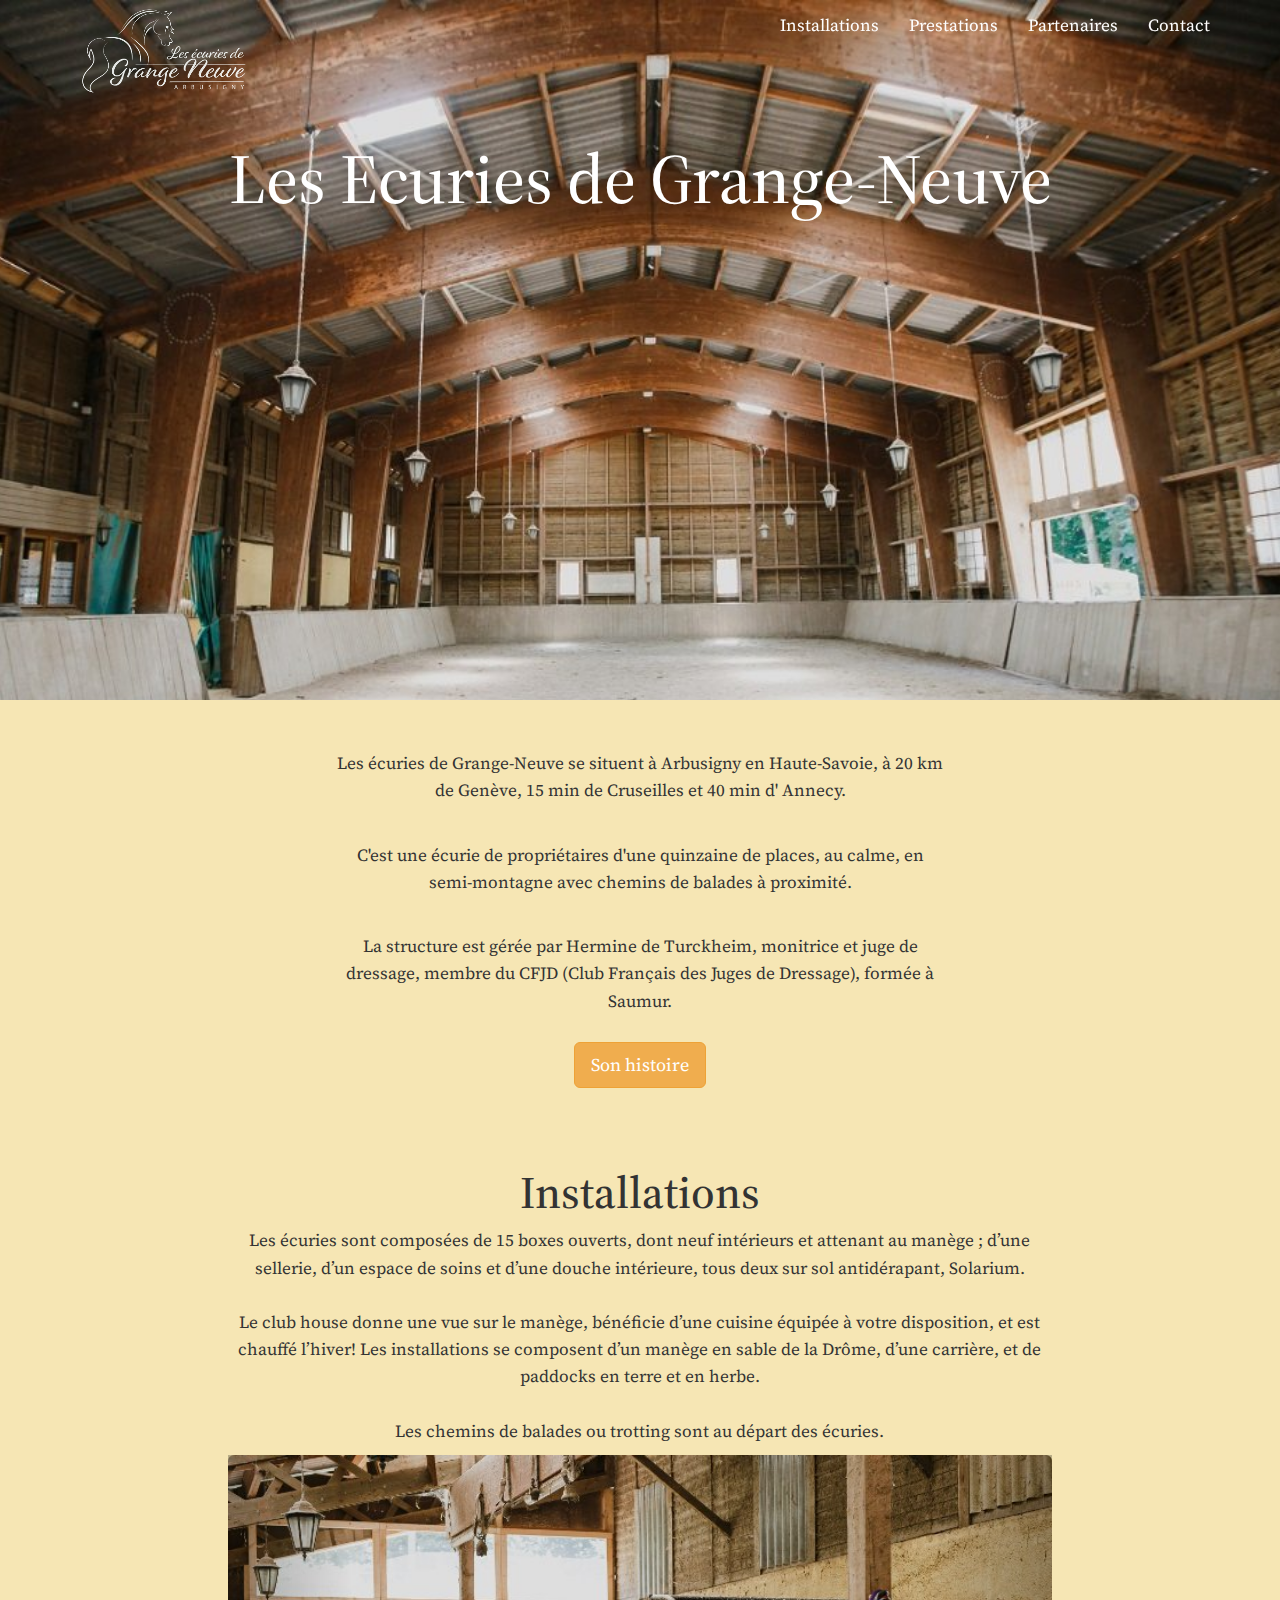
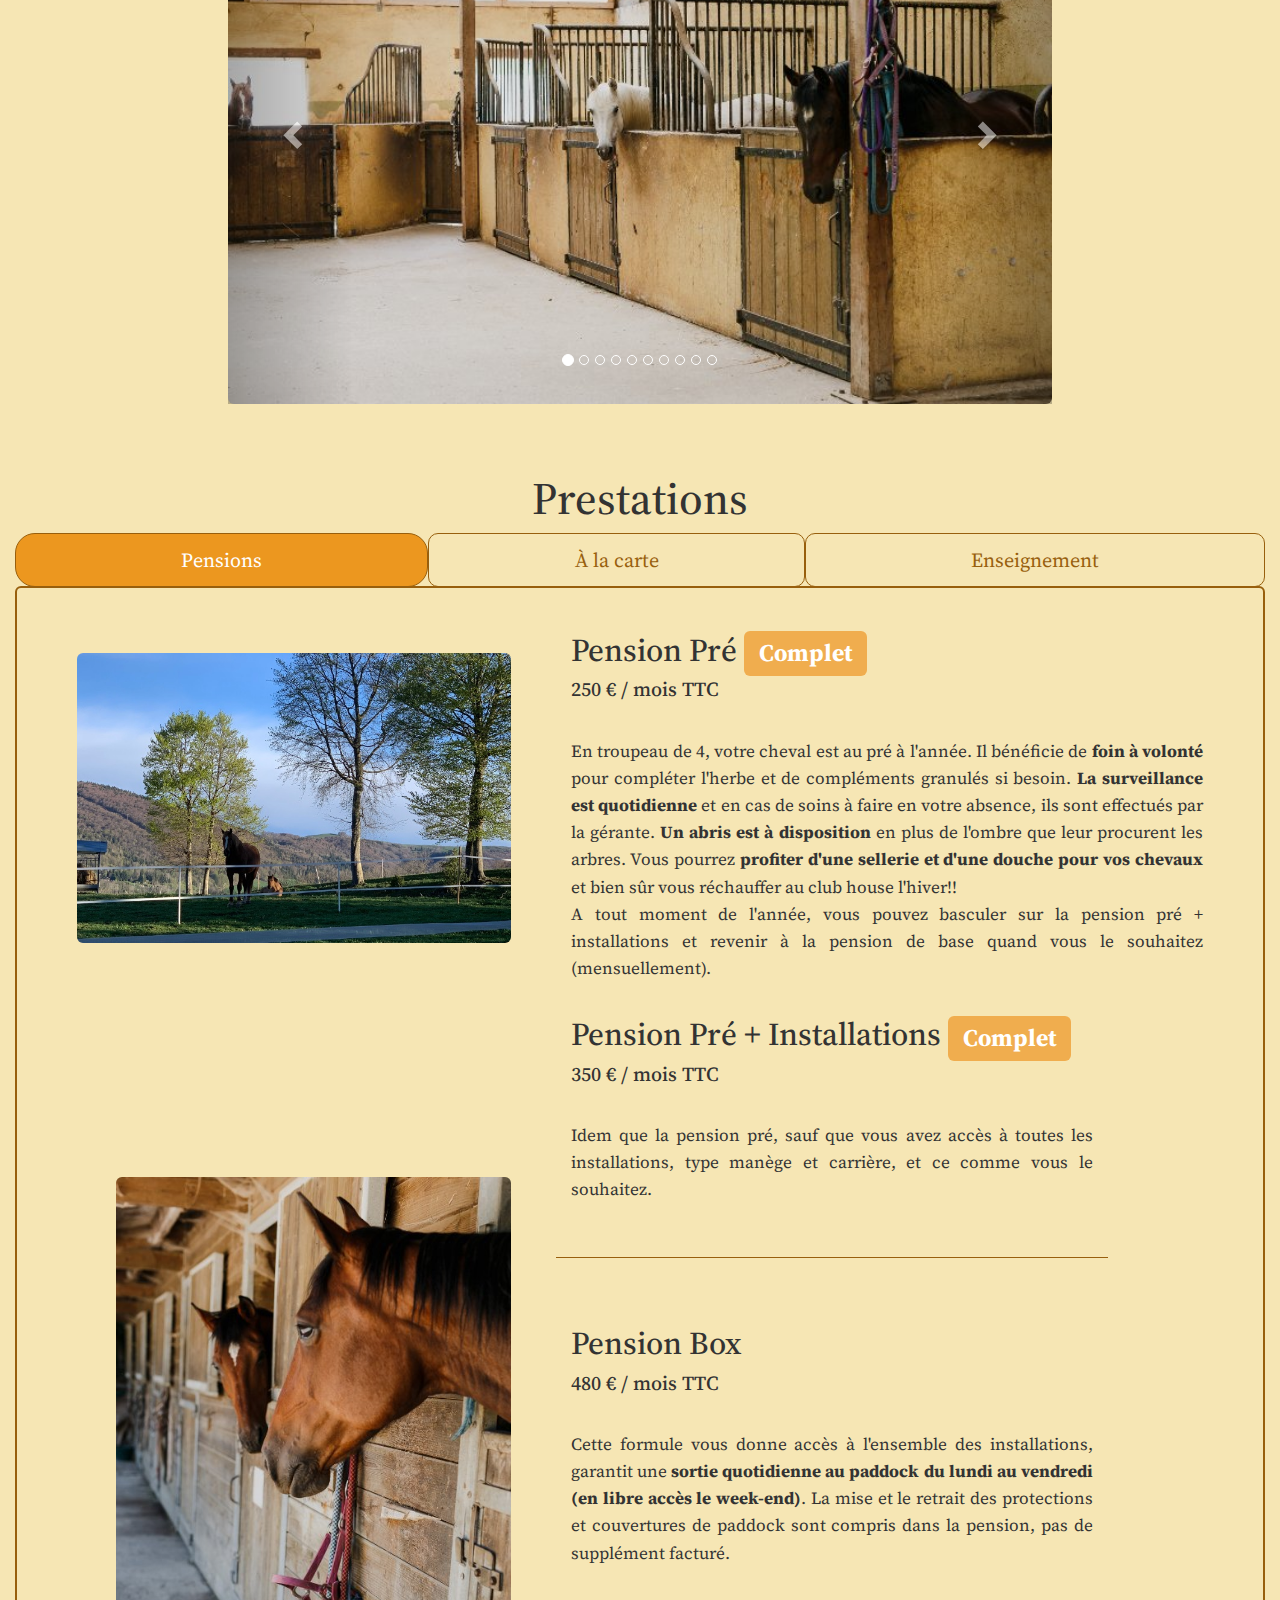
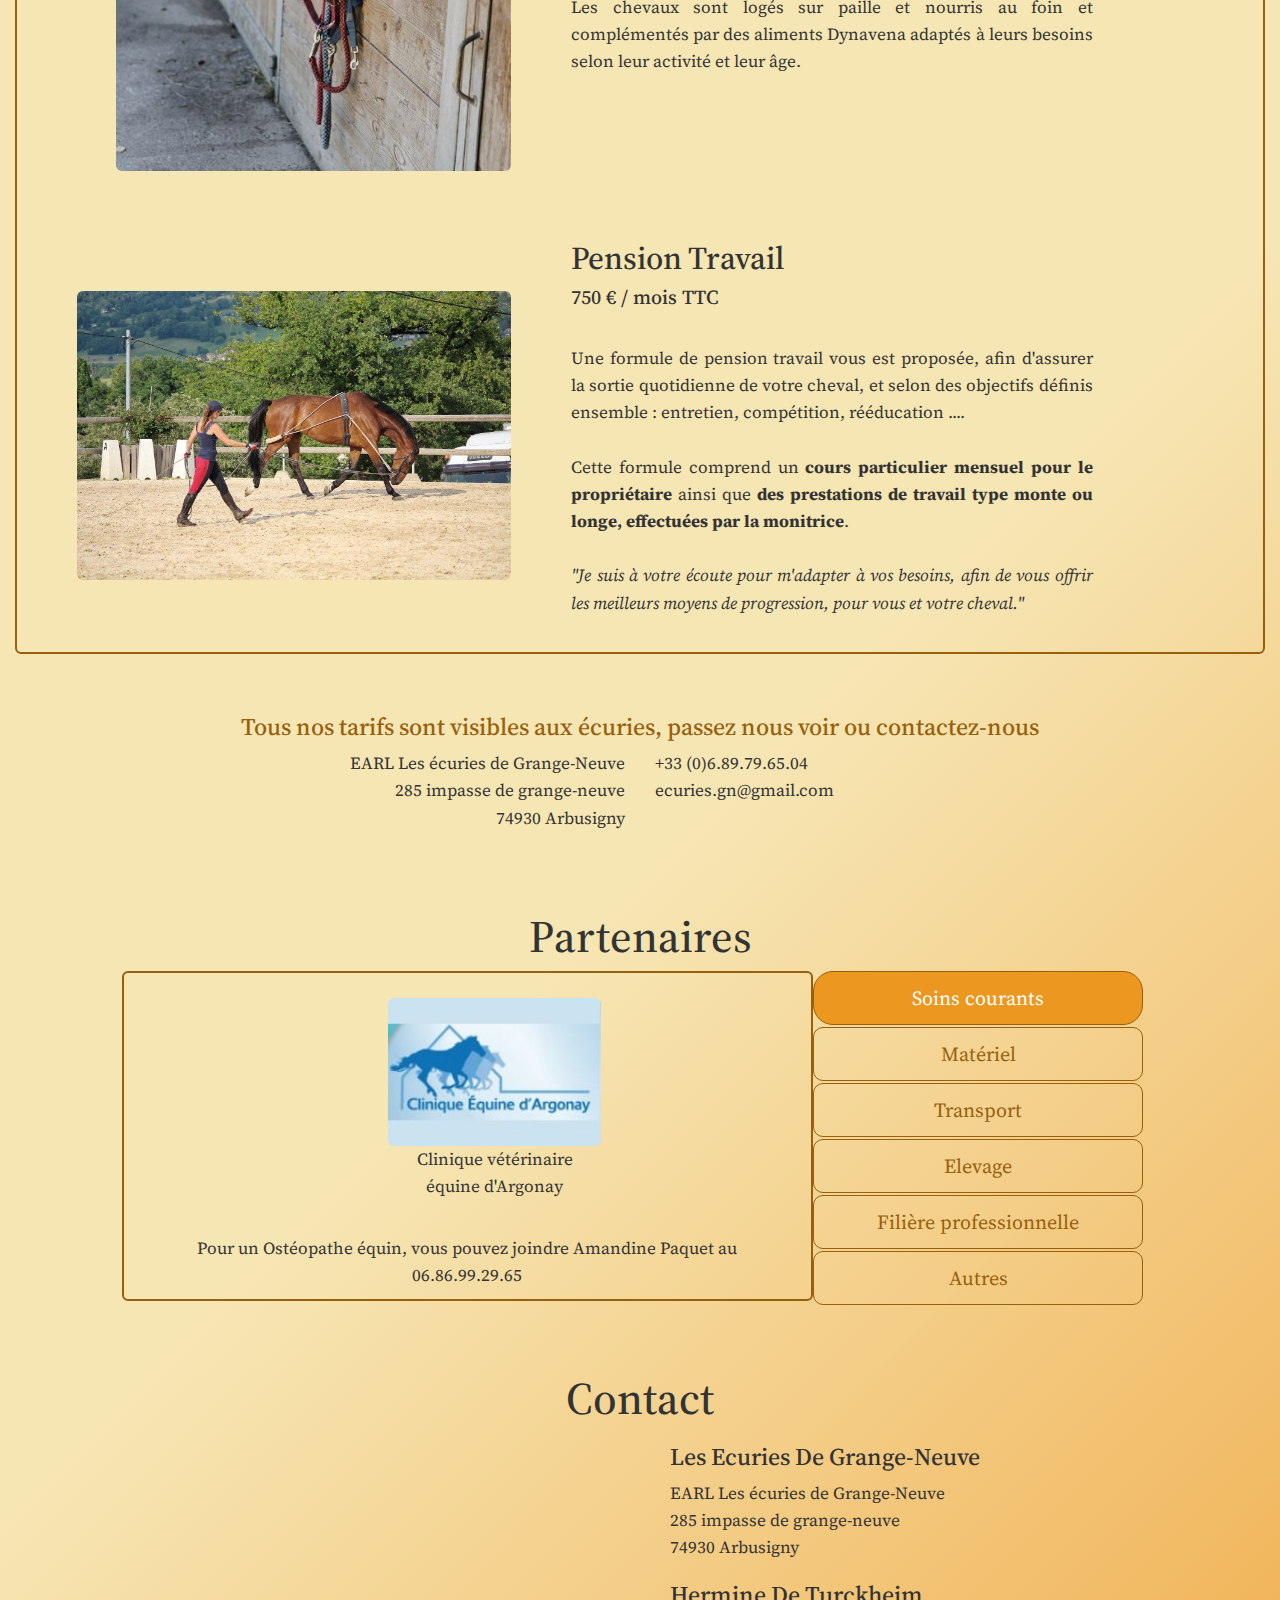
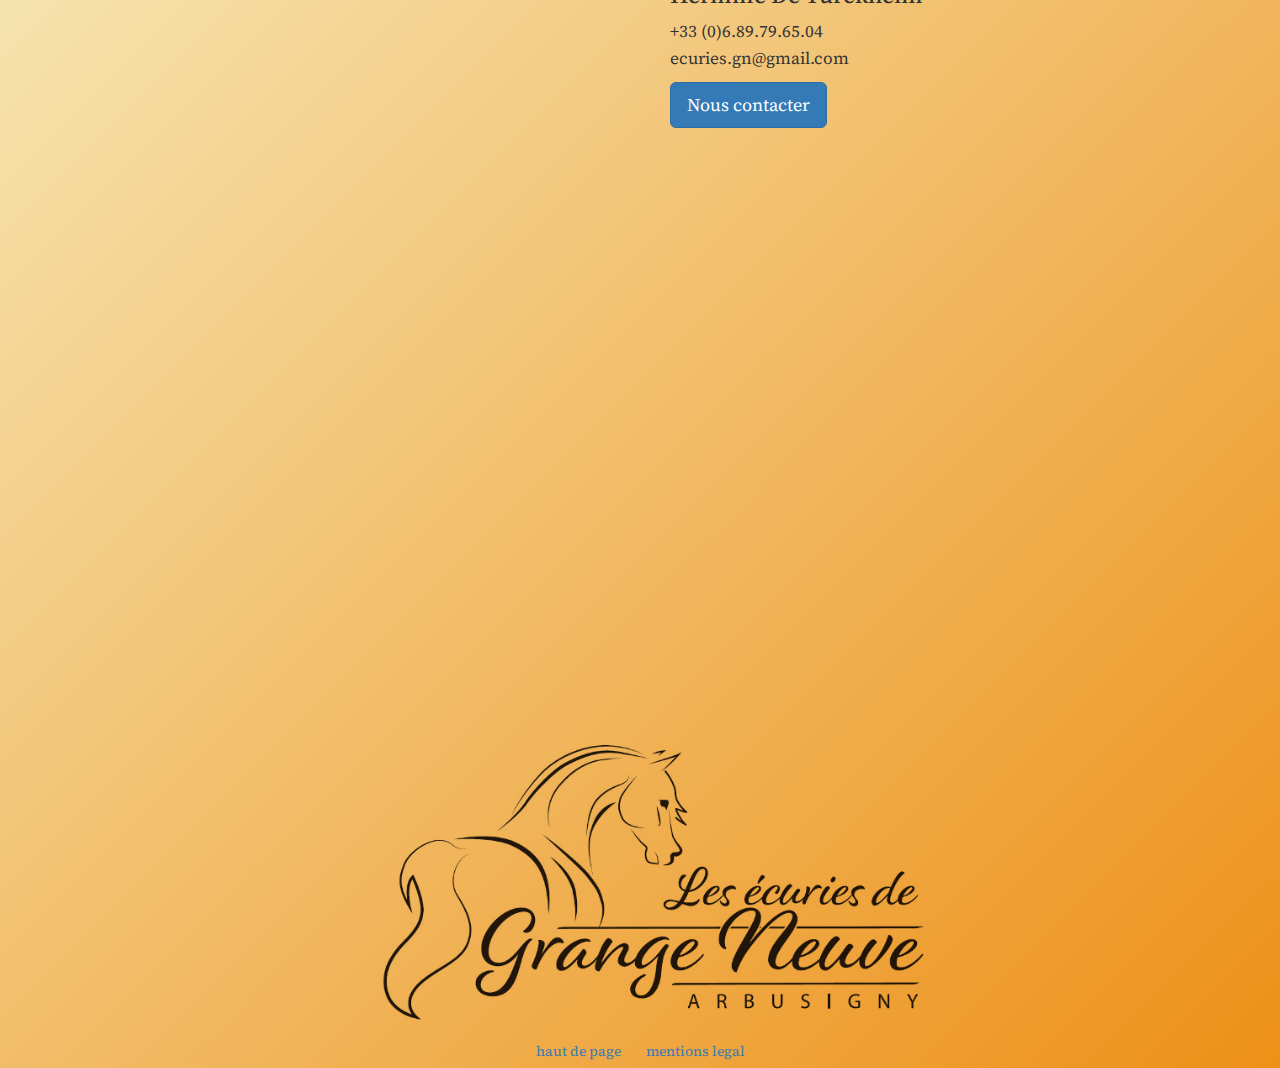
==== commit b6454b07: "text adjustements 10/09/2020" ====
--- a/index.html
+++ b/index.html
@@ -218,6 +218,10 @@
                 #nom-ecuries {
                     margin-top: 120px;
                 }
+
+                #photo_pension_complete {
+                    margin-top: 180px;
+                }
             }
 
             #invitation-aux-ecuries {
@@ -233,6 +237,14 @@
 
             #nav > li > a {
                 color: white;
+            }
+
+            #pension-pre {
+                margin-bottom: 0px;
+            }
+
+            #pension-pre-installation {
+                margin-top: 5px;
             }
         </style>
     </head>
@@ -602,6 +614,7 @@
                             >
                                 <div
                                     class="article col-xs-12"
+                                    id="pension-pre"
                                     itemprop="itemListElement"
                                     itemscope
                                     itemtype="http://schema.org/OfferCatalog"
@@ -756,6 +769,7 @@
                                 </div>
                                 <div
                                     class="article col-xs-12"
+                                    id="pension-pre-installation"
                                     itemprop="itemListElement"
                                     itemscope
                                     itemtype="http://schema.org/OfferCatalog"
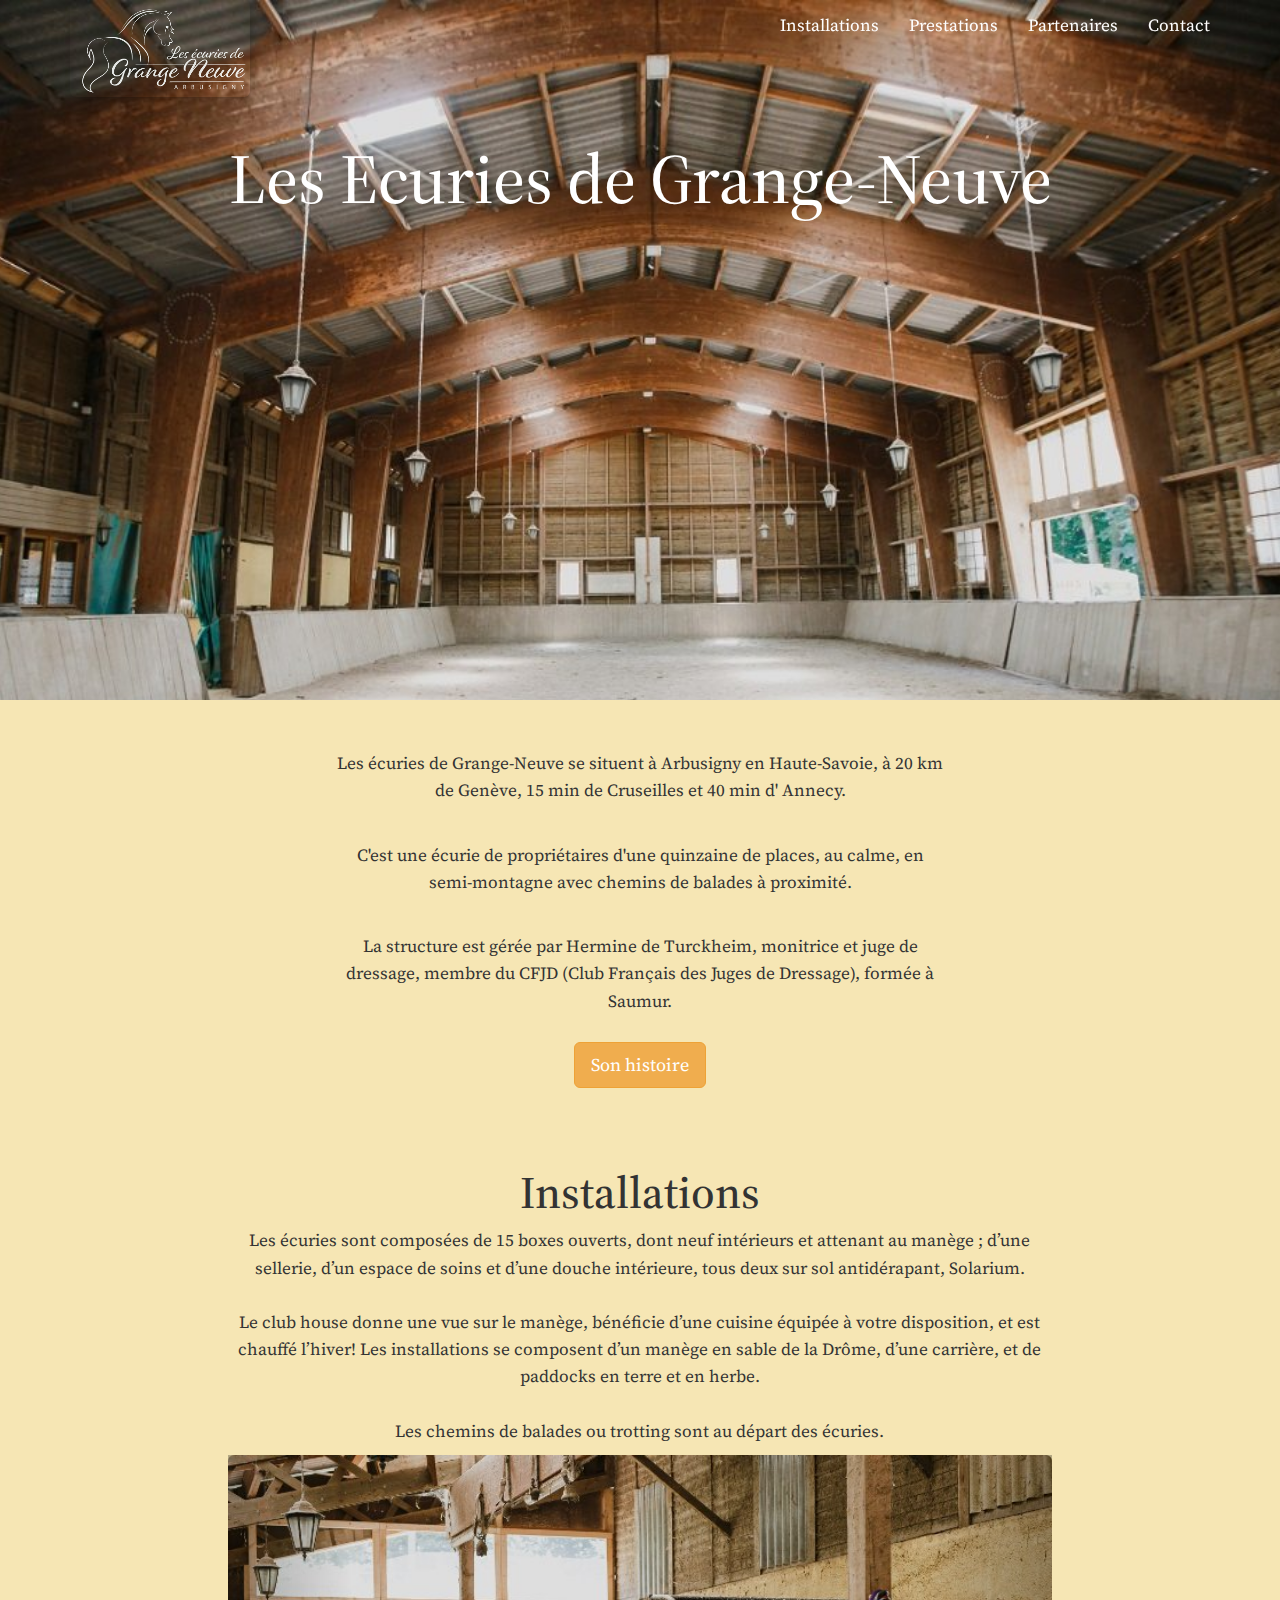
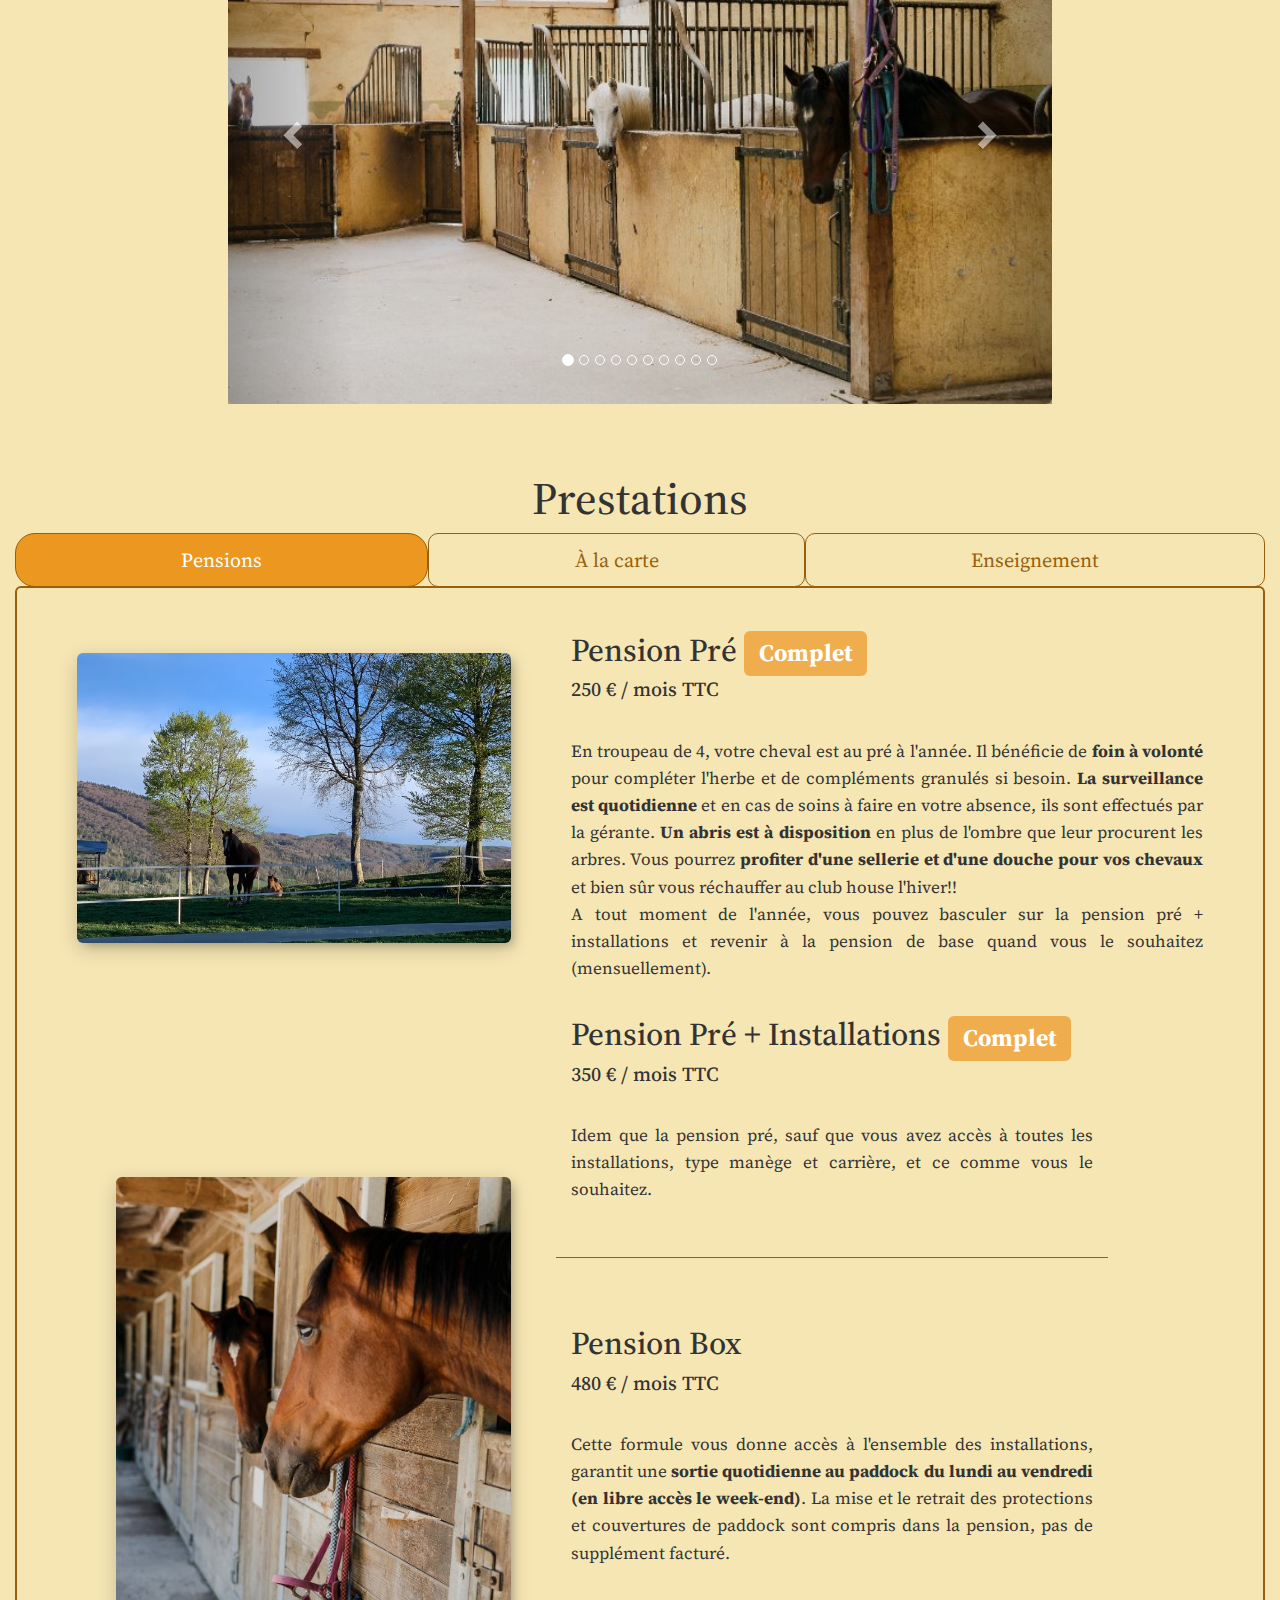
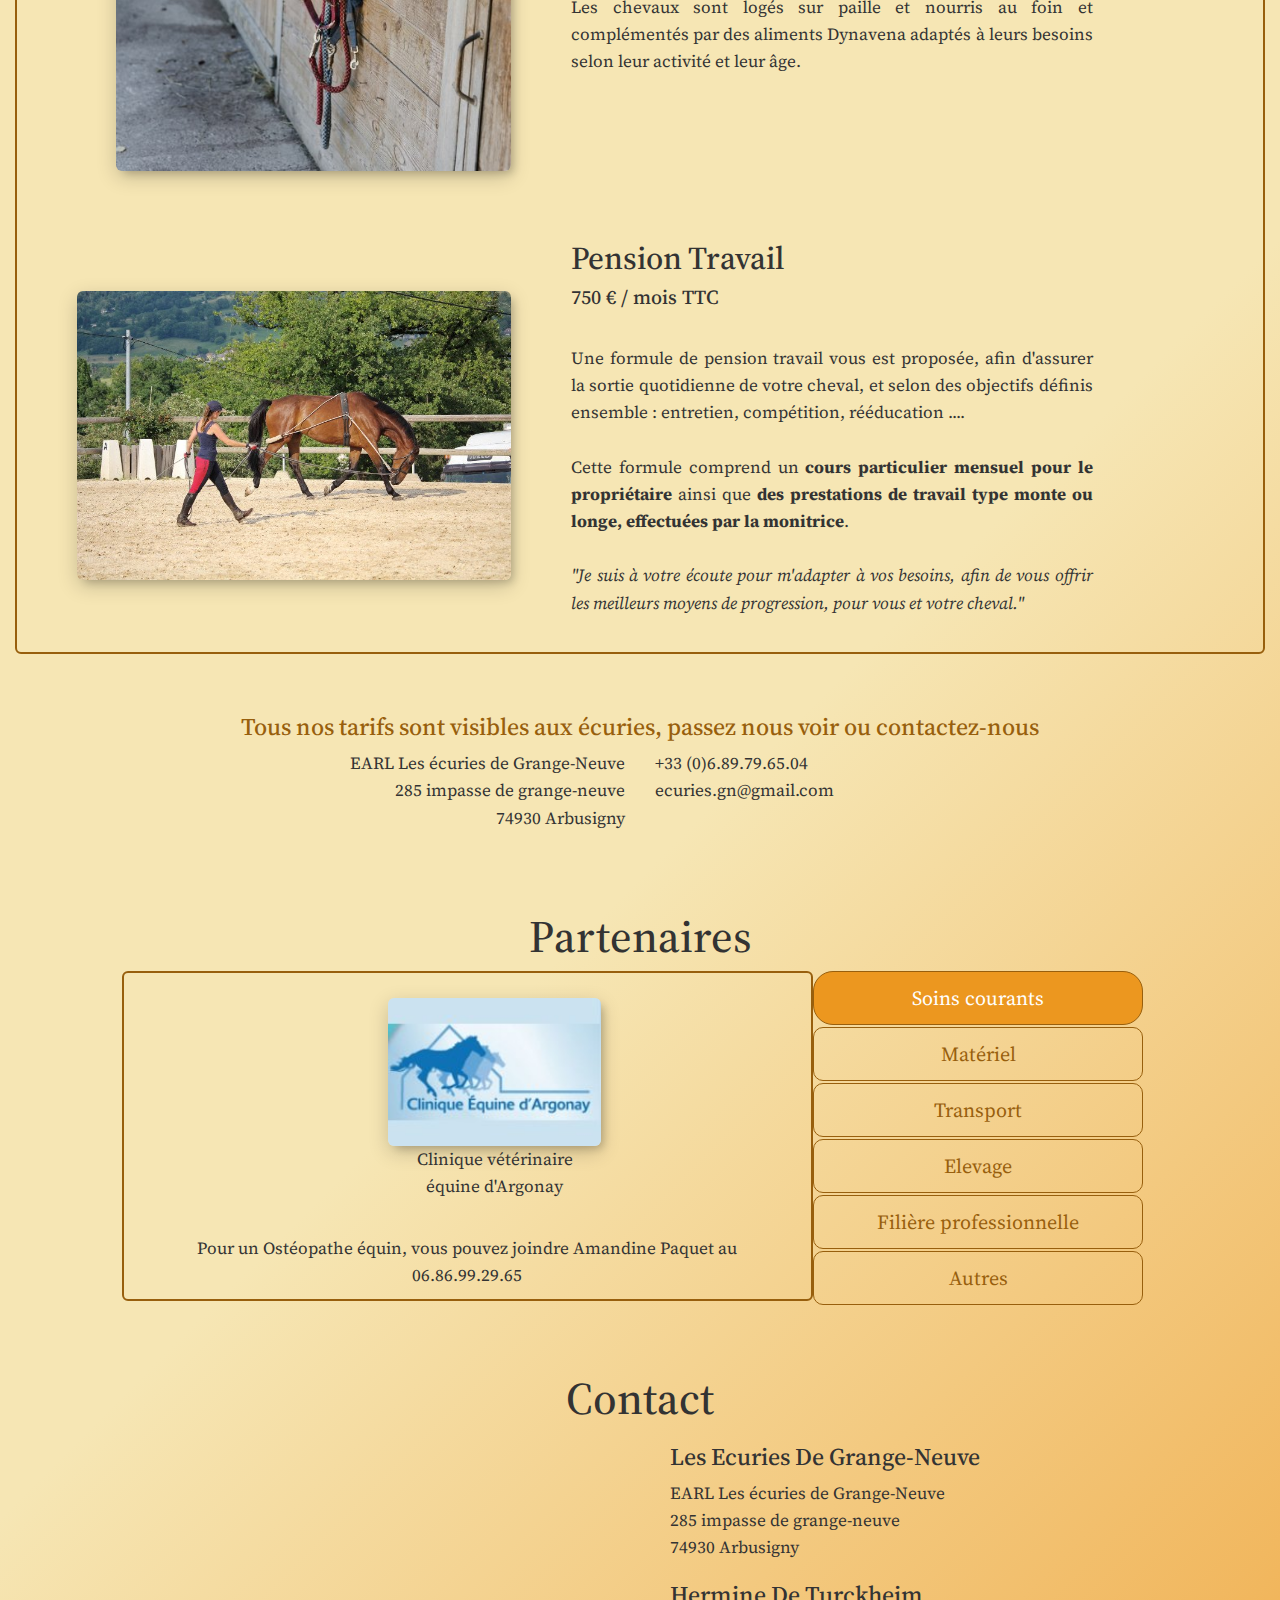
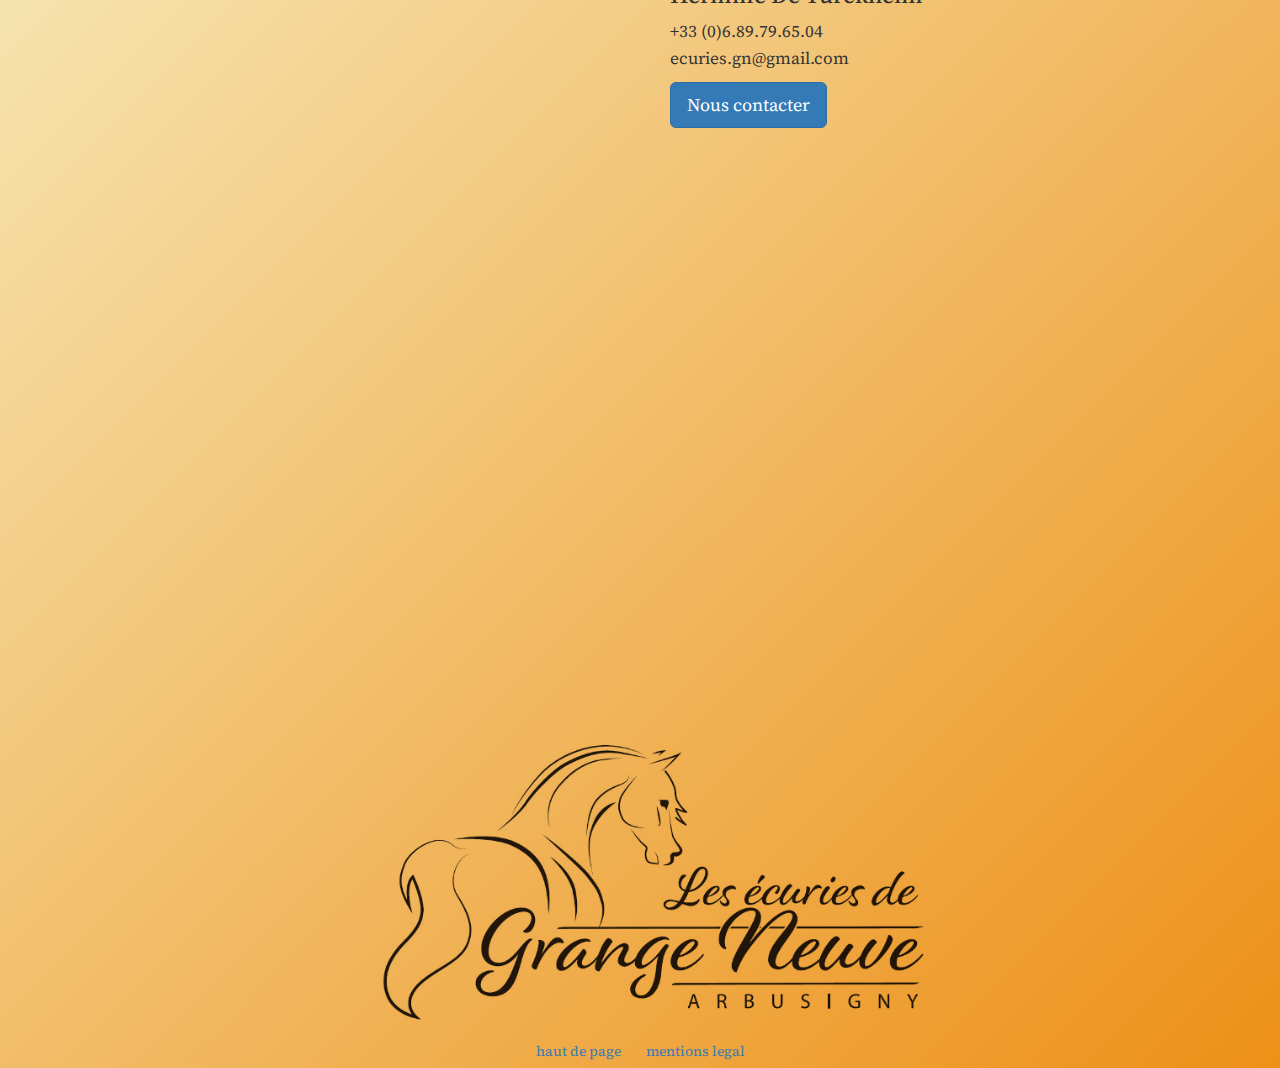
==== commit a23d18fe: "Img work - add / shadow" ====
--- a/index.html
+++ b/index.html
@@ -101,6 +101,10 @@
                 border-top: 1px solid #985f0d;
                 margin: 1em 0;
                 padding: 0;
+            }
+            img {
+                box-shadow: 5px 5px 8px -3px rgba(0, 0, 0, 0.2),
+                    0 6px 20px 0 rgba(0, 0, 0, 0.19);
             }
 
             strong {
@@ -2024,6 +2028,7 @@
                         src="img/logo.png"
                         alt="logo grange-neuve"
                         title="le logo des écuries de Grange-Neuve"
+                        style="box-shadow: none"
                     />
                 </div>
                 <div class="modal fade" id="formulaire">
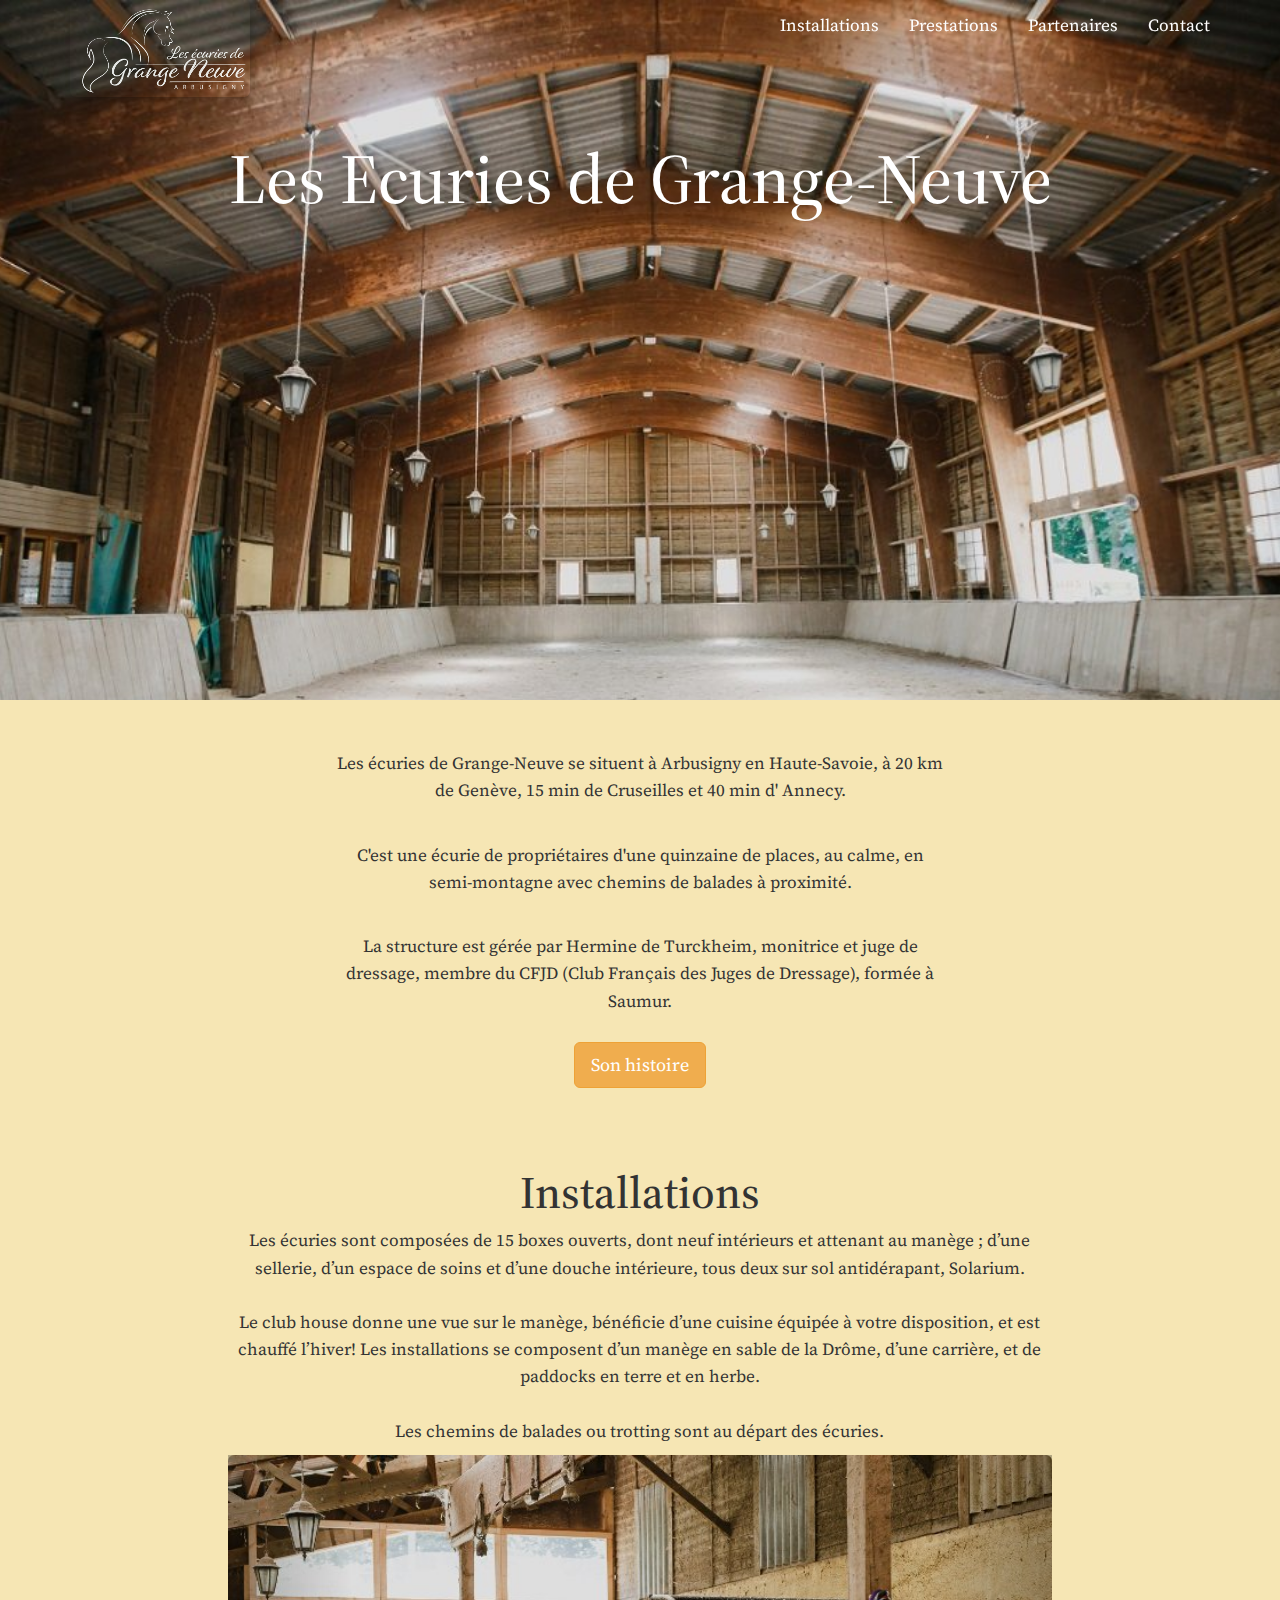
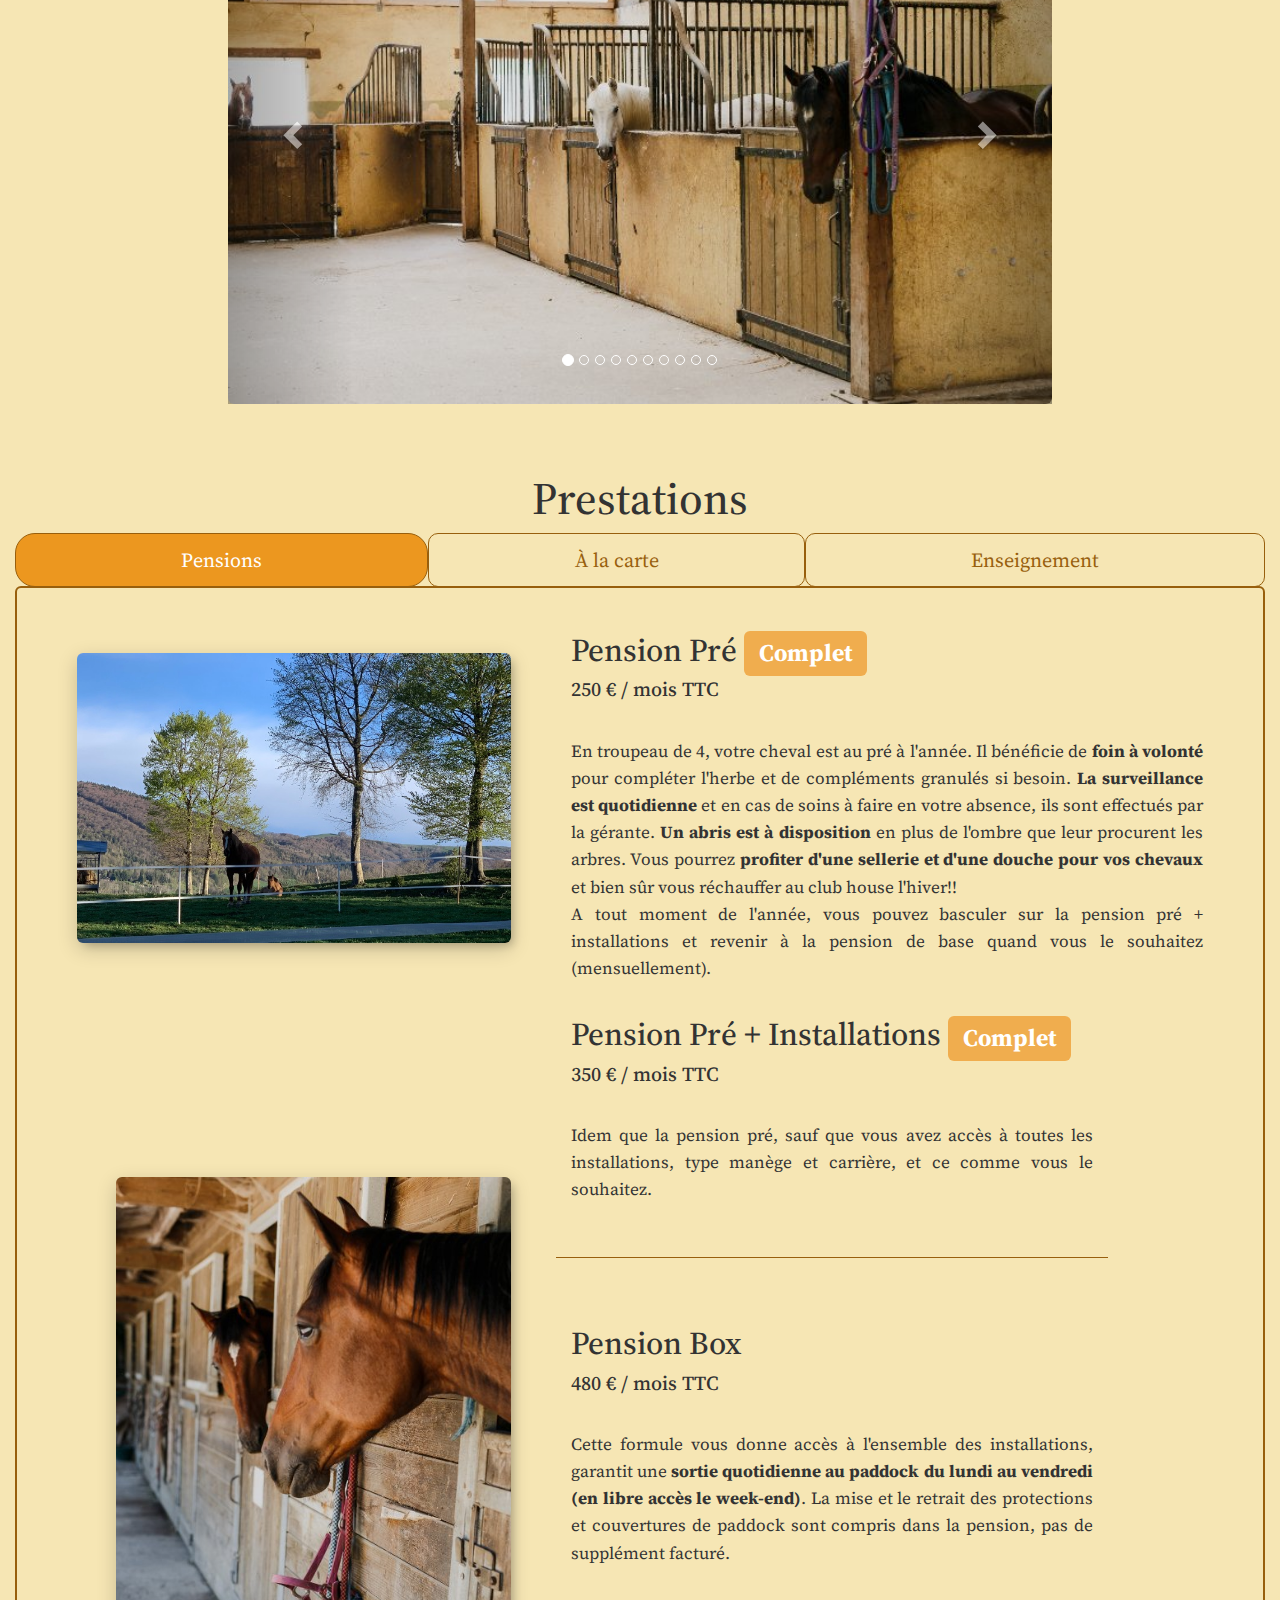
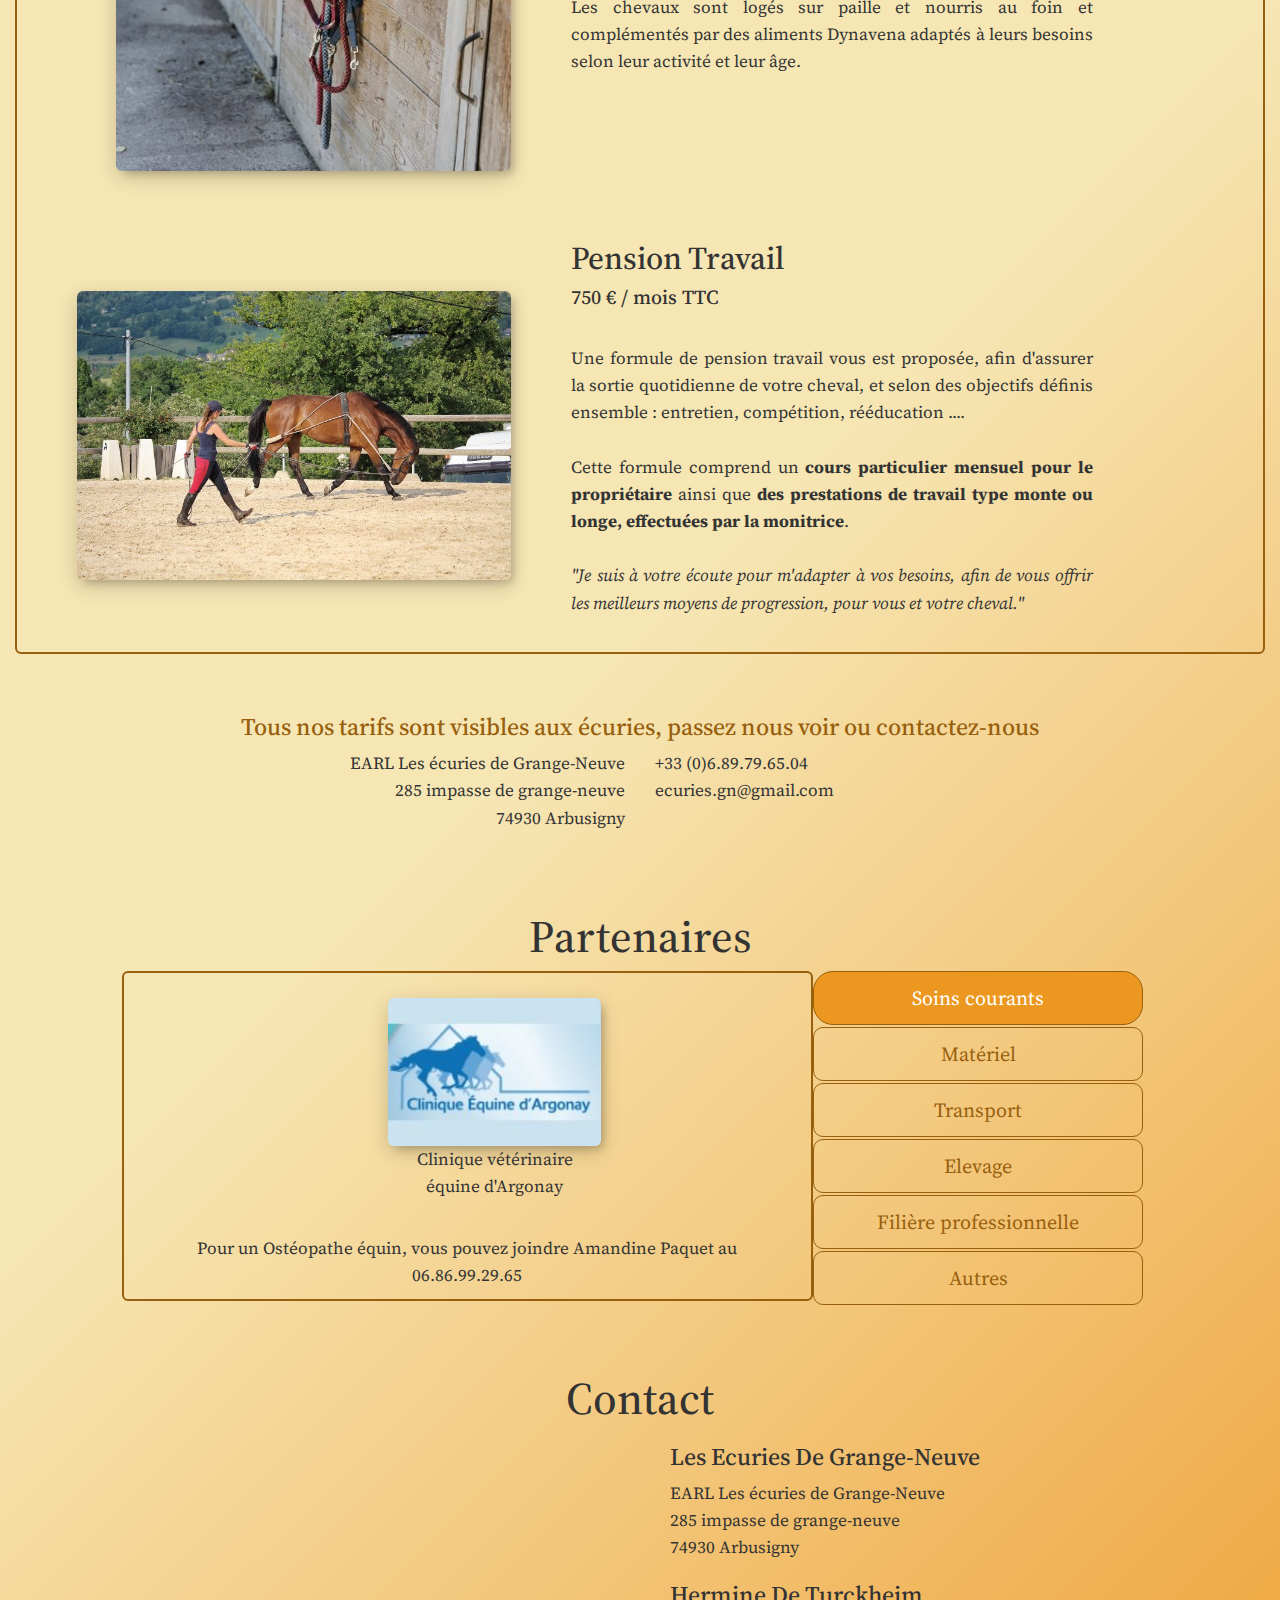
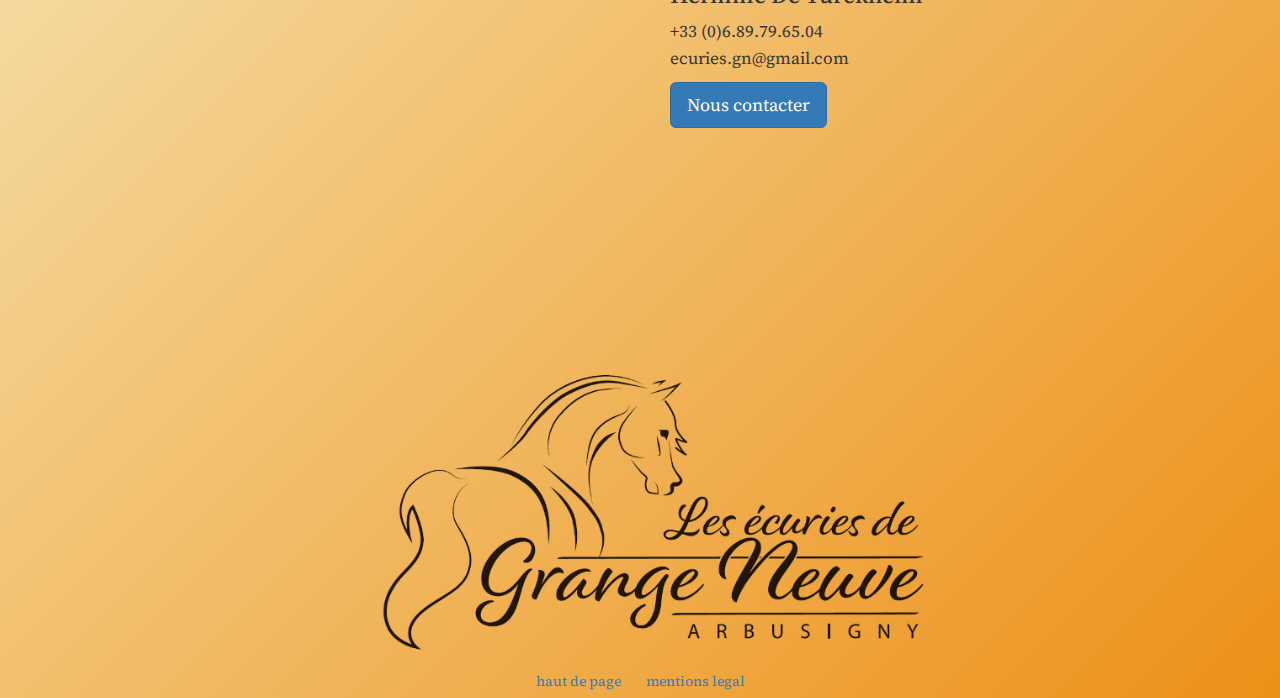
==== commit a3f1afec: "update Fb plugin" ====
--- a/index.html
+++ b/index.html
@@ -251,6 +251,20 @@
                 margin-top: 5px;
             }
         </style>
+        <!-- Global site tag (gtag.js) - Google Analytics -->
+        <script
+            async
+            src="https://www.googletagmanager.com/gtag/js?id=UA-121982099-1"
+        ></script>
+        <script>
+            window.dataLayer = window.dataLayer || [];
+            function gtag() {
+                dataLayer.push(arguments);
+            }
+            gtag("js", new Date());
+
+            gtag("config", "UA-121982099-1");
+        </script>
     </head>
 
     <body
@@ -1987,35 +2001,19 @@
                             ></iframe>
                         </div>
                         <div
-                            class="col-sm-12 hidden-xs"
+                            class="col-sm-12"
                             itemscope
                             itemtype="http://schema.org/LiveBlogPosting"
                         >
                             <iframe
-                                src="https://www.facebook.com/plugins/page.php?href=https%3A%2F%2Fwww.facebook.com%2Fecuries.gn%2F%3Fhc_ref%3DARS90S55eIc9oCuqahxfghIRIq9zKa-MH_PxZfm_SqlTclbd-MRQ_wpO19slAd3lkUE%26fref%3Dnf&tabs=timeline%2C%20events%2C%20messages&width=500&height=500&small_header=false&adapt_container_width=false&hide_cover=false&show_facepile=true&appId"
-                                width="500"
-                                height="500"
+                                src="https://www.facebook.com/plugins/page.php?href=https%3A%2F%2Fwww.facebook.com%2Fecuries.gn&tabs&width=340&height=130&small_header=false&adapt_container_width=true&hide_cover=false&show_facepile=true&appId"
+                                width="340"
+                                height="130"
                                 style="border: none; overflow: hidden"
                                 scrolling="no"
                                 frameborder="0"
-                                allowTransparency="true"
-                                allow="encrypted-media"
-                            ></iframe>
-                        </div>
-                        <div
-                            class="col-xs-12 visible-xs"
-                            itemscope
-                            itemtype="http://schema.org/LiveBlogPosting"
-                        >
-                            <iframe
-                                src="https://www.facebook.com/plugins/page.php?href=https%3A%2F%2Fwww.facebook.com%2Fecuries.gn%2F%3Fhc_ref%3DARTlXx1iI4kS8sG2D3Iiotx8iIEGGwqPGYFvSi5ZEXhGA_SVmbUELEBG6jkC0jyOoTQ&tabs=timeline&width=280&height=500&small_header=true&adapt_container_width=true&hide_cover=false&show_facepile=true&appId"
-                                width="280"
-                                height="500"
-                                style="border: none; overflow: hidden"
-                                scrolling="no"
-                                frameborder="0"
-                                allowTransparency="true"
-                                allow="encrypted-media"
+                                allowfullscreen="true"
+                                allow="autoplay; clipboard-write; encrypted-media; picture-in-picture; web-share"
                             ></iframe>
                         </div>
                     </div>
@@ -2189,6 +2187,14 @@
                 </div>
             </div>
         </footer>
+        <div id="fb-root"></div>
+        <script
+            async
+            defer
+            crossorigin="anonymous"
+            src="https://connect.facebook.net/fr_FR/sdk.js#xfbml=1&version=v9.0"
+            nonce="KmadERhs"
+        ></script>
         <script
             src="https://code.jquery.com/jquery-3.2.1.min.js"
             integrity="sha256-hwg4gsxgFZhOsEEamdOYGBf13FyQuiTwlAQgxVSNgt4="
@@ -2216,21 +2222,5 @@
         <script>
             $(submitFormFunction());
         </script>
-
-        <!-- Google Analytics: change UA-XXXXX-Y to be your site's ID. -->
-        <script>
-            window.ga = function () {
-                ga.q.push(arguments);
-            };
-            ga.q = [];
-            ga.l = +new Date();
-            ga("create", "UA-121982099-1", "auto");
-            ga("send", "pageview");
-        </script>
-        <script
-            src="https://www.google-analytics.com/analytics.js"
-            async
-            defer
-        ></script>
     </body>
 </html>
